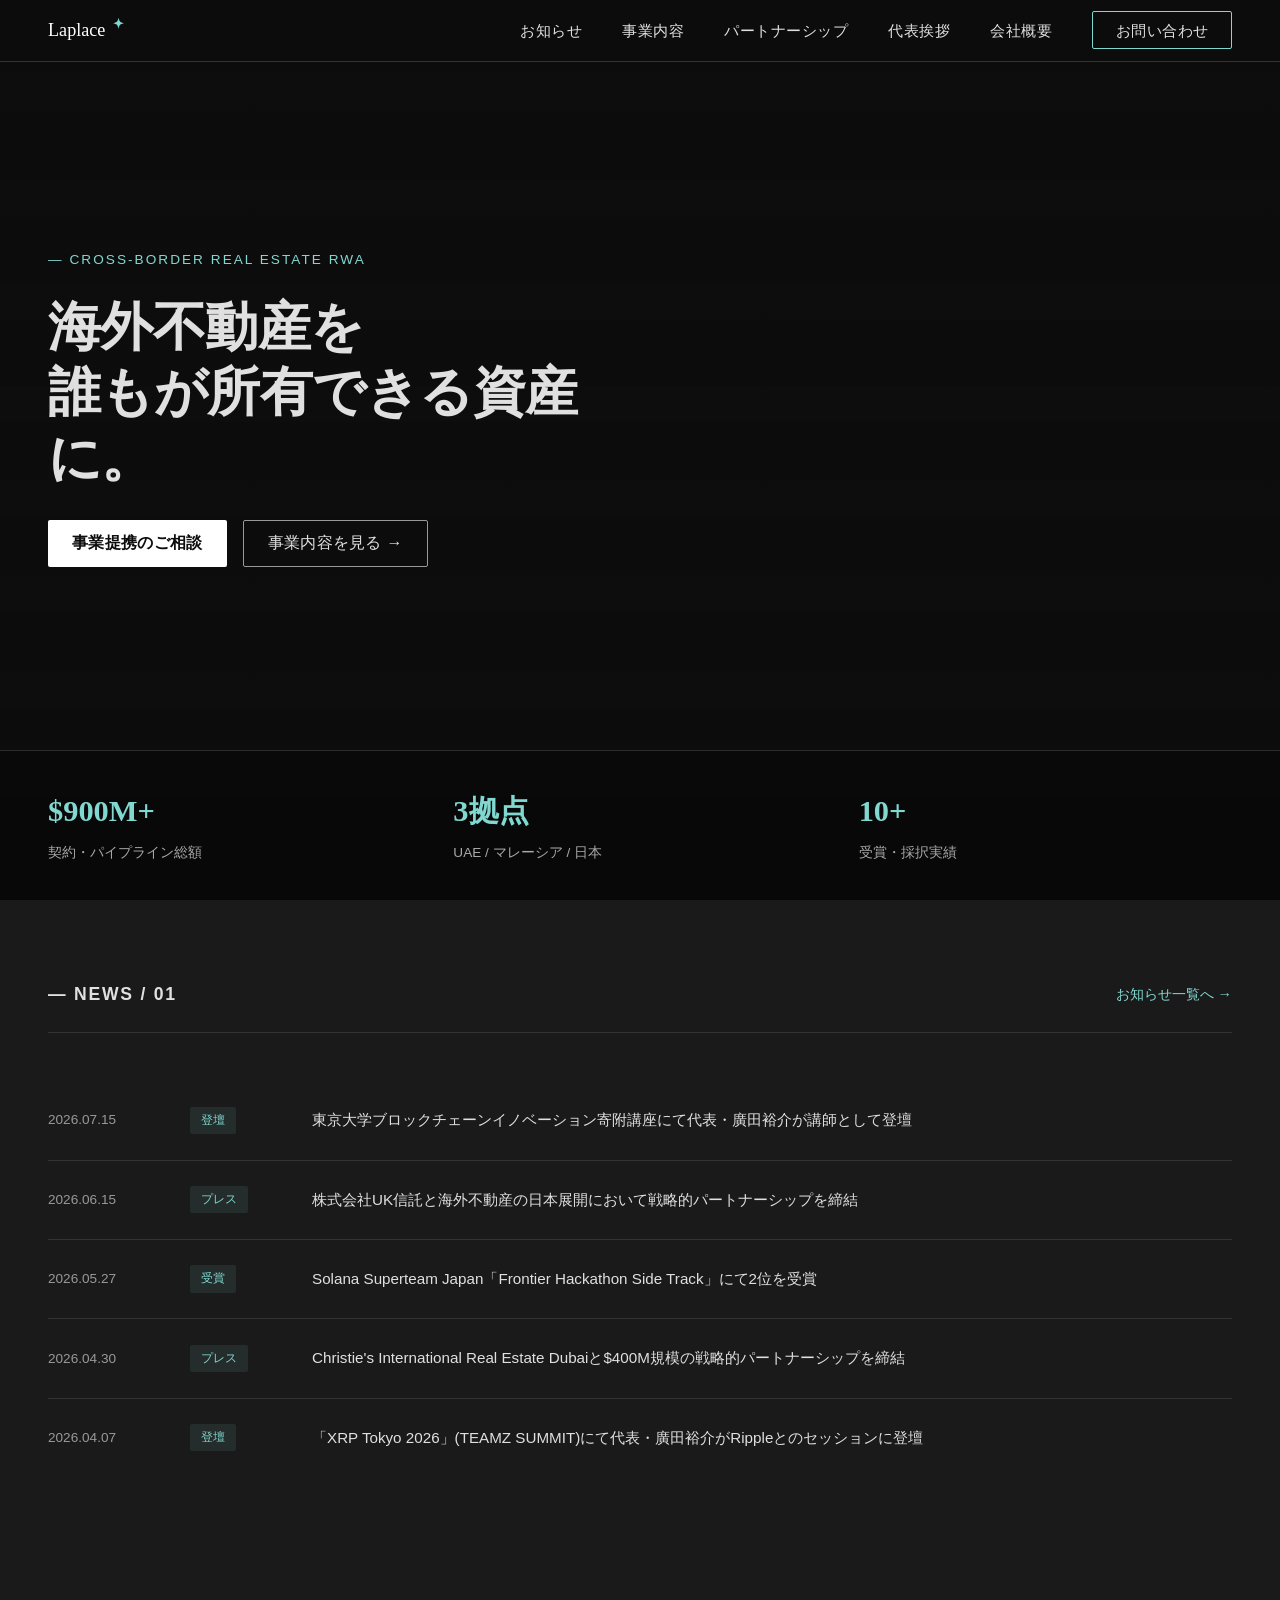
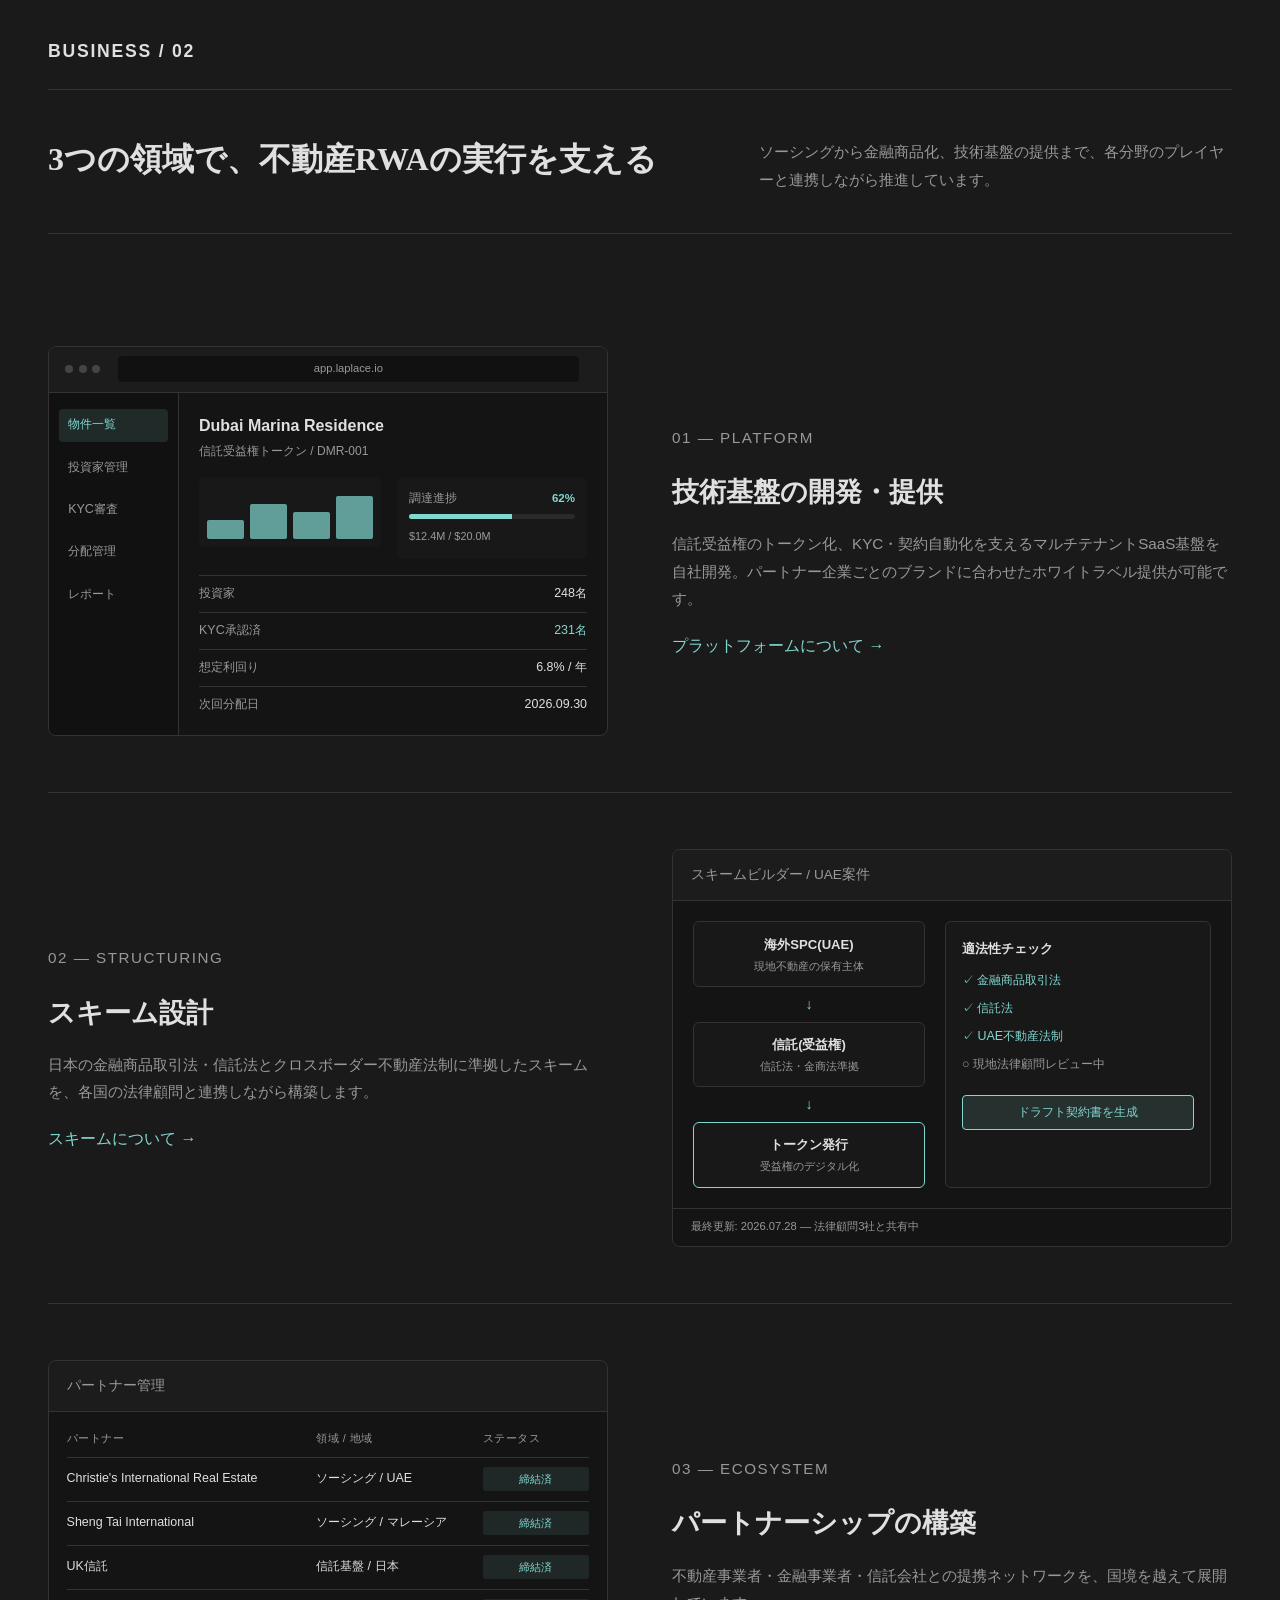
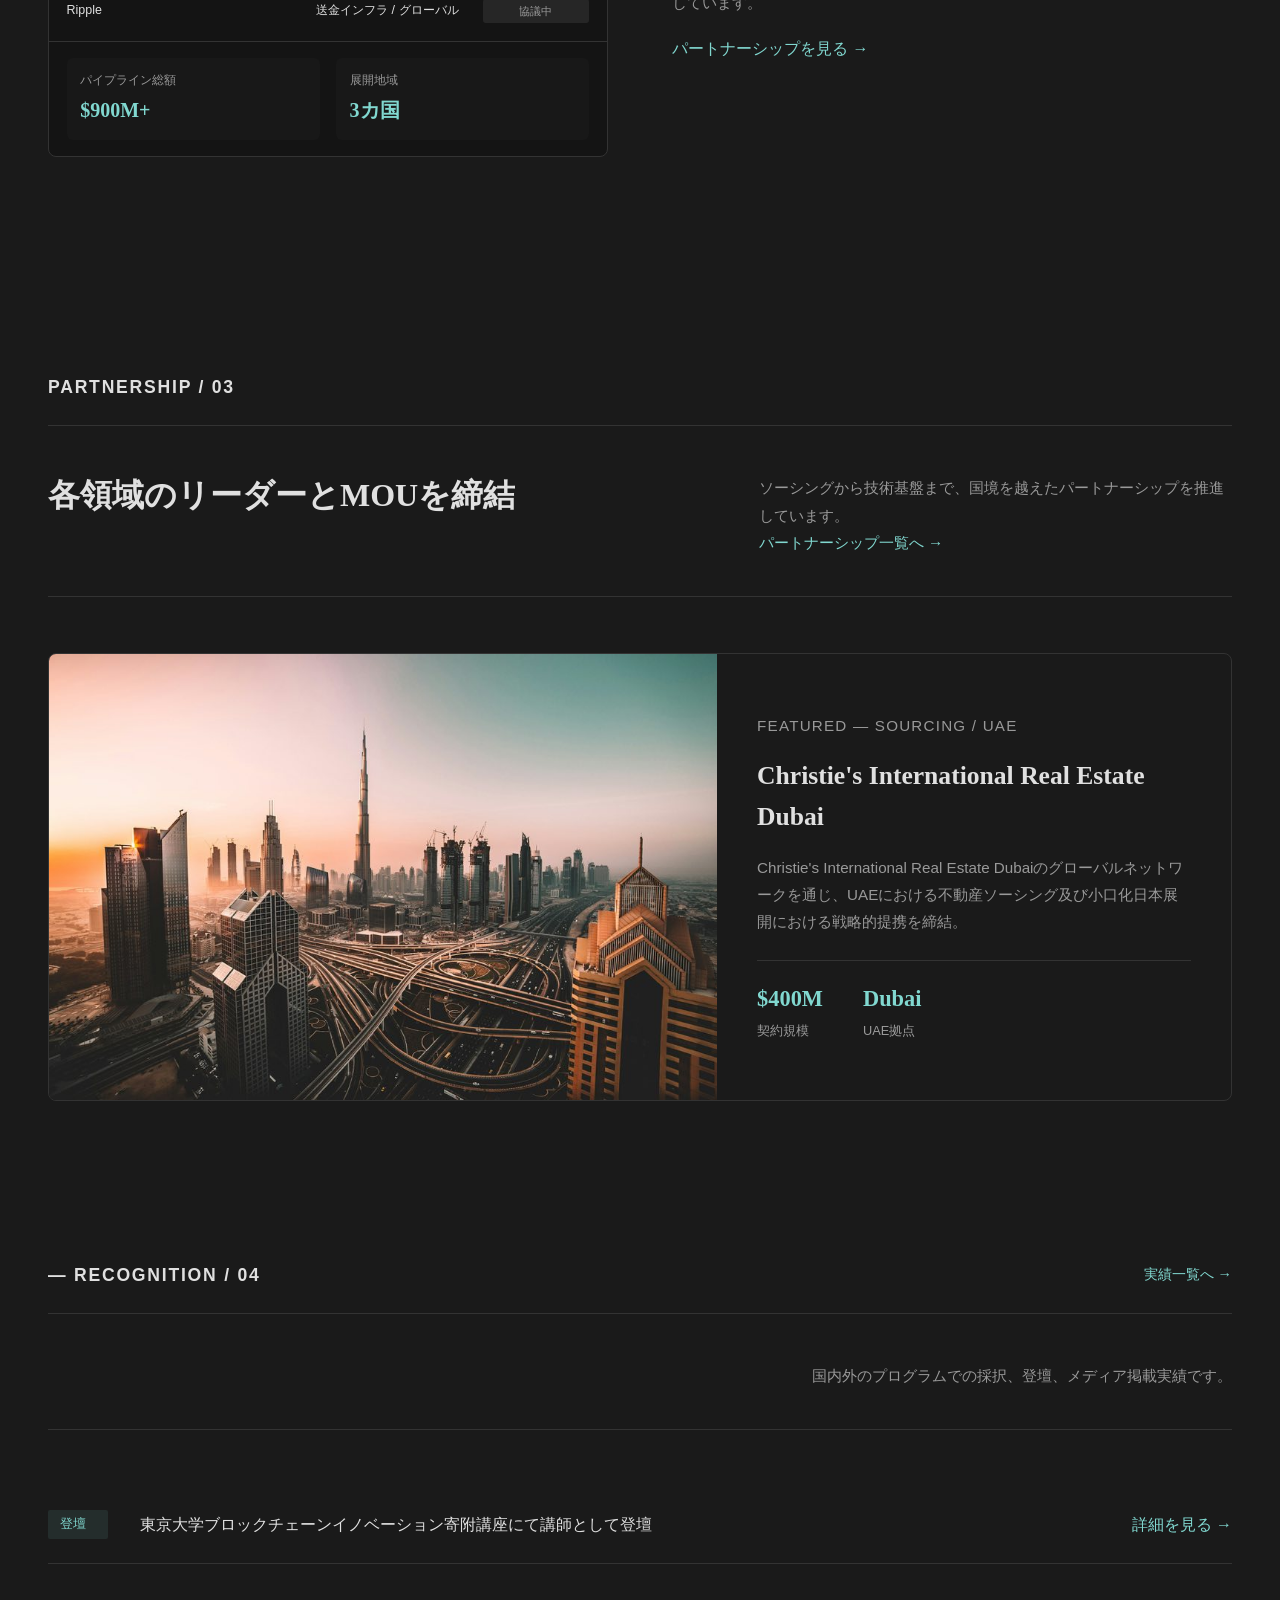
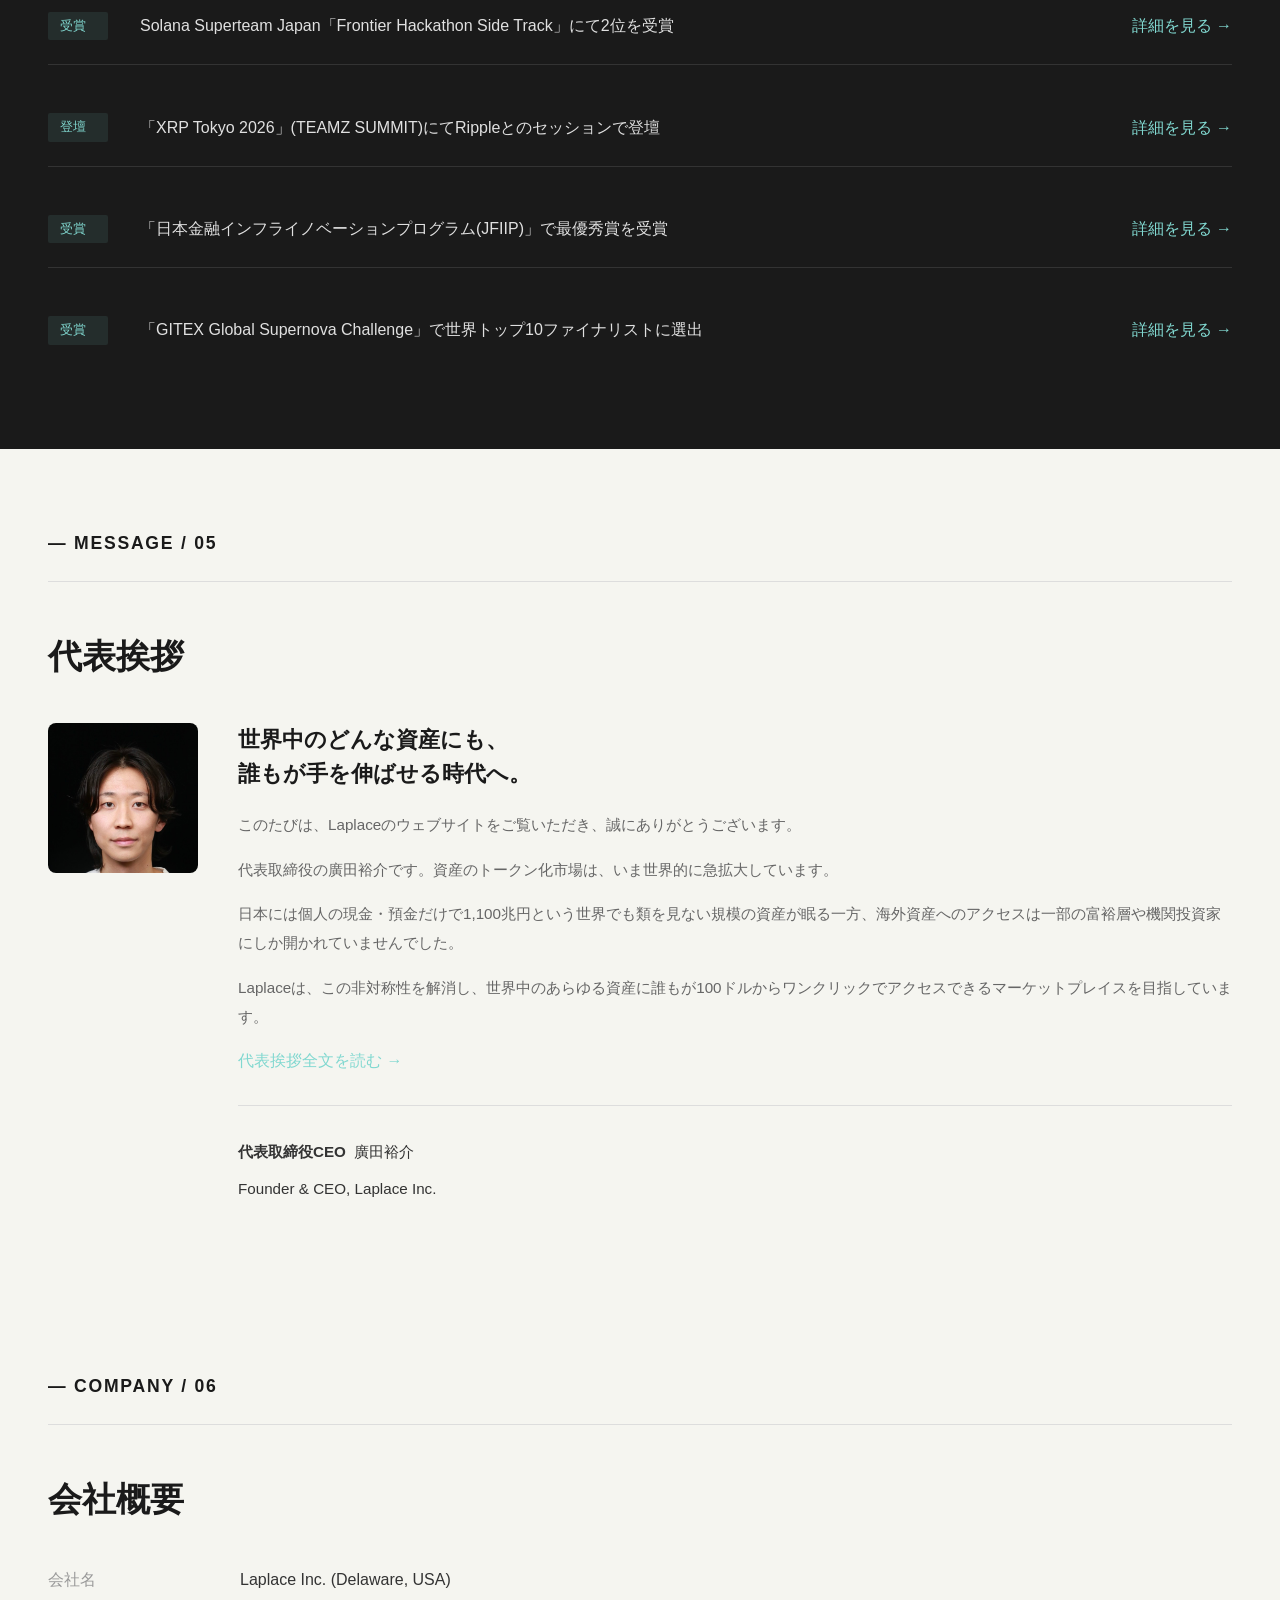
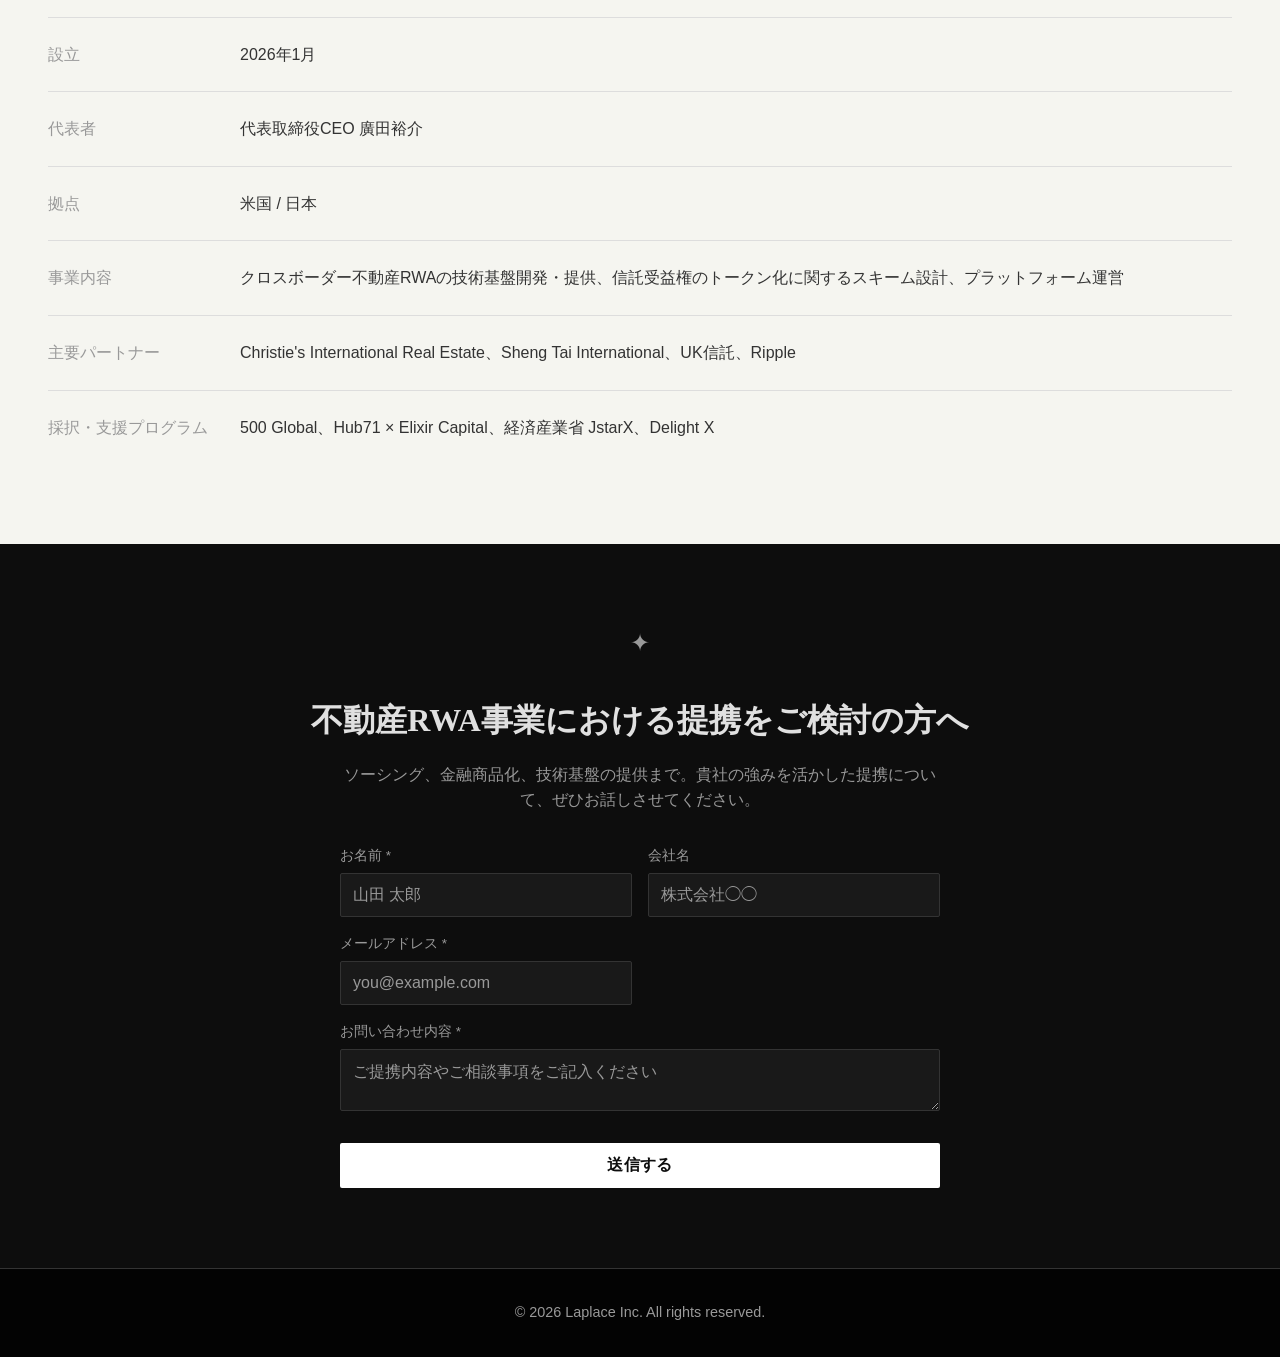
==== index.html @ b2d018ef "Add logo image, article detail pages, and mobile navigation - Replace text logo with SVG wordmark ma" ====
<!DOCTYPE html>
<html lang="ja">
<head>
  <meta charset="UTF-8">
  <meta name="viewport" content="width=device-width, initial-scale=1.0">
  <title>Laplace | クロスボーダー不動産RWAインフラ</title>
  <link rel="stylesheet" href="css/style.css">
</head>
<body>
  <!-- Header -->
  <header class="header">
    <nav class="navbar">
      <a href="index.html" class="logo"><img src="images/logo.svg" alt="Laplace" class="logo-img"></a>
      <button class="nav-toggle" aria-label="メニューを開く" aria-expanded="false">
        <span></span><span></span><span></span>
      </button>
      <ul class="nav-menu">
        <li><a href="index.html#news">お知らせ</a></li>
        <li><a href="index.html#business">事業内容</a></li>
        <li><a href="index.html#partnership">パートナーシップ</a></li>
        <li><a href="index.html#ceo">代表挨拶</a></li>
        <li><a href="index.html#company">会社概要</a></li>
        <li><a href="index.html#contact" class="btn-contact">お問い合わせ</a></li>
      </ul>
    </nav>
  </header>

  <!-- Hero Section -->
  <section class="hero">
    <video autoplay muted loop playsinline class="hero-video">
      <source src="videos/hero.mp4" type="video/mp4">
    </video>
    <div class="hero-overlay"></div>
    <div class="hero-content">
      <p class="hero-subtitle">— CROSS-BORDER REAL ESTATE RWA</p>
      <h1 class="hero-title">海外不動産を<br>誰もが所有できる資産に。</h1>
      <div class="hero-buttons">
        <button class="btn btn-primary">事業提携のご相談</button>
        <button class="btn btn-secondary">事業内容を見る →</button>
      </div>
    </div>
    <div class="hero-stats">
      <div class="stat-item">
        <div class="stat-value">$900M+</div>
        <div class="stat-label">契約・パイプライン総額</div>
      </div>
      <div class="stat-item">
        <div class="stat-value">3拠点</div>
        <div class="stat-label">UAE / マレーシア / 日本</div>
      </div>
      <div class="stat-item">
        <div class="stat-value">10+</div>
        <div class="stat-label">受賞・採択実績</div>
      </div>
    </div>
  </section>

  <!-- News Section -->
  <section id="news" class="section news">
    <div class="section-header">
      <h2>— NEWS / 01</h2>
      <a href="news.html" class="section-link">お知らせ一覧へ →</a>
    </div>
    <div class="news-list">
      <article class="news-item">
        <div class="news-date">2026.07.15</div>
        <div class="news-tag">登壇</div>
        <p><a href="news.html#article-12">東京大学ブロックチェーンイノベーション寄附講座にて代表・廣田裕介が講師として登壇</a></p>
      </article>
      <article class="news-item">
        <div class="news-date">2026.06.15</div>
        <div class="news-tag">プレス</div>
        <p><a href="news.html#article-11">株式会社UK信託と海外不動産の日本展開において戦略的パートナーシップを締結</a></p>
      </article>
      <article class="news-item">
        <div class="news-date">2026.05.27</div>
        <div class="news-tag">受賞</div>
        <p><a href="news.html#article-10">Solana Superteam Japan「Frontier Hackathon Side Track」にて2位を受賞</a></p>
      </article>
      <article class="news-item">
        <div class="news-date">2026.04.30</div>
        <div class="news-tag">プレス</div>
        <p><a href="news.html#article-9">Christie's International Real Estate Dubaiと$400M規模の戦略的パートナーシップを締結</a></p>
      </article>
      <article class="news-item">
        <div class="news-date">2026.04.07</div>
        <div class="news-tag">登壇</div>
        <p><a href="news.html#article-8">「XRP Tokyo 2026」(TEAMZ SUMMIT)にて代表・廣田裕介がRippleとのセッションに登壇</a></p>
      </article>
    </div>
  </section>

  <!-- Business Section -->
  <section id="business" class="section business">
    <div class="section-header">
      <h2>BUSINESS / 02</h2>
    </div>
    <div class="section-intro">
      <h3>3つの領域で、不動産RWAの実行を支える</h3>
      <p>ソーシングから金融商品化、技術基盤の提供まで、各分野のプレイヤーと連携しながら推進しています。</p>
    </div>

    <!-- Platform Sub-section -->
    <div class="subsection platform-block">
      <div class="mockup-card app-mockup">
        <div class="mockup-titlebar">
          <span class="dot"></span><span class="dot"></span><span class="dot"></span>
          <span class="mockup-url">app.laplace.io</span>
        </div>
        <div class="app-body">
          <div class="app-sidebar">
            <div class="sidebar-item active">物件一覧</div>
            <div class="sidebar-item">投資家管理</div>
            <div class="sidebar-item">KYC審査</div>
            <div class="sidebar-item">分配管理</div>
            <div class="sidebar-item">レポート</div>
          </div>
          <div class="app-main">
            <h4>Dubai Marina Residence</h4>
            <p class="app-sub">信託受益権トークン / DMR-001</p>
            <div class="app-chart-row">
              <div class="mini-bars">
                <span style="height:35%"></span><span style="height:65%"></span><span style="height:50%"></span><span style="height:80%"></span>
              </div>
              <div class="progress-box">
                <div class="progress-top">
                  <span class="progress-label">調達進捗</span>
                  <span class="progress-value">62%</span>
                </div>
                <div class="progress-bar"><div class="progress-fill" style="width:62%"></div></div>
                <span class="progress-sub">$12.4M / $20.0M</span>
              </div>
            </div>
            <div class="app-stats-list">
              <div class="app-stat-row"><span>投資家</span><span>248名</span></div>
              <div class="app-stat-row"><span>KYC承認済</span><span class="accent">231名</span></div>
              <div class="app-stat-row"><span>想定利回り</span><span>6.8% / 年</span></div>
              <div class="app-stat-row"><span>次回分配日</span><span>2026.09.30</span></div>
            </div>
          </div>
        </div>
      </div>
      <div class="subsection-text">
        <p class="subsection-label">01 — PLATFORM</p>
        <h3>技術基盤の開発・提供</h3>
        <p>信託受益権のトークン化、KYC・契約自動化を支えるマルチテナントSaaS基盤を自社開発。パートナー企業ごとのブランドに合わせたホワイトラベル提供が可能です。</p>
        <a href="#" class="link">プラットフォームについて →</a>
      </div>
    </div>

    <!-- Structuring Sub-section -->
    <div class="subsection structuring-block">
      <div class="subsection-text">
        <p class="subsection-label">02 — STRUCTURING</p>
        <h3>スキーム設計</h3>
        <p>日本の金融商品取引法・信託法とクロスボーダー不動産法制に準拠したスキームを、各国の法律顧問と連携しながら構築します。</p>
        <a href="#" class="link">スキームについて →</a>
      </div>
      <div class="mockup-card scheme-mockup">
        <div class="mockup-header">スキームビルダー / UAE案件</div>
        <div class="scheme-body">
          <div class="scheme-flow">
            <div class="flow-step">
              <div class="flow-title">海外SPC(UAE)</div>
              <div class="flow-sub">現地不動産の保有主体</div>
            </div>
            <div class="flow-arrow">↓</div>
            <div class="flow-step">
              <div class="flow-title">信託(受益権)</div>
              <div class="flow-sub">信託法・金商法準拠</div>
            </div>
            <div class="flow-arrow">↓</div>
            <div class="flow-step active">
              <div class="flow-title">トークン発行</div>
              <div class="flow-sub">受益権のデジタル化</div>
            </div>
          </div>
          <div class="scheme-checklist">
            <div class="checklist-title">適法性チェック</div>
            <div class="check-item done">✓ 金融商品取引法</div>
            <div class="check-item done">✓ 信託法</div>
            <div class="check-item done">✓ UAE不動産法制</div>
            <div class="check-item pending">○ 現地法律顧問レビュー中</div>
            <button class="scheme-btn">ドラフト契約書を生成</button>
          </div>
        </div>
        <div class="mockup-footer">最終更新: 2026.07.28 — 法律顧問3社と共有中</div>
      </div>
    </div>

    <!-- Ecosystem Sub-section -->
    <div class="subsection ecosystem-block">
      <div class="mockup-card partner-mockup">
        <div class="mockup-header">パートナー管理</div>
        <div class="partner-table">
          <div class="partner-table-row head">
            <span>パートナー</span><span>領域 / 地域</span><span>ステータス</span>
          </div>
          <div class="partner-table-row">
            <span>Christie's International Real Estate</span><span>ソーシング / UAE</span><span class="status done">締結済</span>
          </div>
          <div class="partner-table-row">
            <span>Sheng Tai International</span><span>ソーシング / マレーシア</span><span class="status done">締結済</span>
          </div>
          <div class="partner-table-row">
            <span>UK信託</span><span>信託基盤 / 日本</span><span class="status done">締結済</span>
          </div>
          <div class="partner-table-row">
            <span>Ripple</span><span>送金インフラ / グローバル</span><span class="status pending">協議中</span>
          </div>
        </div>
        <div class="partner-stats">
          <div class="partner-stat"><span class="label">パイプライン総額</span><span class="value">$900M+</span></div>
          <div class="partner-stat"><span class="label">展開地域</span><span class="value">3カ国</span></div>
        </div>
      </div>
      <div class="subsection-text">
        <p class="subsection-label">03 — ECOSYSTEM</p>
        <h3>パートナーシップの構築</h3>
        <p>不動産事業者・金融事業者・信託会社との提携ネットワークを、国境を越えて展開しています。</p>
        <a href="#" class="link">パートナーシップを見る →</a>
      </div>
    </div>
  </section>

  <!-- Partnership Section -->
  <section id="partnership" class="section partnership">
    <div class="section-header">
      <h2>PARTNERSHIP / 03</h2>
    </div>
    <div class="section-intro">
      <h3>各領域のリーダーとMOUを締結</h3>
      <p>ソーシングから技術基盤まで、国境を越えたパートナーシップを推進しています。<br><a href="#" class="link">パートナーシップ一覧へ →</a></p>
    </div>
    <div class="feature-card">
      <div class="feature-image">
        <img src="images/christie-dubai.jpg" alt="Christie's Dubai" loading="lazy">
      </div>
      <div class="feature-info">
        <p class="feature-tag">FEATURED — SOURCING / UAE</p>
        <h4>Christie's International Real Estate Dubai</h4>
        <p>Christie's International Real Estate Dubaiのグローバルネットワークを通じ、UAEにおける不動産ソーシング及び小口化日本展開における戦略的提携を締結。</p>
        <div class="feature-stats">
          <div class="feature-stat"><span class="value">$400M</span><span class="label">契約規模</span></div>
          <div class="feature-stat"><span class="value">Dubai</span><span class="label">UAE拠点</span></div>
        </div>
      </div>
    </div>
  </section>

  <!-- Recognition Section -->
  <section class="section recognition">
    <div class="section-header">
      <h2>— RECOGNITION / 04</h2>
      <a href="news.html" class="section-link">実績一覧へ →</a>
    </div>
    <div class="section-intro">
      <p>国内外のプログラムでの採択、登壇、メディア掲載実績です。</p>
    </div>
    <h3 class="visually-hidden">受賞・登壇実績</h3>
    <div class="recognition-list">
      <article class="recognition-item">
        <span class="label">登壇</span>
        <p><a href="news.html#article-12">東京大学ブロックチェーンイノベーション寄附講座にて講師として登壇</a></p>
        <a href="news.html#article-12" class="link">詳細を見る →</a>
      </article>
      <article class="recognition-item">
        <span class="label">受賞</span>
        <p><a href="news.html#article-10">Solana Superteam Japan「Frontier Hackathon Side Track」にて2位を受賞</a></p>
        <a href="news.html#article-10" class="link">詳細を見る →</a>
      </article>
      <article class="recognition-item">
        <span class="label">登壇</span>
        <p><a href="news.html#article-8">「XRP Tokyo 2026」(TEAMZ SUMMIT)にてRippleとのセッションで登壇</a></p>
        <a href="news.html#article-8" class="link">詳細を見る →</a>
      </article>
      <article class="recognition-item">
        <span class="label">受賞</span>
        <p><a href="news.html#article-7">「日本金融インフライノベーションプログラム(JFIIP)」で最優秀賞を受賞</a></p>
        <a href="news.html#article-7" class="link">詳細を見る →</a>
      </article>
      <article class="recognition-item">
        <span class="label">受賞</span>
        <p><a href="news.html#article-6">「GITEX Global Supernova Challenge」で世界トップ10ファイナリストに選出</a></p>
        <a href="news.html#article-6" class="link">詳細を見る →</a>
      </article>
    </div>
  </section>

  <!-- CEO Message Section -->
  <section id="ceo" class="section message">
    <div class="section-header">
      <h2>— MESSAGE / 05</h2>
    </div>
    <h3 class="message-title">代表挨拶</h3>
    <div class="ceo-profile">
      <img src="images/ceo-profile.jpg" alt="CEO - 廣田裕介" loading="lazy">
      <div class="ceo-info">
        <h4>世界中のどんな資産にも、<br>誰もが手を伸ばせる時代へ。</h4>
        <p>このたびは、Laplaceのウェブサイトをご覧いただき、誠にありがとうございます。</p>
        <p>代表取締役の廣田裕介です。資産のトークン化市場は、いま世界的に急拡大しています。</p>
        <p>日本には個人の現金・預金だけで1,100兆円という世界でも類を見ない規模の資産が眠る一方、海外資産へのアクセスは一部の富裕層や機関投資家にしか開かれていませんでした。</p>
        <p>Laplaceは、この非対称性を解消し、世界中のあらゆる資産に誰もが100ドルからワンクリックでアクセスできるマーケットプレイスを目指しています。</p>
        <a href="message.html" class="link">代表挨拶全文を読む →</a>
        <div class="ceo-signature">
          <p><strong>代表取締役CEO</strong>&nbsp;&nbsp;廣田裕介</p>
          <p>Founder &amp; CEO, Laplace Inc.</p>
        </div>
      </div>
    </div>
  </section>

  <!-- Company Section -->
  <section id="company" class="section company">
    <div class="section-header">
      <h2>— COMPANY / 06</h2>
    </div>
    <h3 class="message-title">会社概要</h3>
    <div class="company-info">
      <div class="info-row">
        <span class="label">会社名</span>
        <span class="value">Laplace Inc. (Delaware, USA)</span>
      </div>
      <div class="info-row">
        <span class="label">設立</span>
        <span class="value">2026年1月</span>
      </div>
      <div class="info-row">
        <span class="label">代表者</span>
        <span class="value">代表取締役CEO 廣田裕介</span>
      </div>
      <div class="info-row">
        <span class="label">拠点</span>
        <span class="value">米国 / 日本</span>
      </div>
      <div class="info-row">
        <span class="label">事業内容</span>
        <span class="value">クロスボーダー不動産RWAの技術基盤開発・提供、信託受益権のトークン化に関するスキーム設計、プラットフォーム運営</span>
      </div>
      <div class="info-row">
        <span class="label">主要パートナー</span>
        <span class="value">Christie's International Real Estate、Sheng Tai International、UK信託、Ripple</span>
      </div>
      <div class="info-row">
        <span class="label">採択・支援プログラム</span>
        <span class="value">500 Global、Hub71 × Elixir Capital、経済産業省 JstarX、Delight X</span>
      </div>
    </div>
  </section>

  <!-- Contact Section -->
  <section id="contact" class="section contact">
    <p class="contact-star">✦</p>
    <h2>不動産RWA事業における提携をご検討の方へ</h2>
    <p>ソーシング、金融商品化、技術基盤の提供まで。貴社の強みを活かした提携について、ぜひお話しさせてください。</p>
    <form class="contact-form">
      <div class="form-group">
        <div class="field">
          <label>お名前 *</label>
          <input type="text" placeholder="山田 太郎" required>
        </div>
        <div class="field">
          <label>会社名</label>
          <input type="text" placeholder="株式会社◯◯">
        </div>
      </div>
      <div class="form-group">
        <div class="field">
          <label>メールアドレス *</label>
          <input type="email" placeholder="you@example.com" required>
        </div>
      </div>
      <div class="form-group">
        <div class="field">
          <label>お問い合わせ内容 *</label>
          <textarea placeholder="ご提携内容やご相談事項をご記入ください" required></textarea>
        </div>
      </div>
      <button type="submit" class="btn btn-primary">送信する</button>
    </form>
  </section>

  <!-- Footer -->
  <footer class="footer">
    <p>&copy; 2026 Laplace Inc. All rights reserved.</p>
  </footer>

  <script src="js/main.js"></script>
</body>
</html>
---- css/style.css ----
* {
  margin: 0;
  padding: 0;
  box-sizing: border-box;
}

:root {
  --primary-dark: #0d0d0d;
  --secondary-dark: #1a1a1a;
  --light-bg: #f5f5f0;
  --accent-color: #81d8d0;
  --accent-dark: #5fc2b8;
  --accent-rgb: 129, 216, 208;
  --text-light: #e0e0e0;
  --text-dark: #999999;
  --border-color: #333333;
  --serif-font: 'Georgia', 'Garamond', serif;
  --sans-font: -apple-system, BlinkMacSystemFont, 'Segoe UI', sans-serif;
}

html {
  scroll-behavior: smooth;
}

body {
  font-family: var(--sans-font);
  background-color: var(--primary-dark);
  color: var(--text-light);
  line-height: 1.6;
  overflow-x: hidden;
}

.visually-hidden {
  position: absolute;
  width: 1px;
  height: 1px;
  overflow: hidden;
  clip: rect(0, 0, 0, 0);
  white-space: nowrap;
}

/* Header & Navigation */
.header {
  position: fixed;
  top: 0;
  width: 100%;
  background: rgba(13, 13, 13, 0.98);
  backdrop-filter: blur(10px);
  z-index: 1000;
  border-bottom: 1px solid var(--border-color);
}

.navbar {
  display: flex;
  justify-content: space-between;
  align-items: center;
  padding: 1.1rem 3rem;
  max-width: 1600px;
  margin: 0 auto;
  width: 100%;
}

.logo {
  display: flex;
  align-items: center;
}

.logo-img {
  height: 26px;
  width: auto;
  display: block;
}

.nav-toggle {
  display: none;
  flex-direction: column;
  justify-content: center;
  gap: 5px;
  width: 32px;
  height: 32px;
  background: none;
  border: none;
  cursor: pointer;
  padding: 0;
}

.nav-toggle span {
  display: block;
  width: 100%;
  height: 2px;
  background: var(--text-light);
  transition: transform 0.25s ease, opacity 0.25s ease;
}

.nav-toggle.open span:nth-child(1) {
  transform: translateY(7px) rotate(45deg);
}

.nav-toggle.open span:nth-child(2) {
  opacity: 0;
}

.nav-toggle.open span:nth-child(3) {
  transform: translateY(-7px) rotate(-45deg);
}

.nav-menu {
  display: flex;
  list-style: none;
  gap: 2.5rem;
  align-items: center;
}

.nav-menu a {
  color: var(--text-light);
  text-decoration: none;
  font-size: 0.95rem;
  transition: color 0.3s ease;
  letter-spacing: 0.5px;
}

.nav-menu a:hover {
  color: var(--accent-color);
}

.btn-contact {
  border: 1px solid var(--accent-color);
  padding: 0.6rem 1.4rem;
  border-radius: 2px;
  color: var(--accent-color);
  text-decoration: none;
  font-size: 0.95rem;
  transition: all 0.3s ease;
}

.btn-contact:hover {
  background: rgba(var(--accent-rgb), 0.1);
}

/* Hero Section */
.hero {
  position: relative;
  overflow: hidden;
  min-height: 100vh;
  padding-top: 130px;
  display: flex;
  flex-direction: column;
}

.hero-video {
  position: absolute;
  inset: 0;
  width: 100%;
  height: 100%;
  object-fit: cover;
  z-index: 0;
}

.hero-overlay {
  position: absolute;
  inset: 0;
  width: 100%;
  height: 100%;
  background: linear-gradient(180deg, rgba(13, 13, 13, 0.75) 0%, rgba(13, 13, 13, 0.45) 45%, rgba(13, 13, 13, 0.85) 100%);
  z-index: 1;
}

.hero-content {
  position: relative;
  z-index: 2;
  max-width: 640px;
  padding: 0 3rem 4rem;
  flex: 1;
  display: flex;
  flex-direction: column;
  justify-content: center;
  animation: fadeInUp 1s ease-out;
}

@keyframes fadeInUp {
  from {
    opacity: 0;
    transform: translateY(30px);
  }
  to {
    opacity: 1;
    transform: translateY(0);
  }
}

.hero-subtitle {
  font-size: 0.85rem;
  letter-spacing: 0.15em;
  color: var(--accent-color);
  margin-bottom: 1.5rem;
  text-transform: uppercase;
  font-family: var(--sans-font);
}

.hero-title {
  font-size: 3.3rem;
  font-weight: 700;
  line-height: 1.25;
  margin-bottom: 1.75rem;
  letter-spacing: -0.01em;
  font-family: var(--serif-font);
}

.hero-text {
  font-size: 1.7rem;
  color: var(--accent-color);
  margin-bottom: 1.25rem;
  font-weight: 300;
  letter-spacing: 0.02em;
  font-family: var(--serif-font);
}

.hero-description {
  font-size: 0.95rem;
  color: var(--text-dark);
  margin-bottom: 2rem;
  line-height: 1.8;
}

.hero-buttons {
  display: flex;
  gap: 1rem;
  flex-wrap: wrap;
}

/* Buttons */
.btn {
  padding: 0.75rem 1.5rem;
  font-size: 1rem;
  border: none;
  border-radius: 2px;
  cursor: pointer;
  transition: all 0.3s ease;
  letter-spacing: 0.02em;
  font-family: var(--sans-font);
}

.btn-primary {
  background-color: #ffffff;
  color: var(--primary-dark);
  font-weight: 600;
}

.btn-primary:hover {
  background-color: #f0f0f0;
  transform: translateY(-2px);
}

.btn-secondary {
  background: transparent;
  color: var(--text-light);
  border: 1px solid var(--text-dark);
}

.btn-secondary:hover {
  border-color: var(--accent-color);
  color: var(--accent-color);
}

/* Hero Stats (overlaid on video) */
.hero-stats {
  position: relative;
  z-index: 2;
  display: grid;
  grid-template-columns: repeat(3, 1fr);
  gap: 2rem;
  padding: 2.25rem 3rem;
  border-top: 1px solid rgba(255, 255, 255, 0.15);
  background: rgba(0, 0, 0, 0.35);
}

.stat-item {
  text-align: left;
}

.stat-value {
  font-size: 1.9rem;
  font-weight: 700;
  color: var(--accent-color);
  margin-bottom: 0.4rem;
  font-family: var(--serif-font);
}

.stat-label {
  font-size: 0.85rem;
  color: rgba(255, 255, 255, 0.65);
}

/* Sections */
.section {
  padding: 5rem 3rem;
  max-width: 1400px;
  margin: 0 auto;
  background-color: var(--secondary-dark);
}

.section#company,
.section.message {
  background-color: var(--light-bg);
  color: #333333;
}

.section#company .section-header h2,
.section.message .section-header h2 {
  color: #1a1a1a;
}

.section-header {
  display: flex;
  justify-content: space-between;
  align-items: center;
  margin-bottom: 3rem;
  border-bottom: 1px solid var(--border-color);
  padding-bottom: 1.5rem;
}

.section#company .section-header,
.section.message .section-header {
  border-color: #ddd;
}

.section-header h2 {
  font-size: 1.1rem;
  letter-spacing: 0.1em;
  color: var(--text-light);
  font-weight: 600;
  text-transform: uppercase;
  font-family: var(--sans-font);
}

.section-link {
  color: var(--accent-color);
  text-decoration: none;
  font-size: 0.9rem;
  transition: all 0.3s ease;
}

.section-link:hover {
  transform: translateX(5px);
}

.link {
  color: var(--accent-color);
  text-decoration: none;
  transition: all 0.3s ease;
  display: inline-block;
}

.link:hover {
  transform: translateX(5px);
}

/* Section Intro (heading left + description right) */
.section-intro {
  display: grid;
  grid-template-columns: 1.4fr 1fr;
  gap: 3rem;
  align-items: start;
  margin-bottom: 3.5rem;
  padding-bottom: 2.5rem;
  border-bottom: 1px solid var(--border-color);
}

.section#company .section-intro,
.section.message .section-intro {
  border-color: #ddd;
}

.section-intro h3 {
  font-size: 2rem;
  font-family: var(--serif-font);
  line-height: 1.35;
  color: var(--text-light);
  font-weight: 600;
}

.section-intro p {
  color: var(--text-dark);
  font-size: 0.95rem;
  line-height: 1.8;
}

.recognition .section-intro {
  grid-template-columns: 1fr;
}

.recognition .section-intro p {
  margin-left: auto;
  max-width: 480px;
}

/* News Section */
.news-list {
  display: flex;
  flex-direction: column;
}

.news-item {
  display: grid;
  grid-template-columns: 110px 90px 1fr;
  align-items: center;
  gap: 2rem;
  padding: 1.6rem 0;
  border-bottom: 1px solid var(--border-color);
}

.news-item:last-child {
  border-bottom: none;
}

.news-date {
  font-size: 0.85rem;
  color: var(--text-dark);
}

.news-tag {
  display: inline-block;
  background: rgba(var(--accent-rgb), 0.1);
  color: var(--accent-color);
  padding: 0.25rem 0.7rem;
  border-radius: 2px;
  font-size: 0.75rem;
  width: fit-content;
  text-align: center;
}

.news-item p {
  color: var(--text-light);
  line-height: 1.6;
  font-size: 0.95rem;
}

.news-item p a,
.recognition-item p a {
  color: inherit;
  text-decoration: none;
  transition: color 0.2s ease;
}

.news-item p a:hover,
.recognition-item p a:hover {
  color: var(--accent-color);
}

/* Subsection (Platform / Structuring / Ecosystem) */
.subsection {
  display: grid;
  grid-template-columns: 1fr 1fr;
  gap: 4rem;
  align-items: center;
  padding: 3.5rem 0;
  border-bottom: 1px solid var(--border-color);
}

.ecosystem-block {
  border-bottom: none;
}

.subsection-label {
  color: var(--accent-color);
  font-size: 0.8rem;
  letter-spacing: 0.1em;
  text-transform: uppercase;
  margin-bottom: 0.75rem;
  font-family: var(--sans-font);
}

.subsection-text h3 {
  font-size: 1.7rem;
  font-family: var(--serif-font);
  margin-bottom: 1rem;
  color: var(--text-light);
}

.subsection-text p {
  color: var(--text-dark);
  line-height: 1.8;
  margin-bottom: 1.25rem;
  font-size: 0.95rem;
}

/* Mockup Cards */
.mockup-card {
  background: #141414;
  border: 1px solid var(--border-color);
  border-radius: 8px;
  overflow: hidden;
  font-size: 0.85rem;
}

.mockup-titlebar {
  display: flex;
  align-items: center;
  gap: 0.35rem;
  padding: 0.6rem 1rem;
  background: #1c1c1c;
  border-bottom: 1px solid var(--border-color);
}

.dot {
  width: 8px;
  height: 8px;
  border-radius: 50%;
  background: #444;
}

.mockup-url {
  flex: 1;
  text-align: center;
  margin: 0 0.75rem;
  background: #111;
  color: var(--text-dark);
  font-size: 0.7rem;
  padding: 0.25rem 0.5rem;
  border-radius: 4px;
}

.mockup-header {
  padding: 0.9rem 1.1rem;
  font-size: 0.85rem;
  color: var(--text-dark);
  border-bottom: 1px solid var(--border-color);
  background: #1c1c1c;
}

.mockup-footer {
  padding: 0.6rem 1.1rem;
  font-size: 0.7rem;
  color: var(--text-dark);
  border-top: 1px solid var(--border-color);
}

/* App Mockup */
.app-body {
  display: flex;
  min-height: 260px;
}

.app-sidebar {
  width: 130px;
  background: #111;
  border-right: 1px solid var(--border-color);
  padding: 1rem 0.6rem;
  display: flex;
  flex-direction: column;
  gap: 0.6rem;
  flex-shrink: 0;
}

.sidebar-item {
  color: var(--text-dark);
  font-size: 0.78rem;
  padding: 0.4rem 0.6rem;
  border-radius: 4px;
}

.sidebar-item.active {
  background: rgba(var(--accent-rgb), 0.12);
  color: var(--accent-color);
}

.app-main {
  flex: 1;
  padding: 1.25rem;
  min-width: 0;
}

.app-main h4 {
  font-size: 1rem;
  color: var(--text-light);
  margin-bottom: 0.2rem;
}

.app-sub {
  color: var(--text-dark);
  font-size: 0.75rem;
  margin-bottom: 1rem;
}

.app-chart-row {
  display: flex;
  gap: 1rem;
  margin-bottom: 1rem;
}

.mini-bars {
  display: flex;
  align-items: flex-end;
  gap: 0.4rem;
  height: 70px;
  background: #181818;
  border-radius: 6px;
  padding: 0.5rem;
  flex: 1;
}

.mini-bars span {
  flex: 1;
  background: var(--accent-color);
  opacity: 0.7;
  border-radius: 2px;
}

.progress-box {
  flex: 1;
  background: #181818;
  border-radius: 6px;
  padding: 0.75rem;
}

.progress-top {
  display: flex;
  justify-content: space-between;
  font-size: 0.72rem;
  color: var(--text-dark);
  margin-bottom: 0.4rem;
}

.progress-value {
  color: var(--accent-color);
  font-weight: 600;
}

.progress-bar {
  height: 5px;
  background: #2a2a2a;
  border-radius: 3px;
  overflow: hidden;
  margin-bottom: 0.4rem;
}

.progress-fill {
  height: 100%;
  background: var(--accent-color);
}

.progress-sub {
  font-size: 0.68rem;
  color: var(--text-dark);
}

.app-stats-list {
  display: flex;
  flex-direction: column;
  gap: 0.5rem;
}

.app-stat-row {
  display: flex;
  justify-content: space-between;
  font-size: 0.78rem;
  color: var(--text-dark);
  border-top: 1px solid var(--border-color);
  padding-top: 0.5rem;
}

.app-stat-row span:last-child {
  color: var(--text-light);
}

.app-stat-row span.accent {
  color: var(--accent-color) !important;
}

/* Scheme Mockup */
.scheme-body {
  display: flex;
  gap: 1.25rem;
  padding: 1.25rem;
}

.scheme-flow {
  flex: 1;
  display: flex;
  flex-direction: column;
  align-items: center;
  gap: 0.35rem;
}

.flow-step {
  width: 100%;
  background: #181818;
  border: 1px solid var(--border-color);
  border-radius: 6px;
  padding: 0.7rem 1rem;
  text-align: center;
}

.flow-step.active {
  border-color: var(--accent-color);
}

.flow-title {
  color: var(--text-light);
  font-size: 0.82rem;
  font-weight: 600;
}

.flow-sub {
  color: var(--text-dark);
  font-size: 0.68rem;
  margin-top: 0.2rem;
}

.flow-arrow {
  color: var(--accent-color);
  font-size: 0.9rem;
}

.scheme-checklist {
  flex: 1;
  background: #181818;
  border: 1px solid var(--border-color);
  border-radius: 6px;
  padding: 1rem;
}

.checklist-title {
  color: var(--text-light);
  font-size: 0.82rem;
  margin-bottom: 0.75rem;
  font-weight: 600;
}

.check-item {
  font-size: 0.78rem;
  color: var(--text-dark);
  margin-bottom: 0.5rem;
}

.check-item.done {
  color: var(--accent-color);
}

.scheme-btn {
  margin-top: 0.75rem;
  width: 100%;
  background: rgba(var(--accent-rgb), 0.12);
  color: var(--accent-color);
  border: 1px solid var(--accent-color);
  padding: 0.5rem;
  border-radius: 4px;
  font-size: 0.78rem;
  cursor: pointer;
}

/* Partner Mockup */
.partner-table {
  padding: 0.5rem 1.1rem;
}

.partner-table-row {
  display: grid;
  grid-template-columns: 2fr 1.3fr 0.9fr;
  gap: 0.75rem;
  padding: 0.6rem 0;
  border-bottom: 1px solid var(--border-color);
  font-size: 0.78rem;
  color: var(--text-light);
  align-items: center;
}

.partner-table-row:last-child {
  border-bottom: none;
}

.partner-table-row.head {
  color: var(--text-dark);
  font-size: 0.68rem;
  text-transform: uppercase;
  letter-spacing: 0.05em;
}

.partner-table-row .status {
  padding: 0.2rem 0.6rem;
  border-radius: 3px;
  font-size: 0.68rem;
  text-align: center;
  background: rgba(var(--accent-rgb), 0.1);
  color: var(--accent-color);
}

.partner-table-row .status.pending {
  background: rgba(255, 255, 255, 0.08);
  color: var(--text-dark);
}

.partner-stats {
  display: flex;
  gap: 1rem;
  padding: 1rem 1.1rem;
  border-top: 1px solid var(--border-color);
}

.partner-stat {
  flex: 1;
  background: #181818;
  border-radius: 6px;
  padding: 0.85rem;
}

.partner-stat .label {
  display: block;
  color: var(--text-dark);
  font-size: 0.72rem;
  margin-bottom: 0.3rem;
}

.partner-stat .value {
  color: var(--accent-color);
  font-size: 1.25rem;
  font-weight: 700;
  font-family: var(--serif-font);
}

/* Partnership Feature Card */
.feature-card {
  display: grid;
  grid-template-columns: 1.3fr 1fr;
  border: 1px solid var(--border-color);
  border-radius: 8px;
  overflow: hidden;
}

.feature-image {
  min-height: 360px;
}

.feature-image img {
  width: 100%;
  height: 100%;
  object-fit: cover;
  display: block;
}

.feature-info {
  padding: 2.5rem;
  display: flex;
  flex-direction: column;
  gap: 1rem;
  justify-content: center;
}

.feature-tag {
  color: var(--accent-color);
  font-size: 0.78rem;
  letter-spacing: 0.08em;
  text-transform: uppercase;
}

.feature-info h4 {
  font-size: 1.6rem;
  color: var(--text-light);
  font-family: var(--serif-font);
}

.feature-info p {
  color: var(--text-dark);
  line-height: 1.8;
  font-size: 0.95rem;
}

.feature-stats {
  display: flex;
  gap: 2.5rem;
  margin-top: 0.5rem;
  border-top: 1px solid var(--border-color);
  padding-top: 1.25rem;
}

.feature-stat {
  display: flex;
  flex-direction: column;
  gap: 0.3rem;
}

.feature-stat .value {
  color: var(--accent-color);
  font-size: 1.4rem;
  font-weight: 700;
  font-family: var(--serif-font);
}

.feature-stat .label {
  color: var(--text-dark);
  font-size: 0.8rem;
}

/* Recognition Section */
.recognition-list {
  display: grid;
  gap: 1.5rem;
}

.recognition-item {
  padding: 1.5rem 0;
  border-bottom: 1px solid var(--border-color);
  display: grid;
  grid-template-columns: 60px 1fr auto;
  gap: 2rem;
  align-items: center;
}

.recognition-item:last-child {
  border-bottom: none;
}

.recognition-item .label {
  background: rgba(var(--accent-rgb), 0.1);
  color: var(--accent-color);
  padding: 0.25rem 0.75rem;
  border-radius: 2px;
  font-size: 0.8rem;
  height: fit-content;
}

.recognition-item p {
  color: var(--text-light);
}

.recognition-item .link {
  white-space: nowrap;
}

/* Message / CEO Section */
.message-title {
  font-family: var(--serif-font);
  font-size: 2.1rem;
  margin-bottom: 2.5rem;
  color: #1a1a1a;
}

.ceo-profile {
  display: grid;
  grid-template-columns: 150px 1fr;
  gap: 2.5rem;
  align-items: flex-start;
}

.ceo-profile img {
  width: 100%;
  aspect-ratio: 1 / 1;
  border-radius: 8px;
  object-fit: cover;
  object-position: top center;
}

.ceo-info h4 {
  font-family: var(--serif-font);
  font-size: 1.4rem;
  line-height: 1.5;
  margin-bottom: 1.25rem;
  color: #1a1a1a;
}

.ceo-info p {
  color: #666666;
  line-height: 1.9;
  margin-bottom: 1rem;
  font-size: 0.95rem;
}

.ceo-signature {
  margin-top: 2rem;
  padding-top: 2rem;
  border-top: 1px solid #ddd;
}

.ceo-signature p {
  color: #333;
  margin-bottom: 0.5rem;
}

/* Company Section */
.company-info {
  display: grid;
  gap: 1.5rem;
}

.info-row {
  display: grid;
  grid-template-columns: 160px 1fr;
  gap: 2rem;
  padding-bottom: 1.5rem;
  border-bottom: 1px solid #ddd;
}

.info-row:last-child {
  border-bottom: none;
}

.info-row .label {
  color: #999;
  font-weight: 500;
}

.info-row .value {
  color: #333;
}

/* Contact Section */
.contact {
  text-align: center;
  background: var(--primary-dark);
  padding: 5rem 3rem;
  max-width: 100%;
}

.contact-star {
  color: var(--accent-color);
  font-size: 1.5rem;
  margin-bottom: 1rem;
}

.contact h2 {
  font-size: 2rem;
  margin-bottom: 1rem;
  font-family: var(--serif-font);
  color: var(--text-light);
}

.contact > p {
  color: var(--text-dark);
  margin-bottom: 2rem;
  max-width: 600px;
  margin-left: auto;
  margin-right: auto;
}

.contact-form {
  max-width: 600px;
  margin: 2rem auto 0;
  text-align: left;
}

.form-group {
  display: grid;
  grid-template-columns: 1fr 1fr;
  gap: 1rem;
  margin-bottom: 1rem;
}

.form-group:last-of-type {
  grid-template-columns: 1fr;
}

.field {
  display: flex;
  flex-direction: column;
  gap: 0.4rem;
}

.field label {
  font-size: 0.85rem;
  color: var(--text-dark);
}

.contact-form input,
.contact-form textarea {
  background: rgba(255, 255, 255, 0.05);
  border: 1px solid var(--border-color);
  color: var(--text-light);
  padding: 0.75rem;
  border-radius: 2px;
  font-family: inherit;
  font-size: 1rem;
}

.contact-form input::placeholder,
.contact-form textarea::placeholder {
  color: var(--text-dark);
}

.contact-form button {
  width: 100%;
  margin-top: 1rem;
}

/* Article / Message detail pages */
.page-header {
  padding: 160px 3rem 3rem;
  max-width: 800px;
  margin: 0 auto;
}

.page-header .back-link {
  color: var(--accent-color);
  text-decoration: none;
  font-size: 0.9rem;
  display: inline-block;
  margin-bottom: 1.5rem;
}

.page-header h1 {
  font-family: var(--serif-font);
  font-size: 2.2rem;
  color: var(--text-light);
}

.article-list {
  max-width: 800px;
  margin: 0 auto;
  padding: 0 3rem 6rem;
}

.article-full {
  padding: 3rem 0;
  border-bottom: 1px solid var(--border-color);
  scroll-margin-top: 100px;
}

.article-full:last-child {
  border-bottom: none;
}

.article-full .news-date {
  margin-bottom: 0.75rem;
}

.article-full .news-tag {
  margin-bottom: 1rem;
}

.article-full h2 {
  font-family: var(--serif-font);
  font-size: 1.5rem;
  line-height: 1.45;
  color: var(--text-light);
  margin: 0.75rem 0 1.25rem;
}

.article-full p {
  color: var(--text-dark);
  line-height: 1.9;
  font-size: 0.95rem;
  margin-bottom: 1rem;
}

.article-full .article-source {
  font-size: 0.8rem;
  color: #666;
  margin-top: 1rem;
}

.message-page {
  max-width: 720px;
  margin: 0 auto;
  padding: 0 3rem 6rem;
}

.message-page .ceo-photo-full {
  width: 160px;
  aspect-ratio: 1 / 1;
  object-fit: cover;
  object-position: top center;
  border-radius: 8px;
  margin-bottom: 2rem;
}

.message-page h2 {
  font-family: var(--serif-font);
  font-size: 1.7rem;
  line-height: 1.5;
  color: var(--text-light);
  margin-bottom: 1.75rem;
}

.message-page p {
  color: var(--text-dark);
  line-height: 1.9;
  font-size: 0.98rem;
  margin-bottom: 1.25rem;
}

.message-page .ceo-signature {
  border-top: 1px solid var(--border-color);
}

.message-page .ceo-signature p {
  color: var(--text-light);
}

/* Footer */
.footer {
  background-color: rgba(0, 0, 0, 0.8);
  text-align: center;
  padding: 2rem;
  border-top: 1px solid var(--border-color);
  color: var(--text-dark);
  font-size: 0.9rem;
}

/* Responsive */
@media (max-width: 900px) {
  .subsection,
  .feature-card,
  .section-intro {
    grid-template-columns: 1fr !important;
  }

  .feature-image {
    min-height: 240px;
  }

  .recognition .section-intro p {
    margin-left: 0;
  }
}

@media (max-width: 768px) {
  .navbar {
    padding: 1rem 1.25rem;
  }

  .nav-toggle {
    display: flex;
  }

  .nav-menu {
    position: fixed;
    top: 61px;
    left: 0;
    right: 0;
    flex-direction: column;
    align-items: stretch;
    gap: 0;
    background: rgba(13, 13, 13, 0.98);
    border-bottom: 1px solid var(--border-color);
    max-height: 0;
    overflow: hidden;
    transition: max-height 0.3s ease;
  }

  .nav-menu.open {
    max-height: 400px;
  }

  .nav-menu li {
    border-top: 1px solid var(--border-color);
  }

  .nav-menu a,
  .nav-menu .btn-contact {
    display: block;
    padding: 1rem 1.5rem;
  }

  .hero-title {
    font-size: 2.1rem;
  }

  .hero-text {
    font-size: 1.1rem;
  }

  .hero-content {
    padding: 0 1.5rem 3rem;
  }

  .page-header,
  .article-list,
  .message-page {
    padding-left: 1.5rem;
    padding-right: 1.5rem;
  }

  .message-page .ceo-photo-full {
    width: 110px;
  }

  .ceo-profile {
    grid-template-columns: 90px 1fr;
    gap: 1.25rem;
  }

  .ceo-info h4 {
    font-size: 1.15rem;
  }

  .hero-stats {
    grid-template-columns: 1fr;
    gap: 1.25rem;
    padding: 1.75rem 1.5rem;
  }

  .section {
    padding: 3rem 1.5rem;
  }

  .info-row {
    grid-template-columns: 1fr;
    gap: 0.5rem;
  }

  .news-item,
  .recognition-item {
    grid-template-columns: 1fr;
    gap: 0.5rem;
    text-align: left;
  }

  .app-body,
  .scheme-body {
    flex-direction: column;
  }

  .app-sidebar {
    width: 100%;
    flex-direction: row;
    overflow-x: auto;
  }

  .partner-table-row {
    grid-template-columns: 1fr;
    gap: 0.3rem;
    text-align: left;
  }

  .partner-stats {
    flex-direction: column;
  }

  .form-group {
    grid-template-columns: 1fr;
  }
}
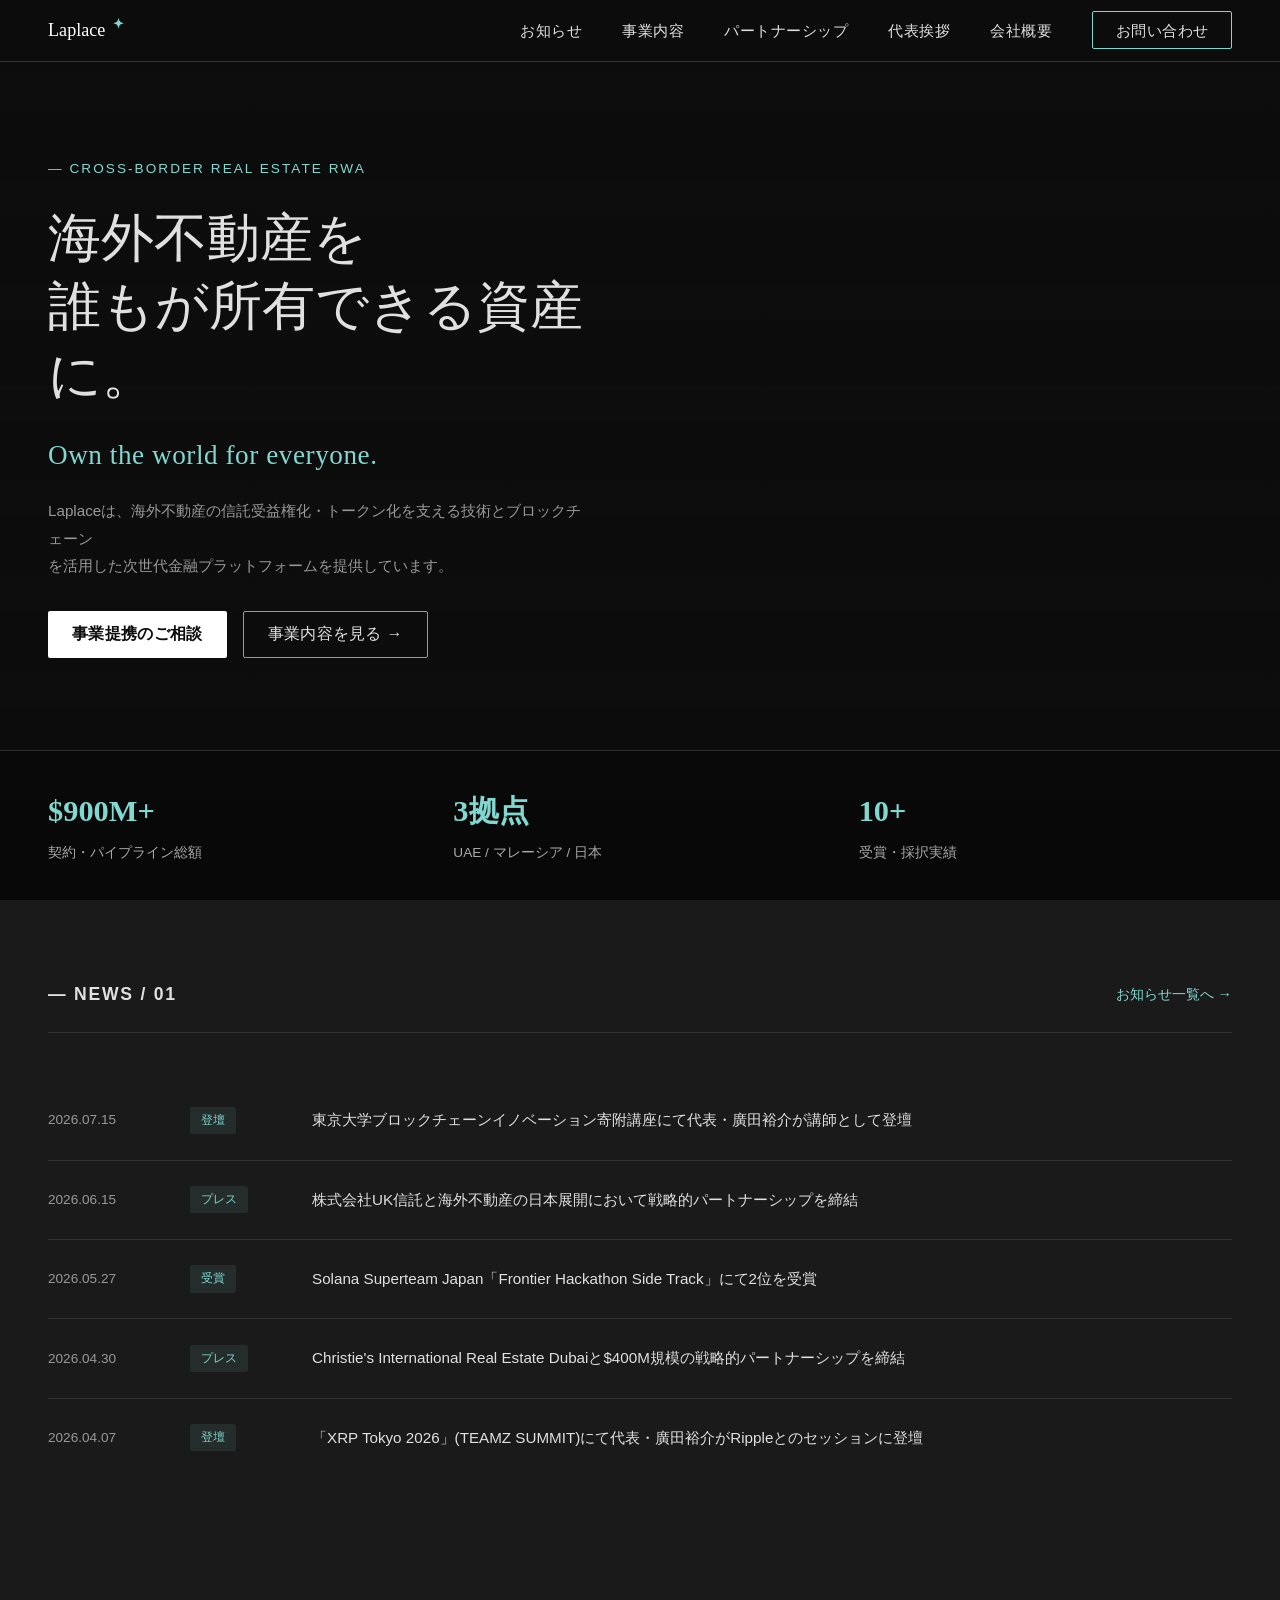
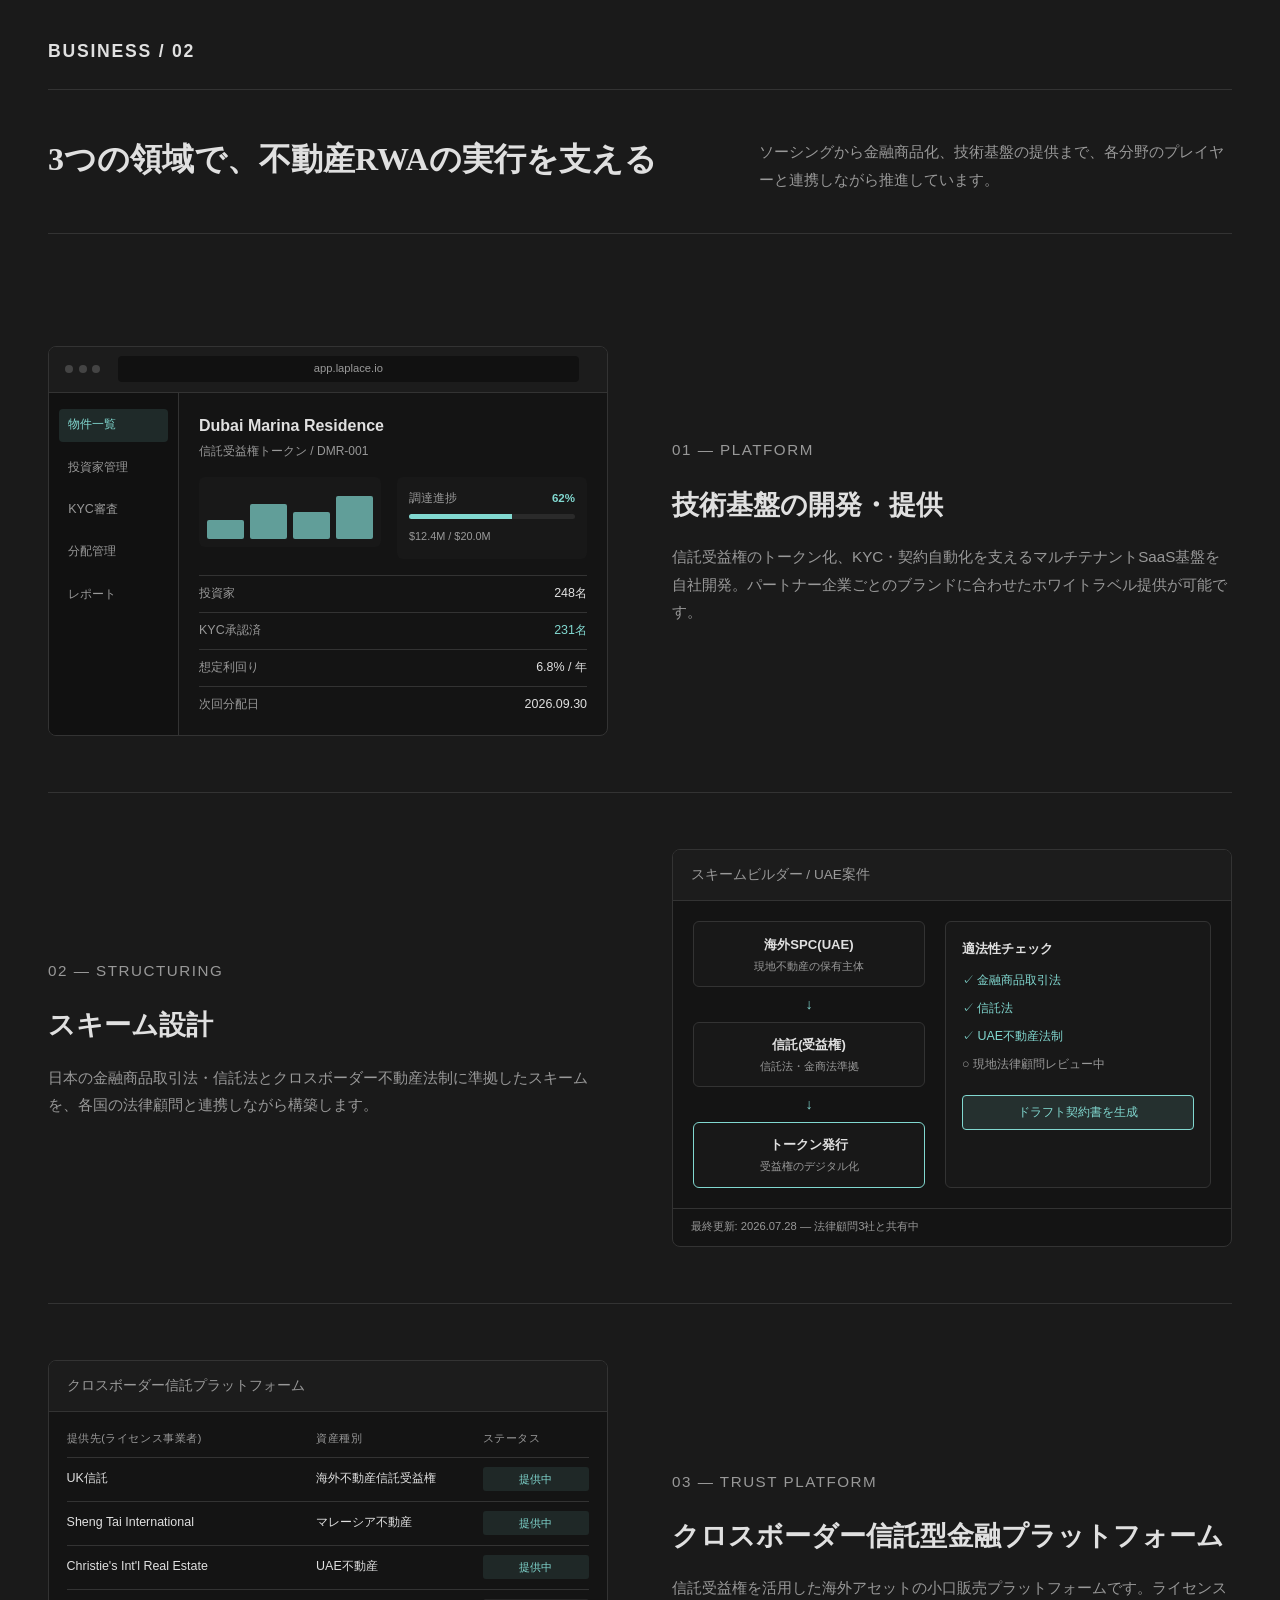
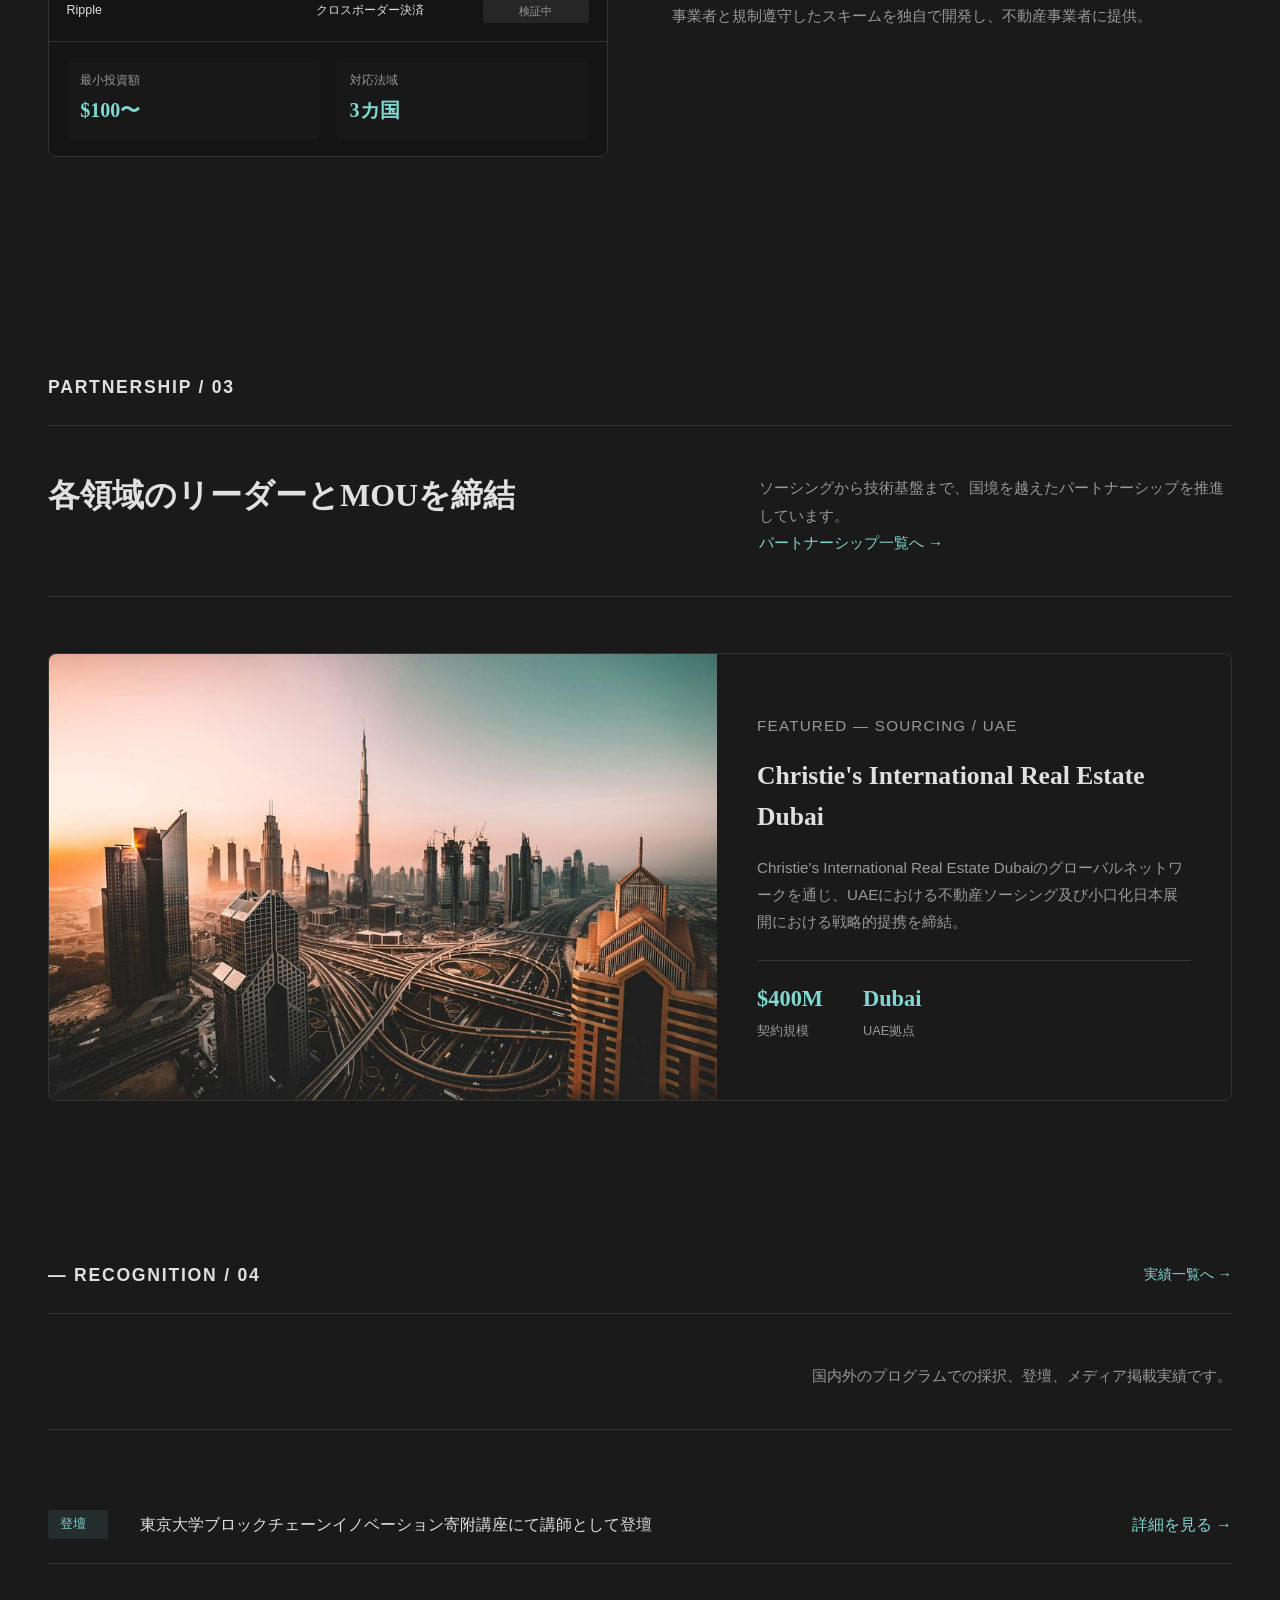
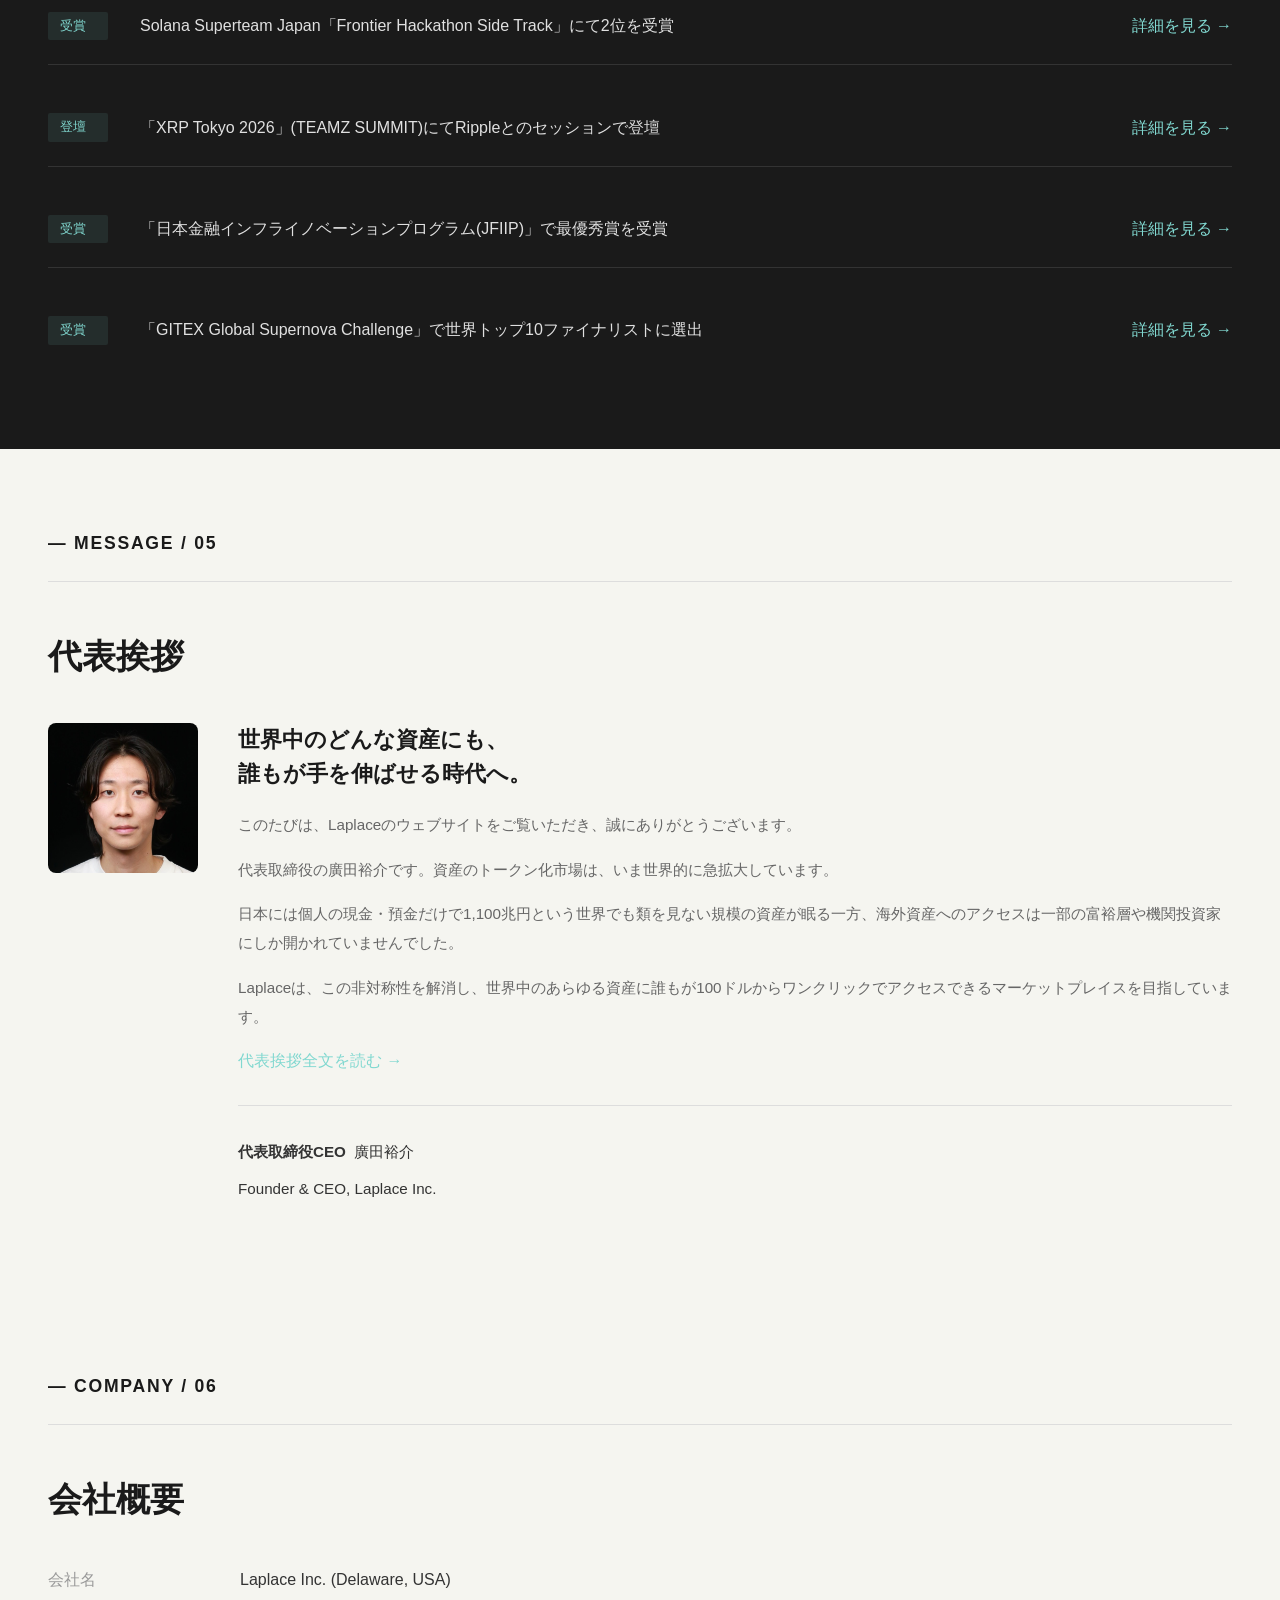
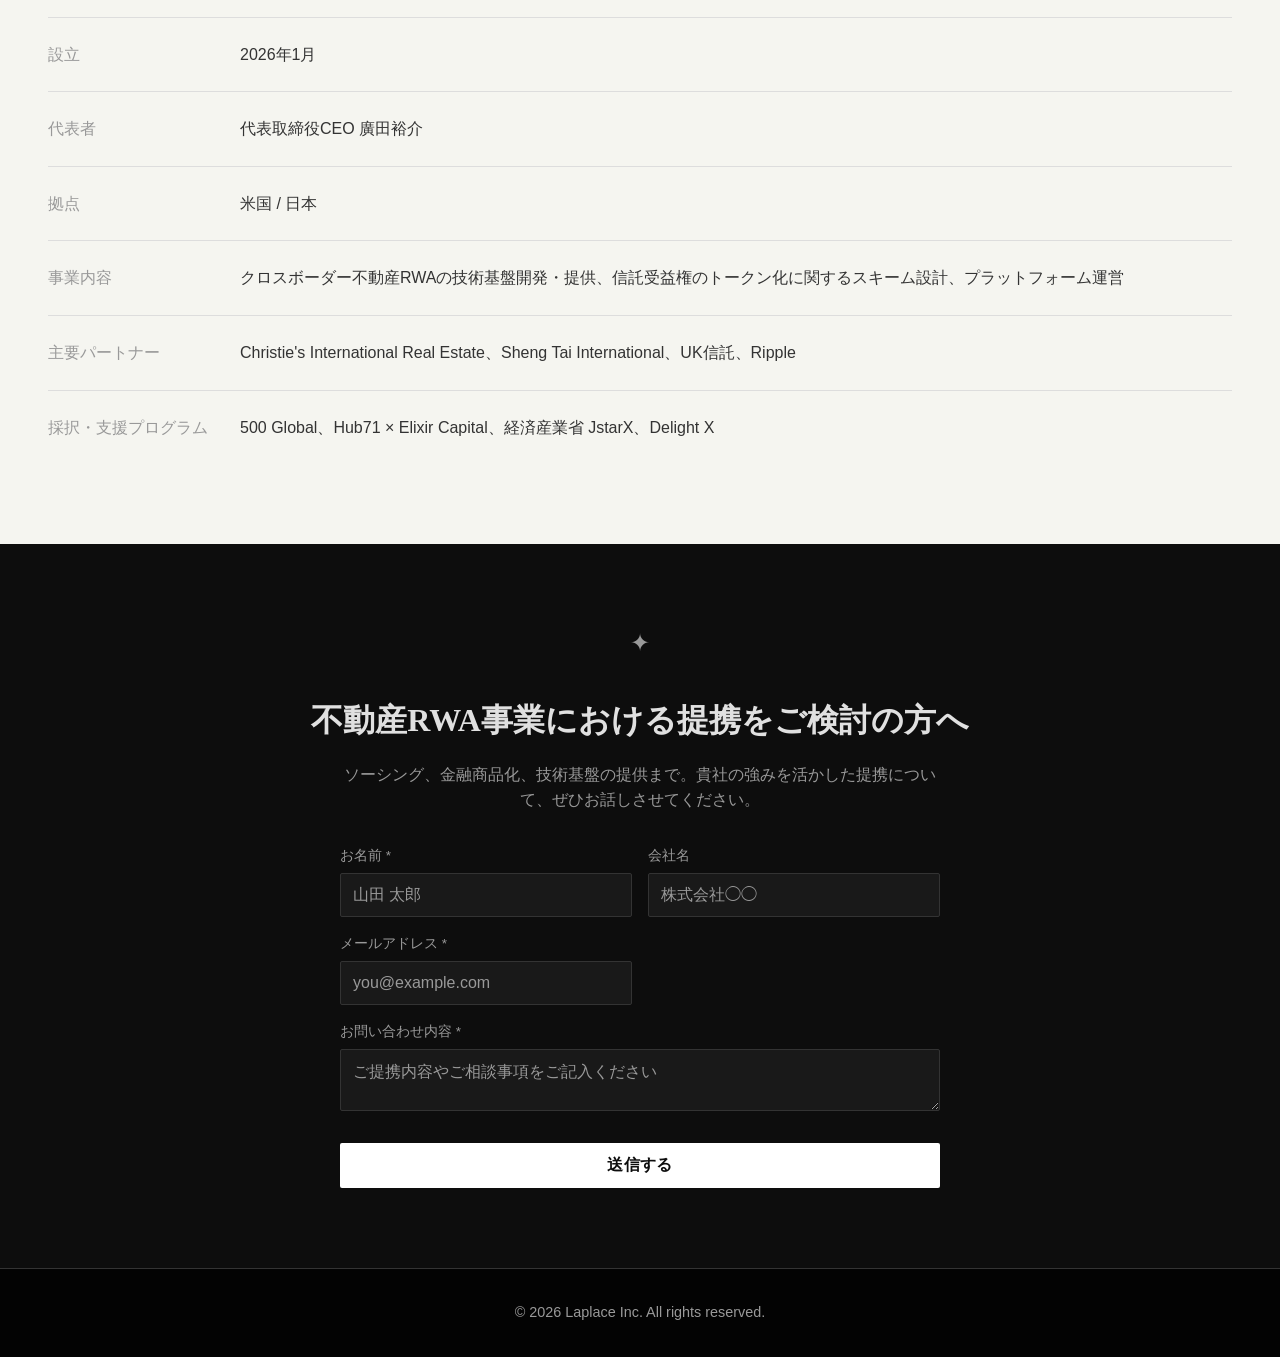
==== commit 06b819e8: "Restore full hero copy, add source links, and revise trust-platform section - Fix CEO photo crop (wa" ====
--- a/index.html
+++ b/index.html
@@ -34,6 +34,11 @@
     <div class="hero-content">
       <p class="hero-subtitle">— CROSS-BORDER REAL ESTATE RWA</p>
       <h1 class="hero-title">海外不動産を<br>誰もが所有できる資産に。</h1>
+      <p class="hero-text">Own the world for everyone.</p>
+      <p class="hero-description">
+        Laplaceは、海外不動産の信託受益権化・トークン化を支える技術とブロックチェーン<br>
+        を活用した次世代金融プラットフォームを提供しています。
+      </p>
       <div class="hero-buttons">
         <button class="btn btn-primary">事業提携のご相談</button>
         <button class="btn btn-secondary">事業内容を見る →</button>
@@ -144,7 +149,6 @@
         <p class="subsection-label">01 — PLATFORM</p>
         <h3>技術基盤の開発・提供</h3>
         <p>信託受益権のトークン化、KYC・契約自動化を支えるマルチテナントSaaS基盤を自社開発。パートナー企業ごとのブランドに合わせたホワイトラベル提供が可能です。</p>
-        <a href="#" class="link">プラットフォームについて →</a>
       </div>
     </div>
 
@@ -154,7 +158,6 @@
         <p class="subsection-label">02 — STRUCTURING</p>
         <h3>スキーム設計</h3>
         <p>日本の金融商品取引法・信託法とクロスボーダー不動産法制に準拠したスキームを、各国の法律顧問と連携しながら構築します。</p>
-        <a href="#" class="link">スキームについて →</a>
       </div>
       <div class="mockup-card scheme-mockup">
         <div class="mockup-header">スキームビルダー / UAE案件</div>
@@ -188,37 +191,36 @@
       </div>
     </div>
 
-    <!-- Ecosystem Sub-section -->
+    <!-- Trust Platform Sub-section -->
     <div class="subsection ecosystem-block">
       <div class="mockup-card partner-mockup">
-        <div class="mockup-header">パートナー管理</div>
+        <div class="mockup-header">クロスボーダー信託プラットフォーム</div>
         <div class="partner-table">
           <div class="partner-table-row head">
-            <span>パートナー</span><span>領域 / 地域</span><span>ステータス</span>
+            <span>提供先(ライセンス事業者)</span><span>資産種別</span><span>ステータス</span>
           </div>
           <div class="partner-table-row">
-            <span>Christie's International Real Estate</span><span>ソーシング / UAE</span><span class="status done">締結済</span>
+            <span>UK信託</span><span>海外不動産信託受益権</span><span class="status done">提供中</span>
           </div>
           <div class="partner-table-row">
-            <span>Sheng Tai International</span><span>ソーシング / マレーシア</span><span class="status done">締結済</span>
+            <span>Sheng Tai International</span><span>マレーシア不動産</span><span class="status done">提供中</span>
           </div>
           <div class="partner-table-row">
-            <span>UK信託</span><span>信託基盤 / 日本</span><span class="status done">締結済</span>
+            <span>Christie's Int'l Real Estate</span><span>UAE不動産</span><span class="status done">提供中</span>
           </div>
           <div class="partner-table-row">
-            <span>Ripple</span><span>送金インフラ / グローバル</span><span class="status pending">協議中</span>
+            <span>Ripple</span><span>クロスボーダー決済</span><span class="status pending">検証中</span>
           </div>
         </div>
         <div class="partner-stats">
-          <div class="partner-stat"><span class="label">パイプライン総額</span><span class="value">$900M+</span></div>
-          <div class="partner-stat"><span class="label">展開地域</span><span class="value">3カ国</span></div>
+          <div class="partner-stat"><span class="label">最小投資額</span><span class="value">$100〜</span></div>
+          <div class="partner-stat"><span class="label">対応法域</span><span class="value">3カ国</span></div>
         </div>
       </div>
       <div class="subsection-text">
-        <p class="subsection-label">03 — ECOSYSTEM</p>
-        <h3>パートナーシップの構築</h3>
-        <p>不動産事業者・金融事業者・信託会社との提携ネットワークを、国境を越えて展開しています。</p>
-        <a href="#" class="link">パートナーシップを見る →</a>
+        <p class="subsection-label">03 — TRUST PLATFORM</p>
+        <h3>クロスボーダー信託型金融プラットフォーム</h3>
+        <p>信託受益権を活用した海外アセットの小口販売プラットフォームです。ライセンス事業者と規制遵守したスキームを独自で開発し、不動産事業者に提供。</p>
       </div>
     </div>
   </section>
@@ -230,7 +232,7 @@
     </div>
     <div class="section-intro">
       <h3>各領域のリーダーとMOUを締結</h3>
-      <p>ソーシングから技術基盤まで、国境を越えたパートナーシップを推進しています。<br><a href="#" class="link">パートナーシップ一覧へ →</a></p>
+      <p>ソーシングから技術基盤まで、国境を越えたパートナーシップを推進しています。<br><a href="partnerships.html" class="link">パートナーシップ一覧へ →</a></p>
     </div>
     <div class="feature-card">
       <div class="feature-image">
--- a/css/style.css
+++ b/css/style.css
@@ -14,7 +14,7 @@
   --text-light: #e0e0e0;
   --text-dark: #999999;
   --border-color: #333333;
-  --serif-font: 'Georgia', 'Garamond', serif;
+  --serif-font: 'Times New Roman', Georgia, 'Hiragino Mincho ProN', '游明朝', 'Yu Mincho', YuMincho, serif;
   --sans-font: -apple-system, BlinkMacSystemFont, 'Segoe UI', sans-serif;
 }
 
@@ -199,10 +199,10 @@
 
 .hero-title {
   font-size: 3.3rem;
-  font-weight: 700;
-  line-height: 1.25;
-  margin-bottom: 1.75rem;
-  letter-spacing: -0.01em;
+  font-weight: 500;
+  line-height: 1.3;
+  margin-bottom: 1.5rem;
+  letter-spacing: 0;
   font-family: var(--serif-font);
 }
 
@@ -947,7 +947,7 @@
   aspect-ratio: 1 / 1;
   border-radius: 8px;
   object-fit: cover;
-  object-position: top center;
+  object-position: center 20%;
 }
 
 .ceo-info h4 {
@@ -1147,6 +1147,15 @@
   margin-top: 1rem;
 }
 
+.article-full .article-source a {
+  color: var(--accent-color);
+  text-decoration: none;
+}
+
+.article-full .article-source a:hover {
+  text-decoration: underline;
+}
+
 .message-page {
   max-width: 720px;
   margin: 0 auto;
@@ -1157,7 +1166,7 @@
   width: 160px;
   aspect-ratio: 1 / 1;
   object-fit: cover;
-  object-position: top center;
+  object-position: center 20%;
   border-radius: 8px;
   margin-bottom: 2rem;
 }
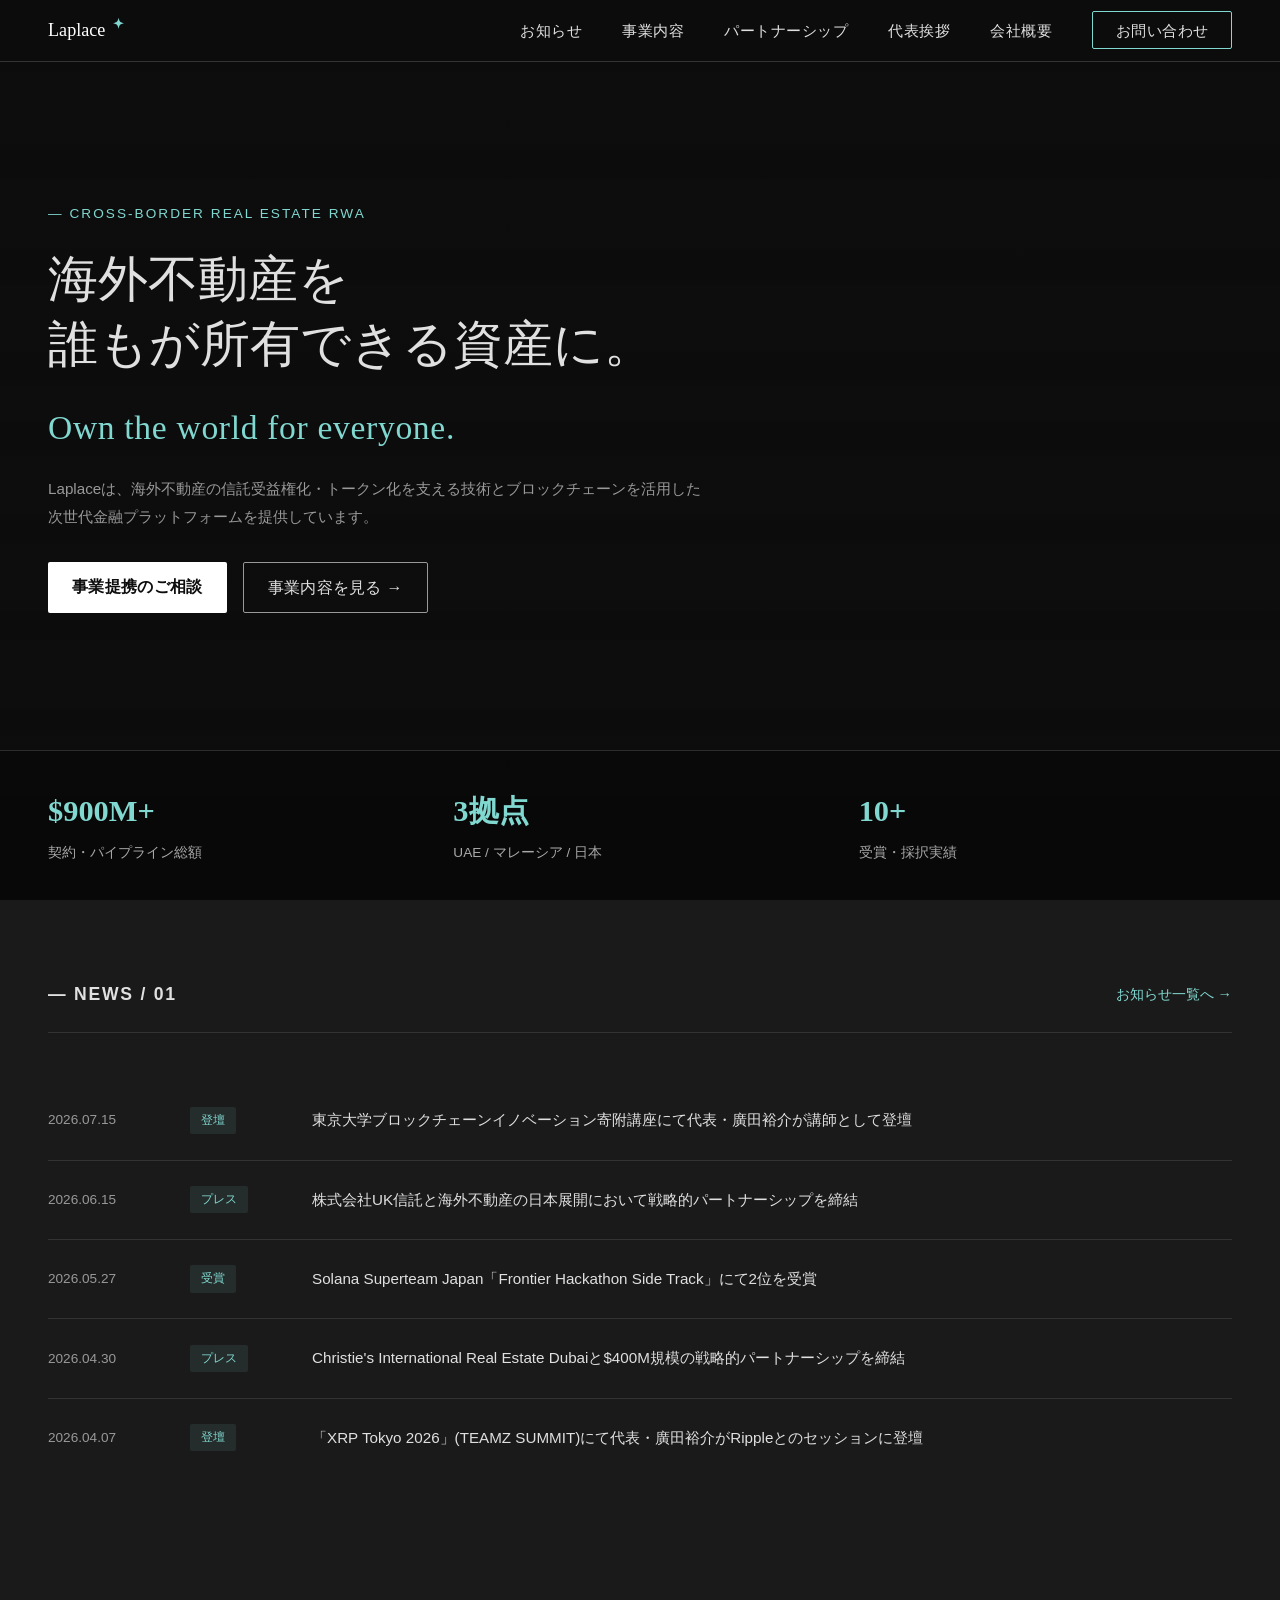
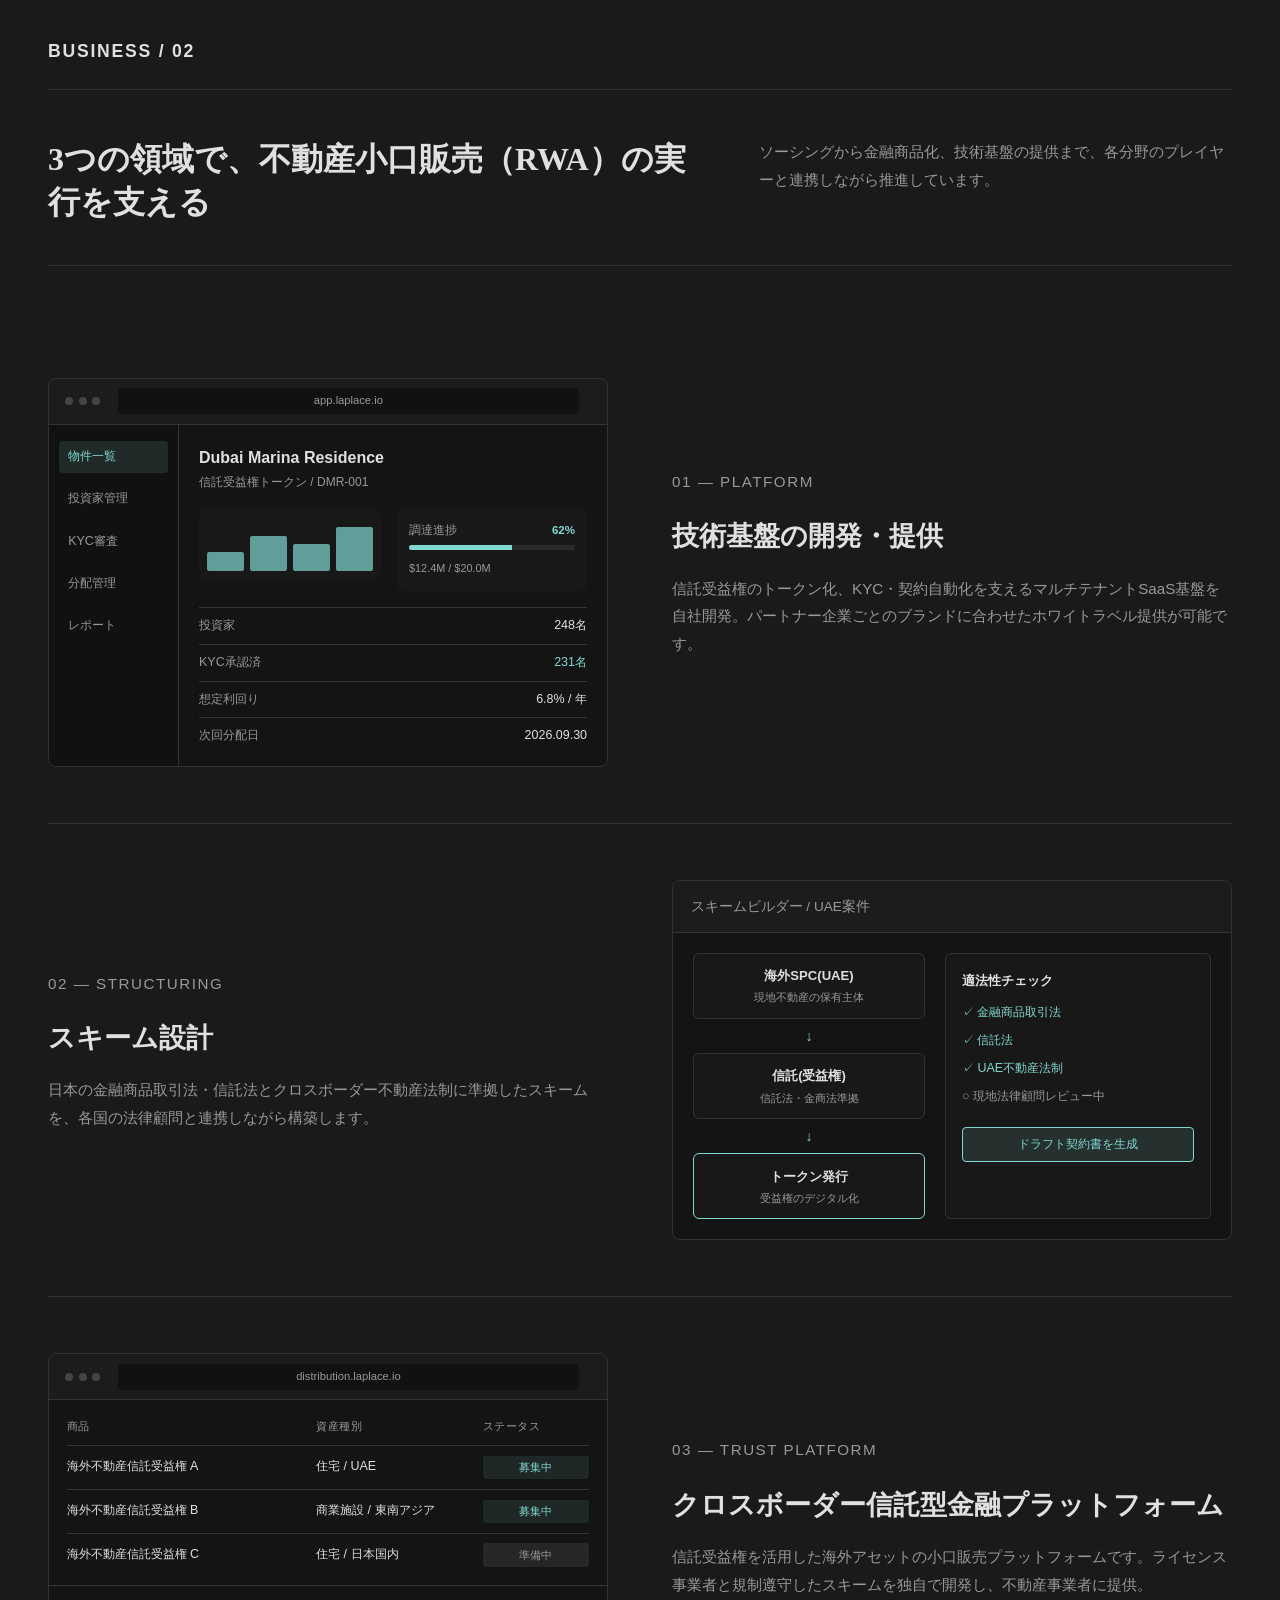
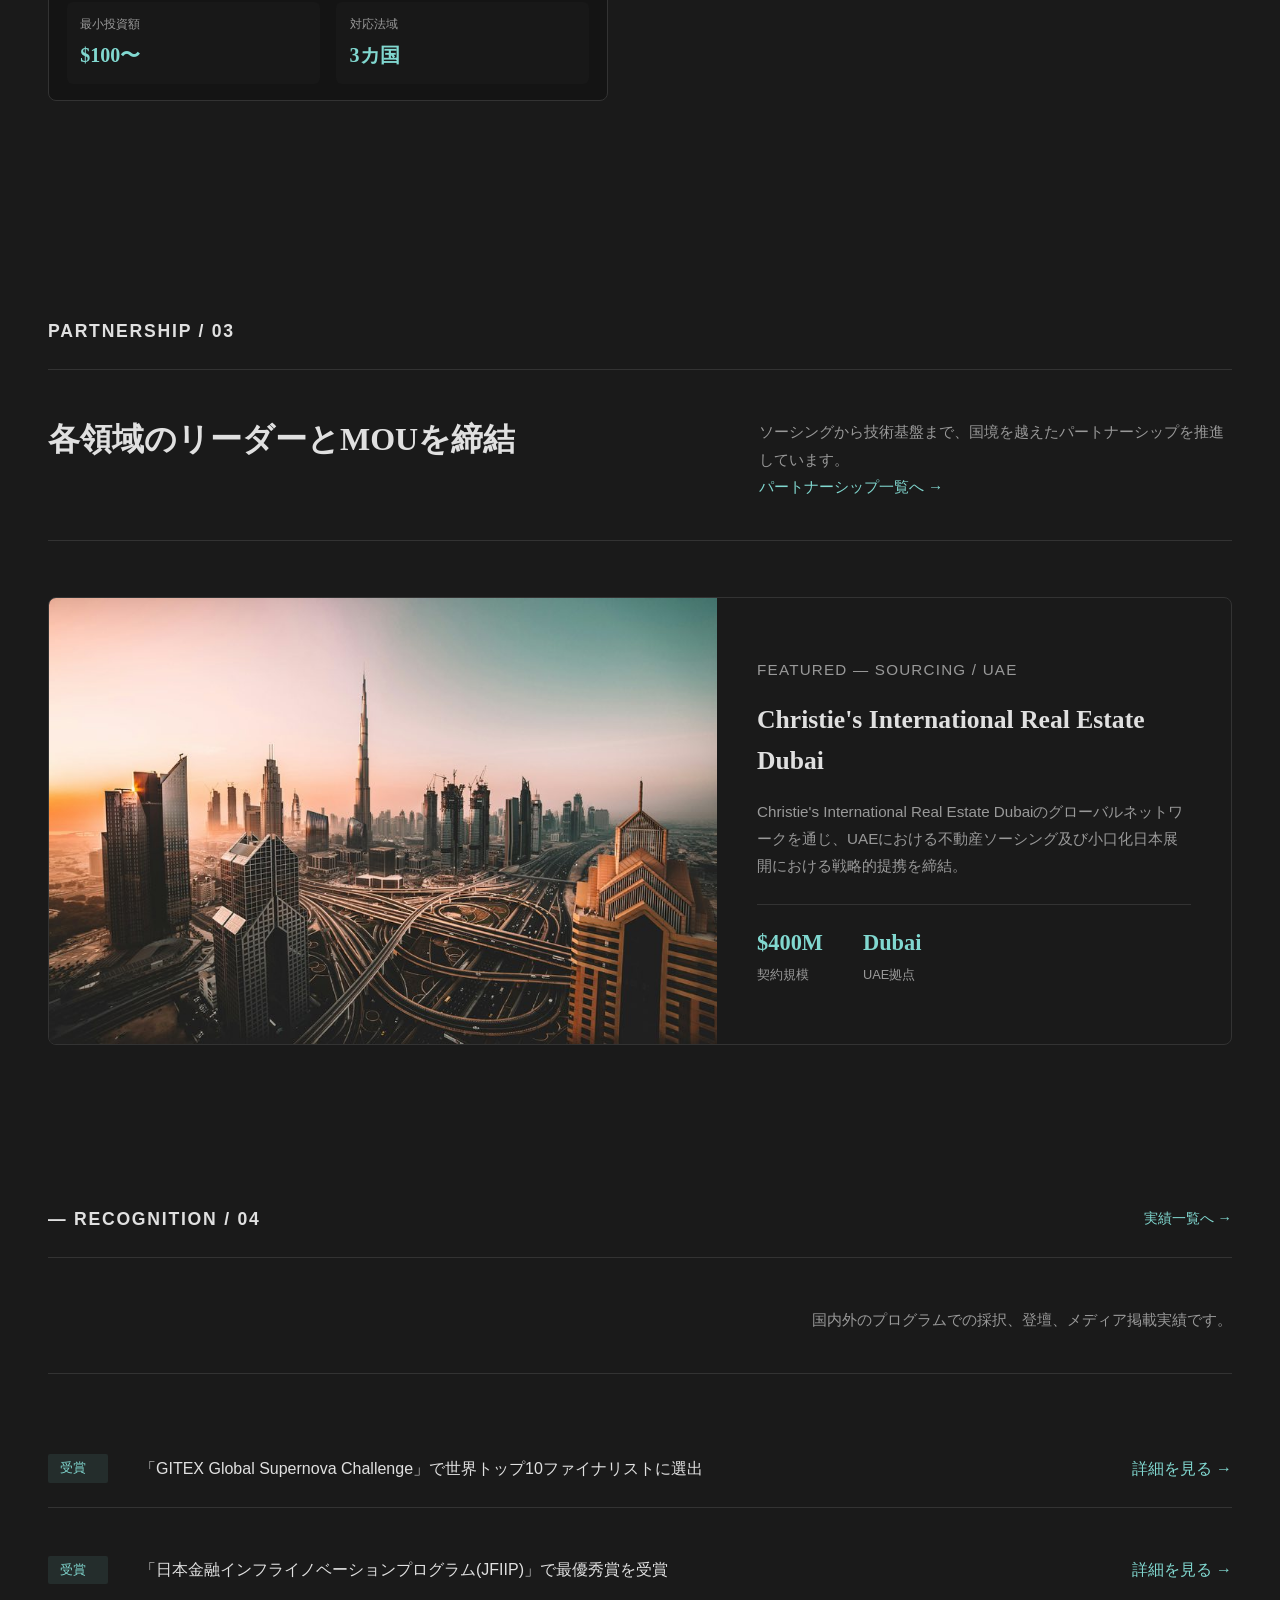
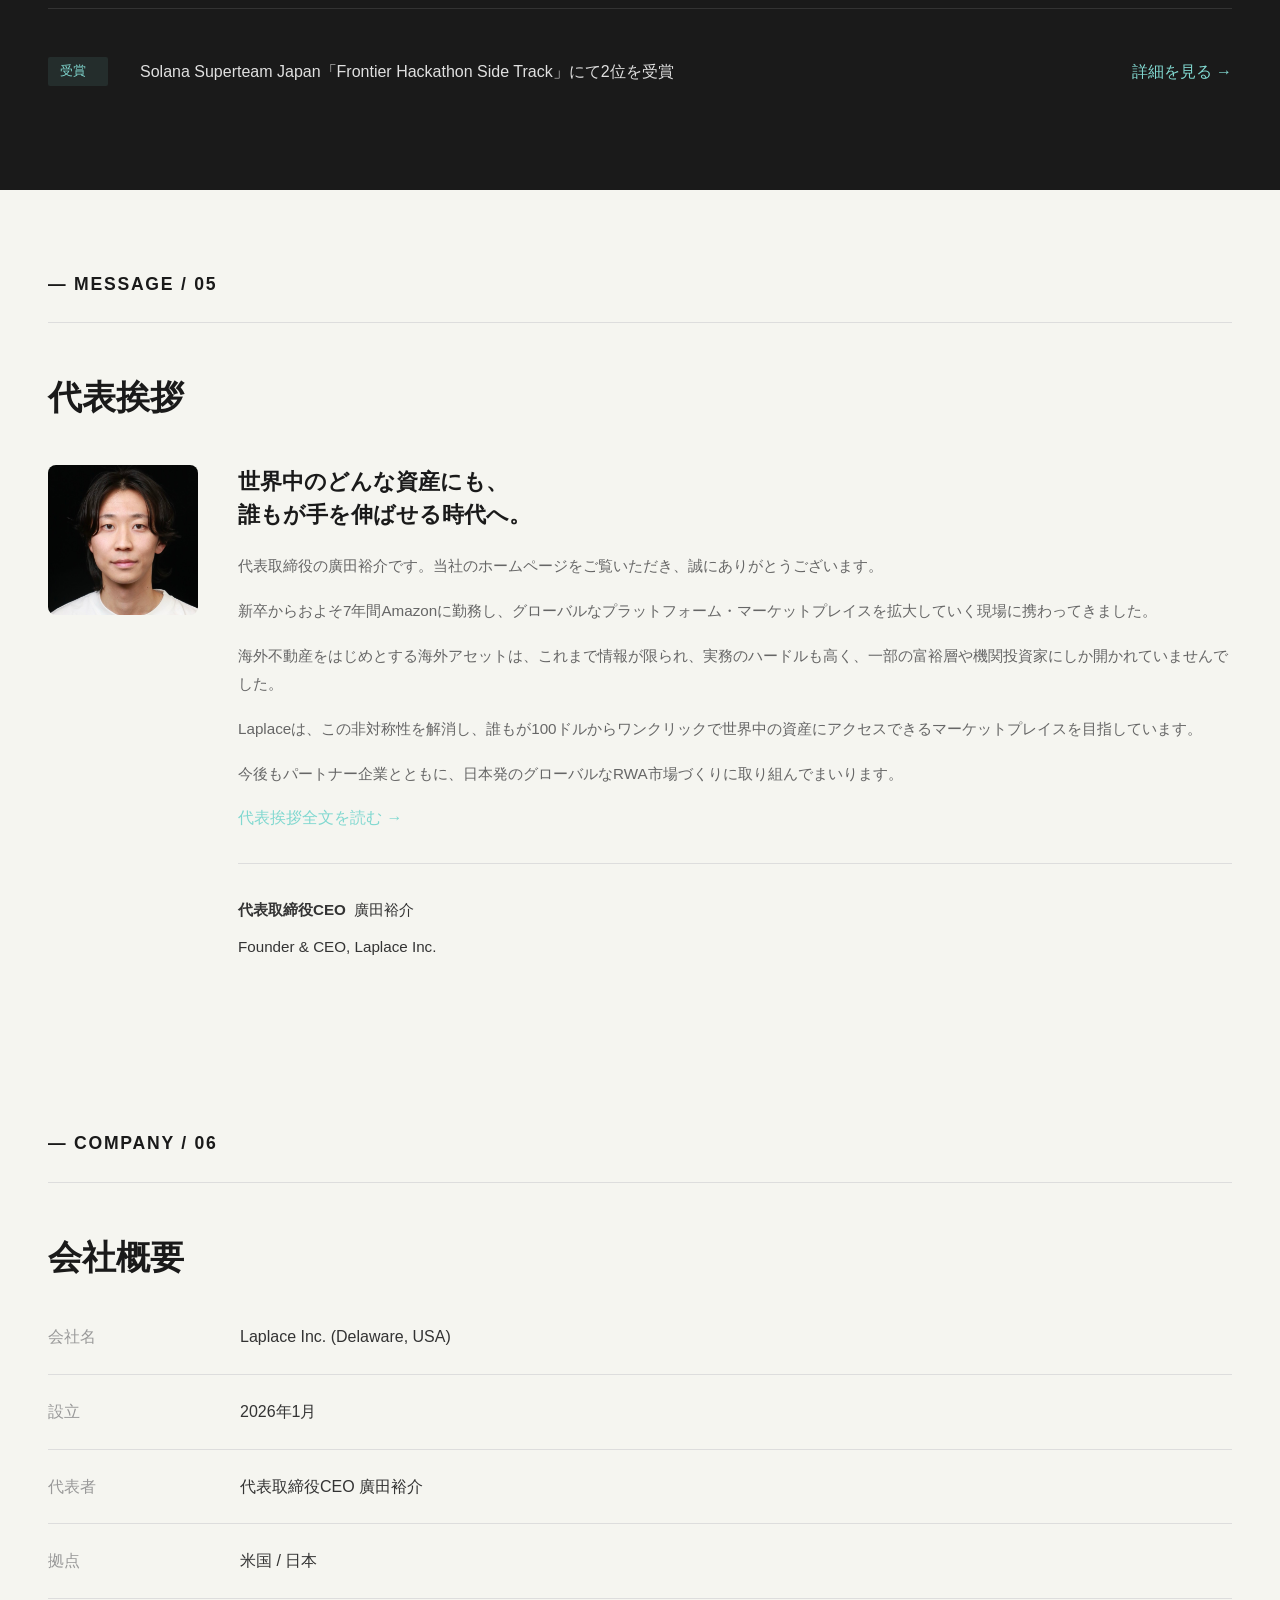
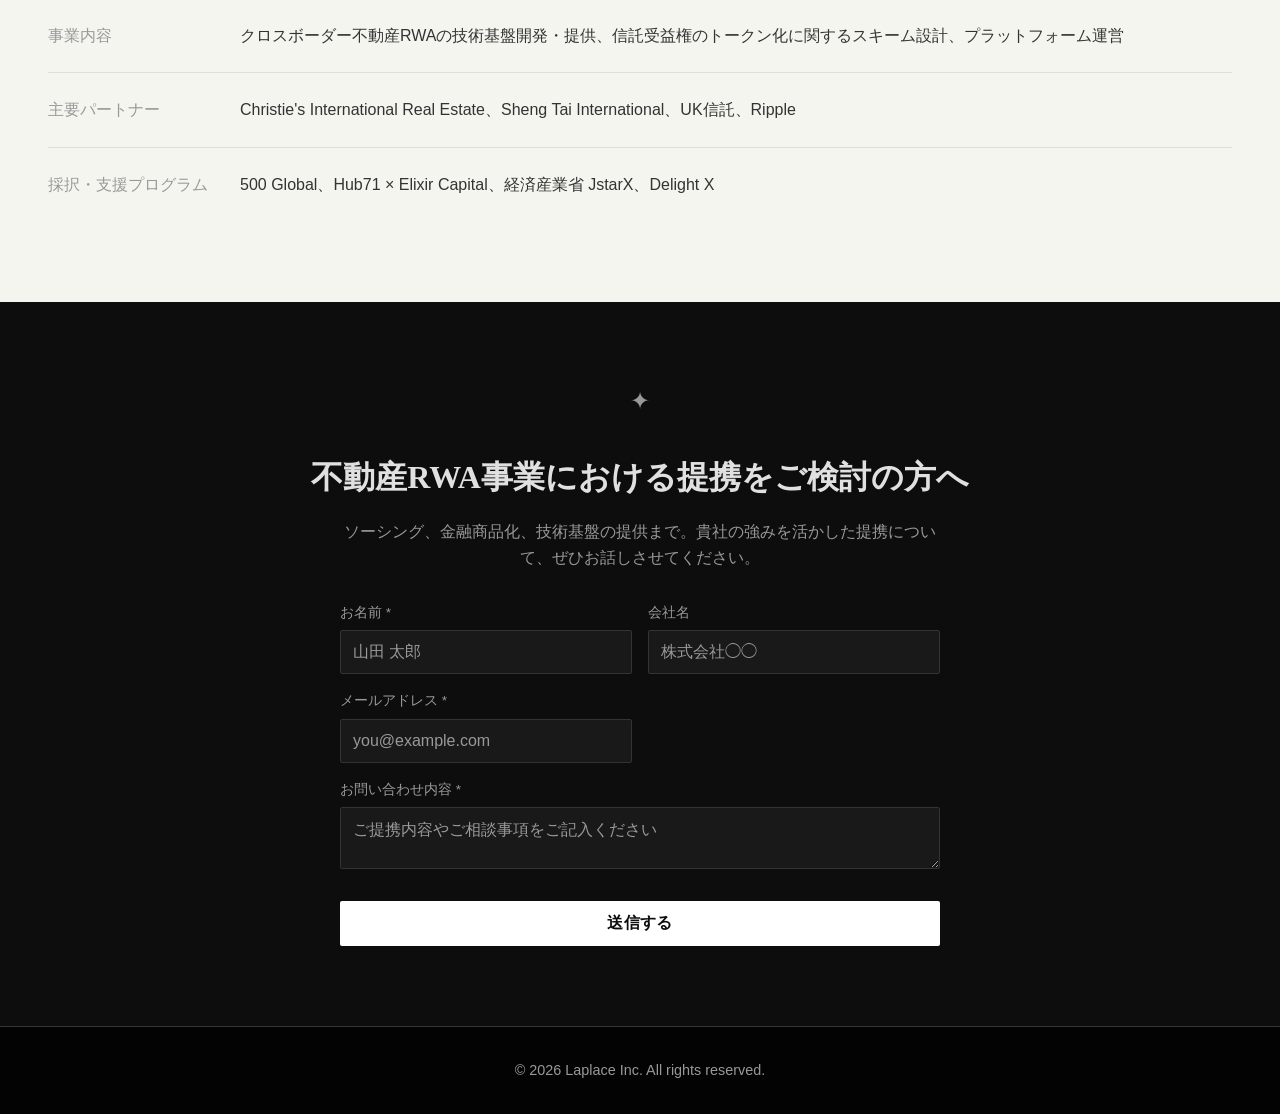
==== commit 9eccbdbc: "Fix mobile UX issues, add news article photos, and refine copy - Fix mobile hero video autoplay, hea" ====
--- a/index.html
+++ b/index.html
@@ -4,7 +4,7 @@
   <meta charset="UTF-8">
   <meta name="viewport" content="width=device-width, initial-scale=1.0">
   <title>Laplace | クロスボーダー不動産RWAインフラ</title>
-  <link rel="stylesheet" href="css/style.css">
+  <link rel="stylesheet" href="css/style.css?v=6">
 </head>
 <body>
   <!-- Header -->
@@ -27,21 +27,20 @@
 
   <!-- Hero Section -->
   <section class="hero">
-    <video autoplay muted loop playsinline class="hero-video">
+    <video autoplay muted loop playsinline webkit-playsinline="true" preload="auto" class="hero-video">
       <source src="videos/hero.mp4" type="video/mp4">
     </video>
     <div class="hero-overlay"></div>
     <div class="hero-content">
       <p class="hero-subtitle">— CROSS-BORDER REAL ESTATE RWA</p>
-      <h1 class="hero-title">海外不動産を<br>誰もが所有できる資産に。</h1>
+      <h1 class="hero-title">海外不動産を<br><span class="hero-title-line2">誰もが所有できる資産に。</span></h1>
       <p class="hero-text">Own the world for everyone.</p>
       <p class="hero-description">
-        Laplaceは、海外不動産の信託受益権化・トークン化を支える技術とブロックチェーン<br>
-        を活用した次世代金融プラットフォームを提供しています。
+        Laplaceは、海外不動産の信託受益権化・トークン化を支える技術とブロックチェーンを活用した次世代金融プラットフォームを提供しています。
       </p>
       <div class="hero-buttons">
-        <button class="btn btn-primary">事業提携のご相談</button>
-        <button class="btn btn-secondary">事業内容を見る →</button>
+        <a href="index.html#contact" class="btn btn-primary">事業提携のご相談</a>
+        <a href="index.html#business" class="btn btn-secondary">事業内容を見る →</a>
       </div>
     </div>
     <div class="hero-stats">
@@ -101,7 +100,7 @@
       <h2>BUSINESS / 02</h2>
     </div>
     <div class="section-intro">
-      <h3>3つの領域で、不動産RWAの実行を支える</h3>
+      <h3>3つの領域で、不動産小口販売（RWA）の実行を支える</h3>
       <p>ソーシングから金融商品化、技術基盤の提供まで、各分野のプレイヤーと連携しながら推進しています。</p>
     </div>
 
@@ -187,29 +186,28 @@
             <button class="scheme-btn">ドラフト契約書を生成</button>
           </div>
         </div>
-        <div class="mockup-footer">最終更新: 2026.07.28 — 法律顧問3社と共有中</div>
       </div>
     </div>
 
     <!-- Trust Platform Sub-section -->
     <div class="subsection ecosystem-block">
       <div class="mockup-card partner-mockup">
-        <div class="mockup-header">クロスボーダー信託プラットフォーム</div>
+        <div class="mockup-titlebar">
+          <span class="dot"></span><span class="dot"></span><span class="dot"></span>
+          <span class="mockup-url">distribution.laplace.io</span>
+        </div>
         <div class="partner-table">
           <div class="partner-table-row head">
-            <span>提供先(ライセンス事業者)</span><span>資産種別</span><span>ステータス</span>
+            <span>商品</span><span>資産種別</span><span>ステータス</span>
           </div>
           <div class="partner-table-row">
-            <span>UK信託</span><span>海外不動産信託受益権</span><span class="status done">提供中</span>
+            <span>海外不動産信託受益権 A</span><span>住宅 / UAE</span><span class="status done">募集中</span>
           </div>
           <div class="partner-table-row">
-            <span>Sheng Tai International</span><span>マレーシア不動産</span><span class="status done">提供中</span>
+            <span>海外不動産信託受益権 B</span><span>商業施設 / 東南アジア</span><span class="status done">募集中</span>
           </div>
           <div class="partner-table-row">
-            <span>Christie's Int'l Real Estate</span><span>UAE不動産</span><span class="status done">提供中</span>
-          </div>
-          <div class="partner-table-row">
-            <span>Ripple</span><span>クロスボーダー決済</span><span class="status pending">検証中</span>
+            <span>海外不動産信託受益権 C</span><span>住宅 / 日本国内</span><span class="status pending">準備中</span>
           </div>
         </div>
         <div class="partner-stats">
@@ -259,32 +257,22 @@
     <div class="section-intro">
       <p>国内外のプログラムでの採択、登壇、メディア掲載実績です。</p>
     </div>
-    <h3 class="visually-hidden">受賞・登壇実績</h3>
+    <h3 class="visually-hidden">受賞実績</h3>
     <div class="recognition-list">
       <article class="recognition-item">
-        <span class="label">登壇</span>
-        <p><a href="news.html#article-12">東京大学ブロックチェーンイノベーション寄附講座にて講師として登壇</a></p>
-        <a href="news.html#article-12" class="link">詳細を見る →</a>
+        <span class="label">受賞</span>
+        <p><a href="news.html#article-6">「GITEX Global Supernova Challenge」で世界トップ10ファイナリストに選出</a></p>
+        <a href="news.html#article-6" class="link">詳細を見る →</a>
+      </article>
+      <article class="recognition-item">
+        <span class="label">受賞</span>
+        <p><a href="news.html#article-7">「日本金融インフライノベーションプログラム(JFIIP)」で最優秀賞を受賞</a></p>
+        <a href="news.html#article-7" class="link">詳細を見る →</a>
       </article>
       <article class="recognition-item">
         <span class="label">受賞</span>
         <p><a href="news.html#article-10">Solana Superteam Japan「Frontier Hackathon Side Track」にて2位を受賞</a></p>
         <a href="news.html#article-10" class="link">詳細を見る →</a>
-      </article>
-      <article class="recognition-item">
-        <span class="label">登壇</span>
-        <p><a href="news.html#article-8">「XRP Tokyo 2026」(TEAMZ SUMMIT)にてRippleとのセッションで登壇</a></p>
-        <a href="news.html#article-8" class="link">詳細を見る →</a>
-      </article>
-      <article class="recognition-item">
-        <span class="label">受賞</span>
-        <p><a href="news.html#article-7">「日本金融インフライノベーションプログラム(JFIIP)」で最優秀賞を受賞</a></p>
-        <a href="news.html#article-7" class="link">詳細を見る →</a>
-      </article>
-      <article class="recognition-item">
-        <span class="label">受賞</span>
-        <p><a href="news.html#article-6">「GITEX Global Supernova Challenge」で世界トップ10ファイナリストに選出</a></p>
-        <a href="news.html#article-6" class="link">詳細を見る →</a>
       </article>
     </div>
   </section>
@@ -299,10 +287,11 @@
       <img src="images/ceo-profile.jpg" alt="CEO - 廣田裕介" loading="lazy">
       <div class="ceo-info">
         <h4>世界中のどんな資産にも、<br>誰もが手を伸ばせる時代へ。</h4>
-        <p>このたびは、Laplaceのウェブサイトをご覧いただき、誠にありがとうございます。</p>
-        <p>代表取締役の廣田裕介です。資産のトークン化市場は、いま世界的に急拡大しています。</p>
-        <p>日本には個人の現金・預金だけで1,100兆円という世界でも類を見ない規模の資産が眠る一方、海外資産へのアクセスは一部の富裕層や機関投資家にしか開かれていませんでした。</p>
-        <p>Laplaceは、この非対称性を解消し、世界中のあらゆる資産に誰もが100ドルからワンクリックでアクセスできるマーケットプレイスを目指しています。</p>
+        <p>代表取締役の廣田裕介です。当社のホームページをご覧いただき、誠にありがとうございます。</p>
+        <p>新卒からおよそ7年間Amazonに勤務し、グローバルなプラットフォーム・マーケットプレイスを拡大していく現場に携わってきました。</p>
+        <p>海外不動産をはじめとする海外アセットは、これまで情報が限られ、実務のハードルも高く、一部の富裕層や機関投資家にしか開かれていませんでした。</p>
+        <p>Laplaceは、この非対称性を解消し、誰もが100ドルからワンクリックで世界中の資産にアクセスできるマーケットプレイスを目指しています。</p>
+        <p>今後もパートナー企業とともに、日本発のグローバルなRWA市場づくりに取り組んでまいります。</p>
         <a href="message.html" class="link">代表挨拶全文を読む →</a>
         <div class="ceo-signature">
           <p><strong>代表取締役CEO</strong>&nbsp;&nbsp;廣田裕介</p>
@@ -387,6 +376,6 @@
     <p>&copy; 2026 Laplace Inc. All rights reserved.</p>
   </footer>
 
-  <script src="js/main.js"></script>
+  <script src="js/main.js?v=6"></script>
 </body>
 </html>
--- a/css/style.css
+++ b/css/style.css
@@ -22,6 +22,15 @@
   scroll-behavior: smooth;
 }
 
+#news,
+#business,
+#partnership,
+#ceo,
+#company,
+#contact {
+  scroll-margin-top: 90px;
+}
+
 body {
   font-family: var(--sans-font);
   background-color: var(--primary-dark);
@@ -168,7 +177,7 @@
 .hero-content {
   position: relative;
   z-index: 2;
-  max-width: 640px;
+  max-width: 760px;
   padding: 0 3rem 4rem;
   flex: 1;
   display: flex;
@@ -198,7 +207,7 @@
 }
 
 .hero-title {
-  font-size: 3.3rem;
+  font-size: 3.1rem;
   font-weight: 500;
   line-height: 1.3;
   margin-bottom: 1.5rem;
@@ -206,8 +215,12 @@
   font-family: var(--serif-font);
 }
 
+.hero-title-line2 {
+  white-space: nowrap;
+}
+
 .hero-text {
-  font-size: 1.7rem;
+  font-size: 2.1rem;
   color: var(--accent-color);
   margin-bottom: 1.25rem;
   font-weight: 300;
@@ -230,6 +243,7 @@
 
 /* Buttons */
 .btn {
+  display: inline-block;
   padding: 0.75rem 1.5rem;
   font-size: 1rem;
   border: none;
@@ -238,6 +252,8 @@
   transition: all 0.3s ease;
   letter-spacing: 0.02em;
   font-family: var(--sans-font);
+  text-decoration: none;
+  text-align: center;
 }
 
 .btn-primary {
@@ -947,7 +963,7 @@
   aspect-ratio: 1 / 1;
   border-radius: 8px;
   object-fit: cover;
-  object-position: center 20%;
+  object-position: center 32%;
 }
 
 .ceo-info h4 {
@@ -1134,6 +1150,20 @@
   margin: 0.75rem 0 1.25rem;
 }
 
+.article-image {
+  display: block;
+  width: 100%;
+  height: 340px;
+  object-fit: cover;
+  border-radius: 8px;
+  margin-bottom: 1.5rem;
+}
+
+.article-image--contain {
+  object-fit: contain;
+  background: #000;
+}
+
 .article-full p {
   color: var(--text-dark);
   line-height: 1.9;
@@ -1166,7 +1196,7 @@
   width: 160px;
   aspect-ratio: 1 / 1;
   object-fit: cover;
-  object-position: center 20%;
+  object-position: center 32%;
   border-radius: 8px;
   margin-bottom: 2rem;
 }
@@ -1212,8 +1242,23 @@
     grid-template-columns: 1fr !important;
   }
 
+  .subsection-text {
+    order: 1;
+  }
+
+  .subsection > .mockup-card {
+    order: 2;
+  }
+
+  .feature-card {
+    display: flex;
+    flex-direction: column;
+  }
+
   .feature-image {
-    min-height: 240px;
+    min-height: 0;
+    height: 220px;
+    width: 100%;
   }
 
   .recognition .section-intro p {
@@ -1260,11 +1305,15 @@
   }
 
   .hero-title {
-    font-size: 2.1rem;
+    font-size: 1.7rem;
   }
 
   .hero-text {
-    font-size: 1.1rem;
+    font-size: 1.35rem;
+  }
+
+  .hero-title-line2 {
+    white-space: normal;
   }
 
   .hero-content {
@@ -1282,6 +1331,10 @@
     width: 110px;
   }
 
+  .article-image {
+    height: 200px;
+  }
+
   .ceo-profile {
     grid-template-columns: 90px 1fr;
     gap: 1.25rem;
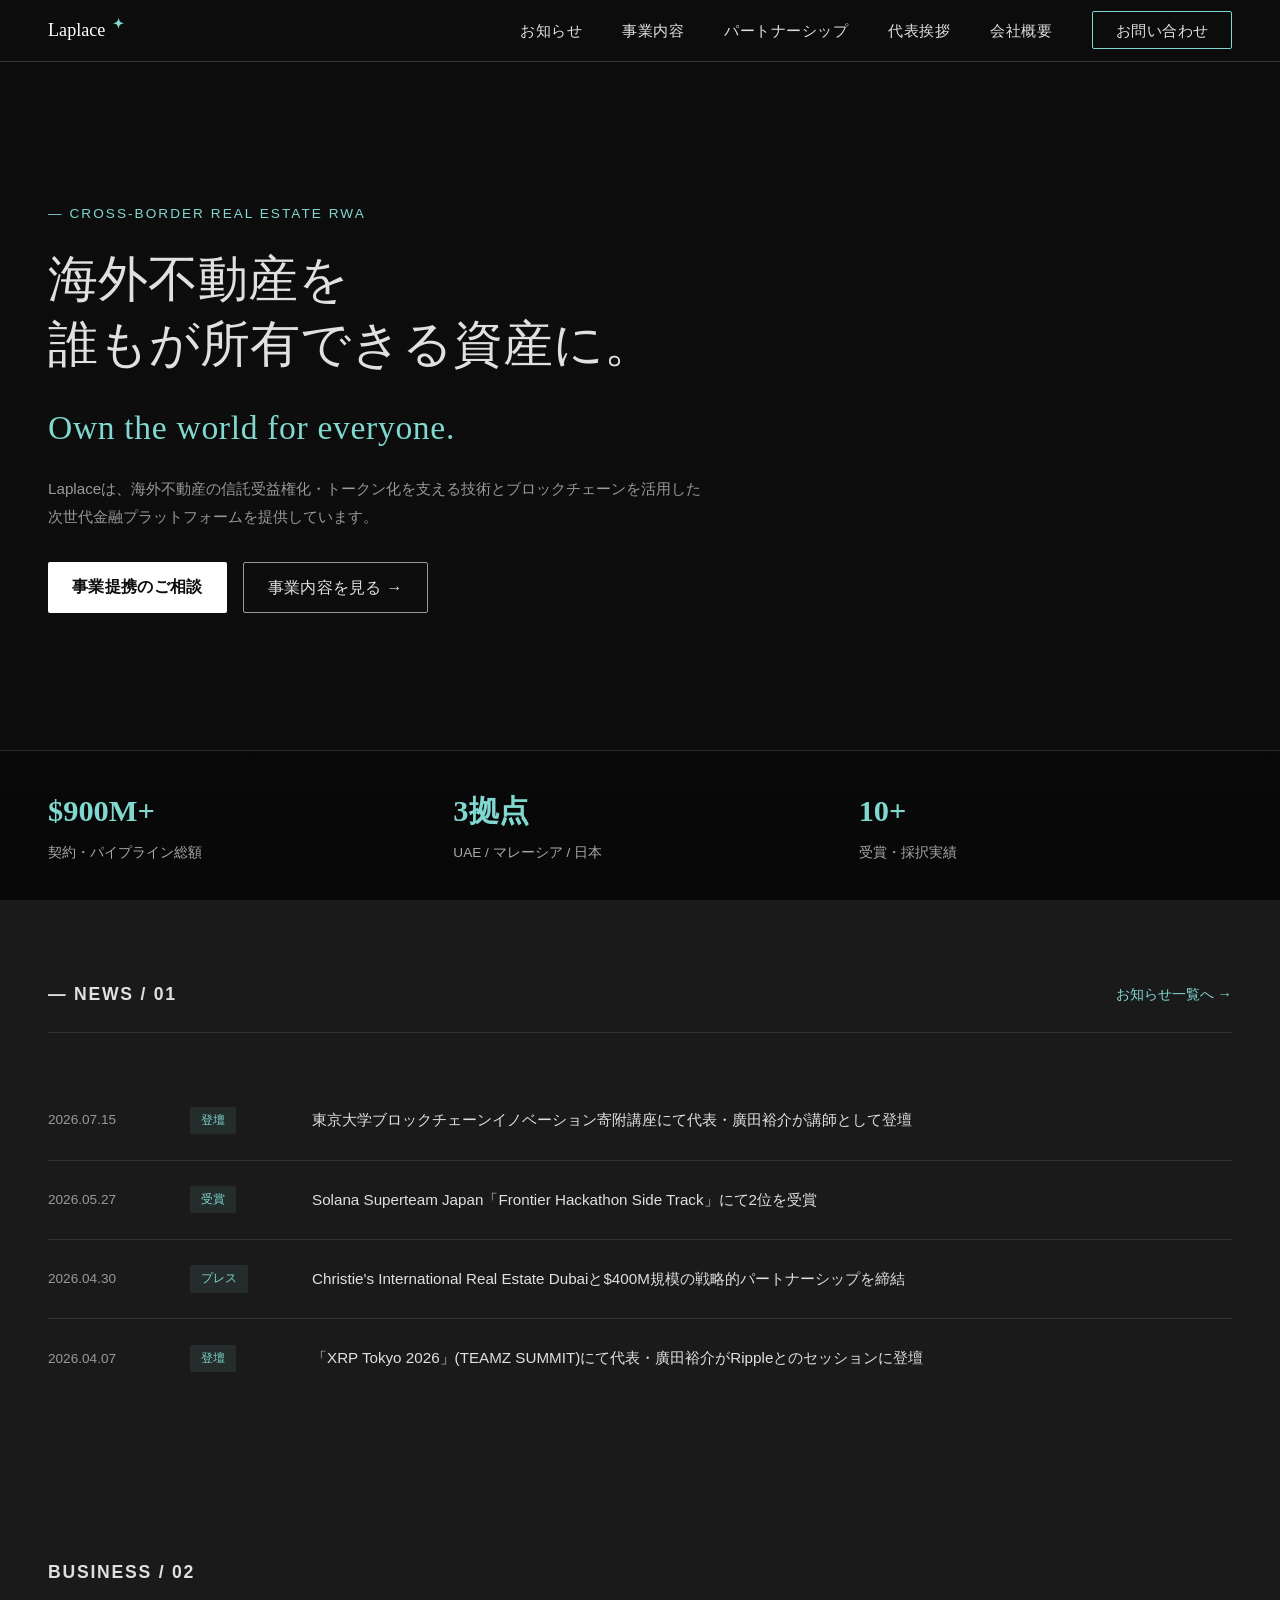
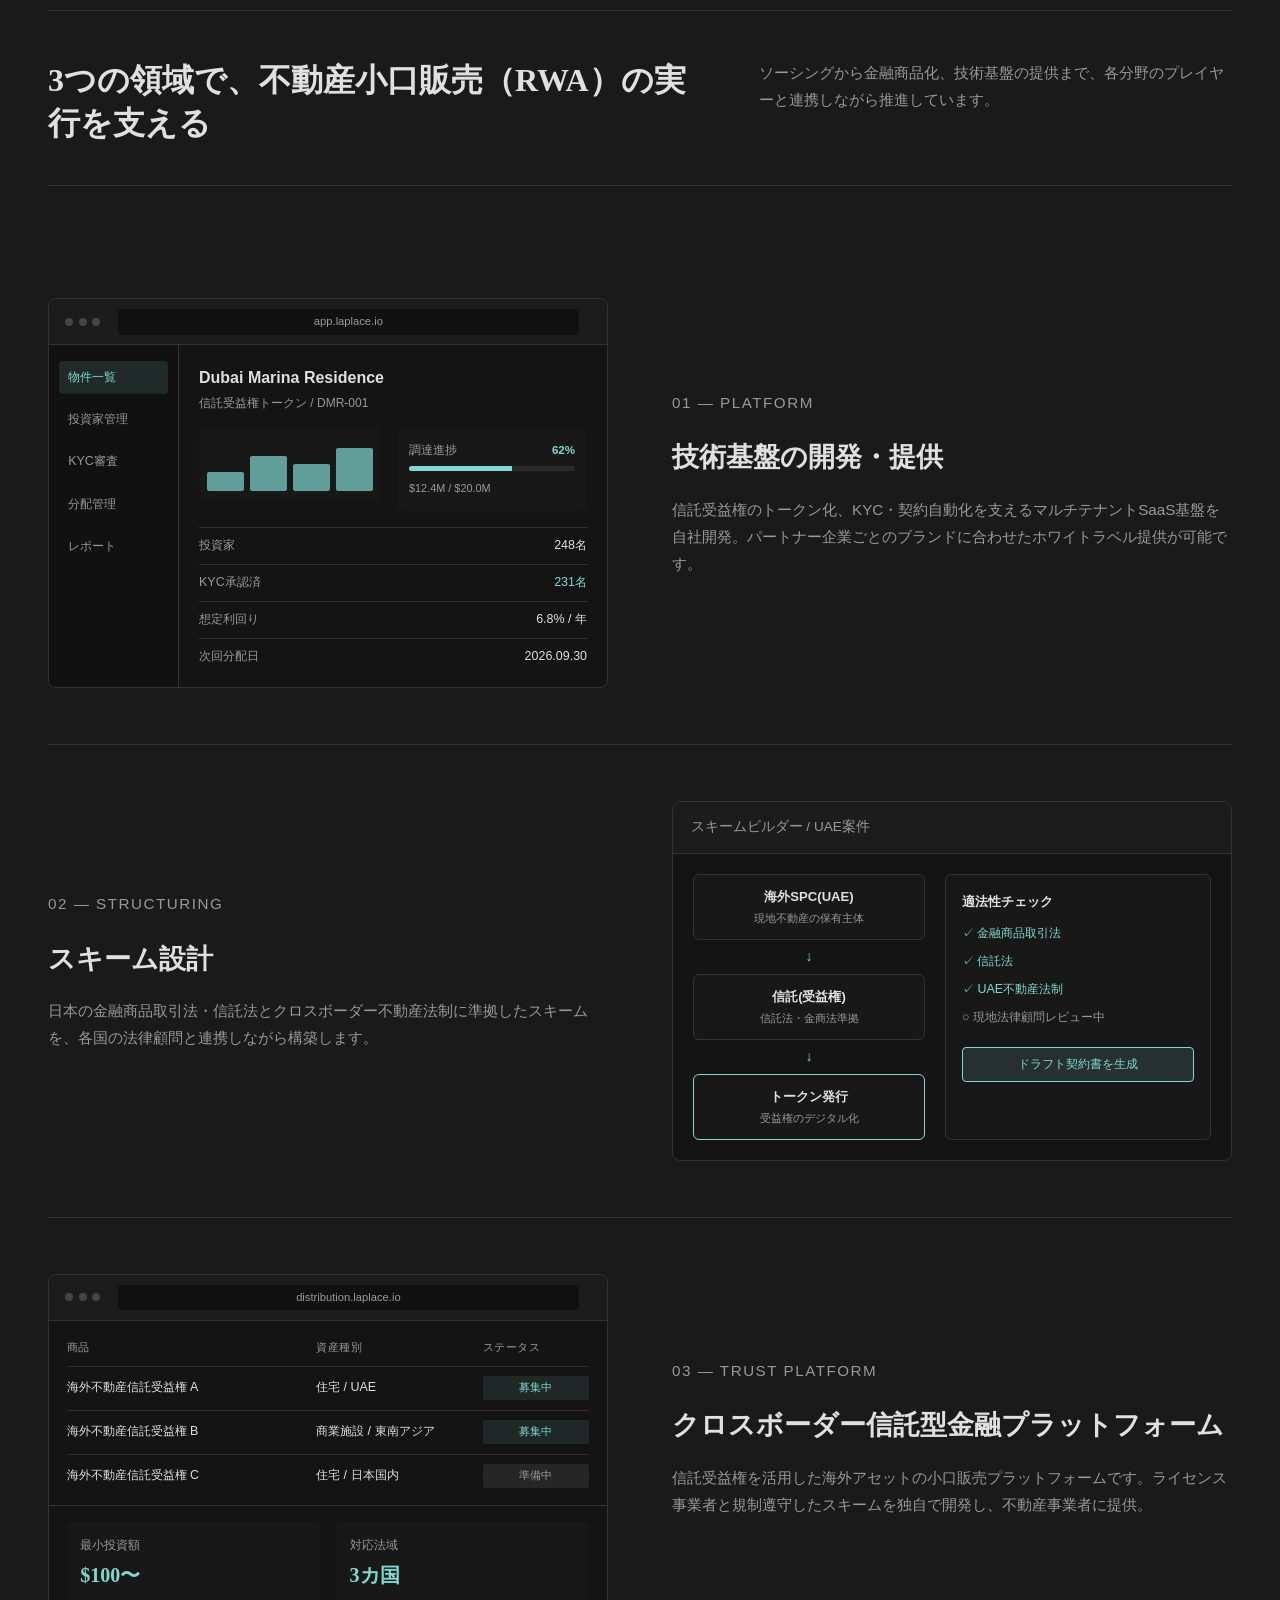
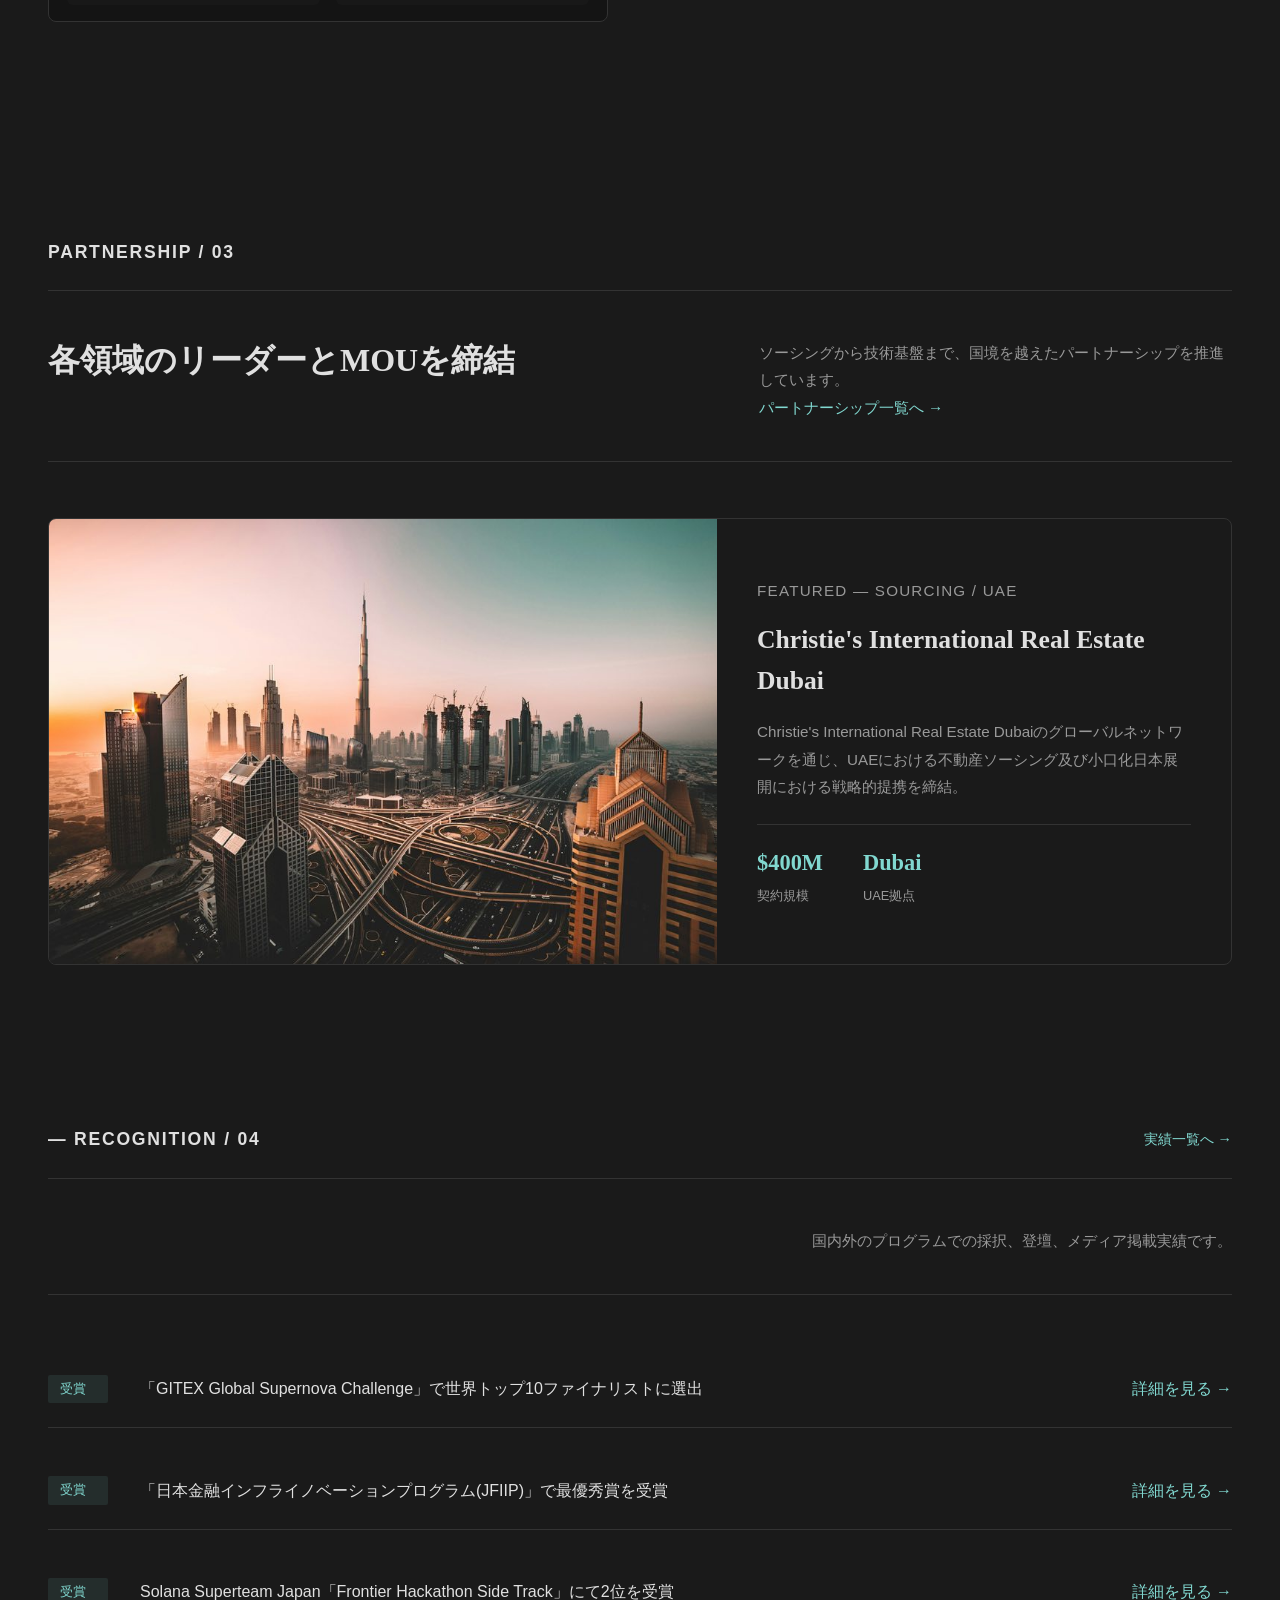
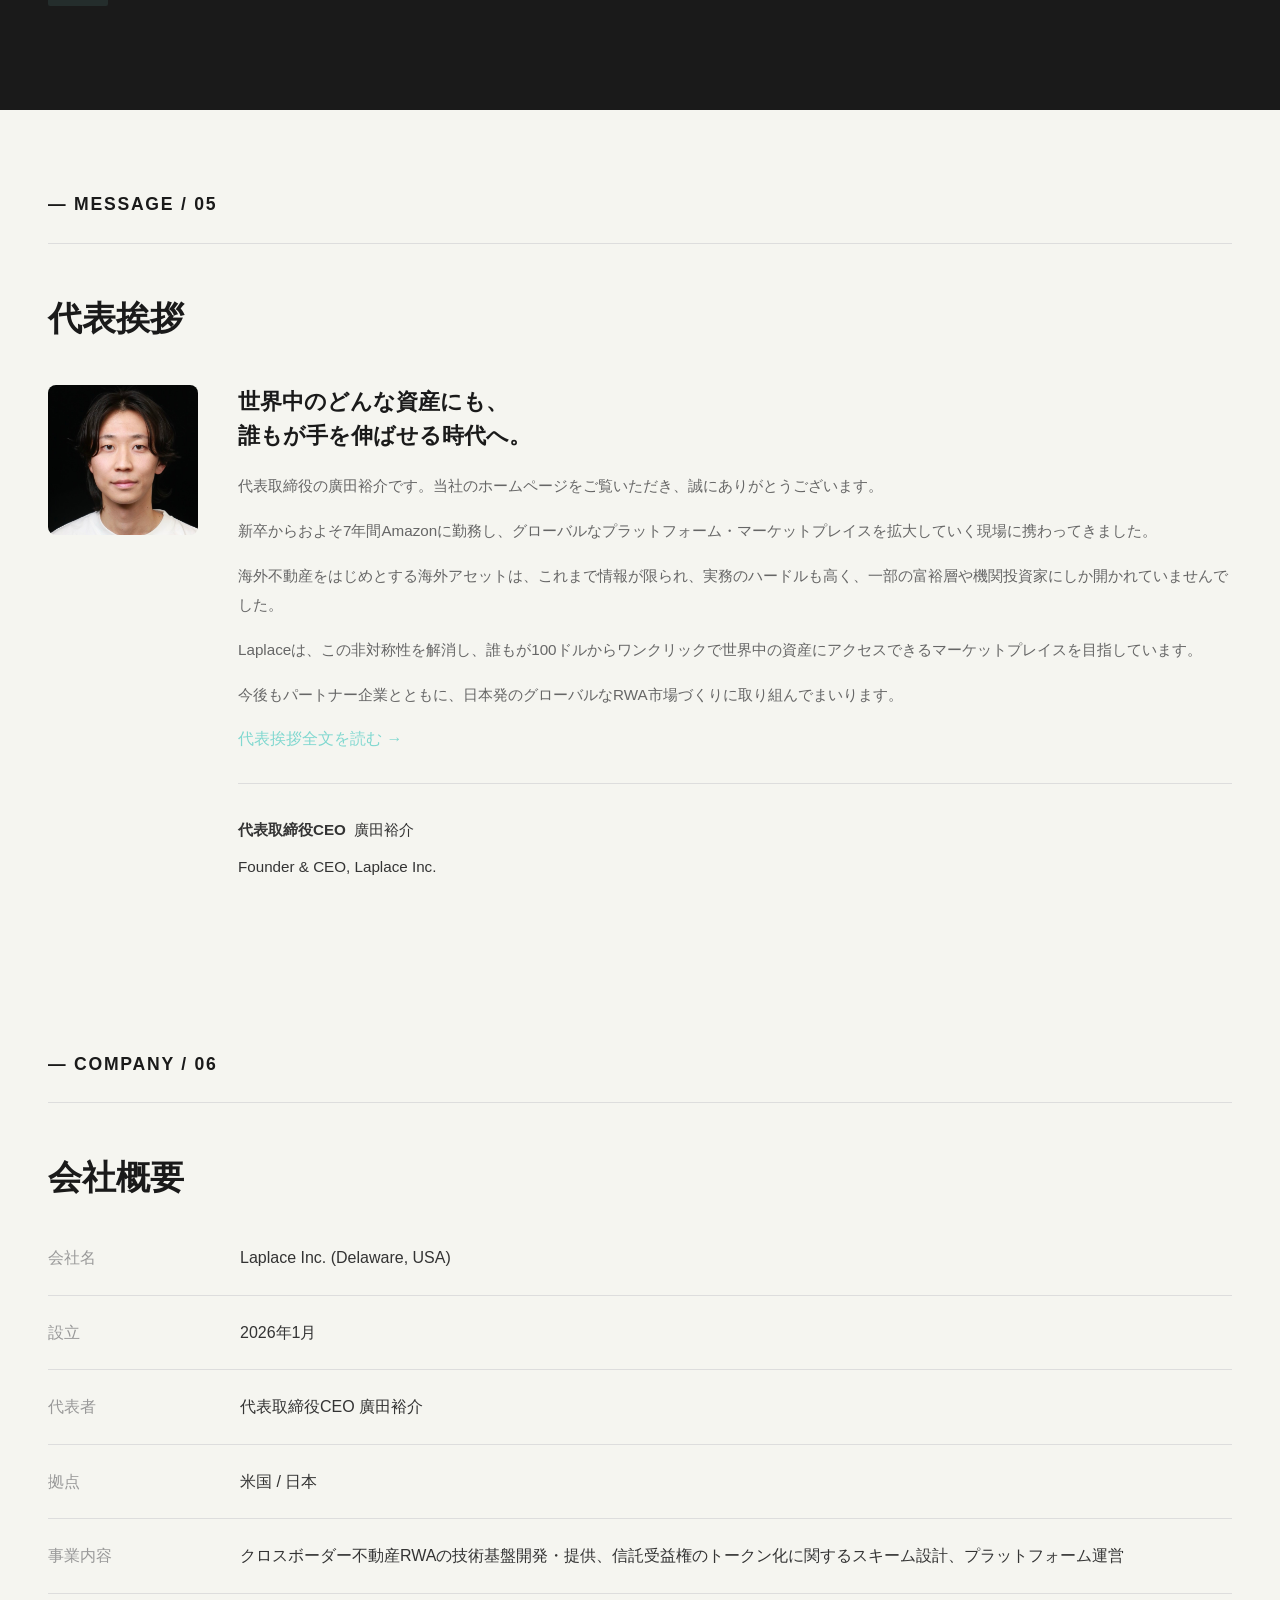
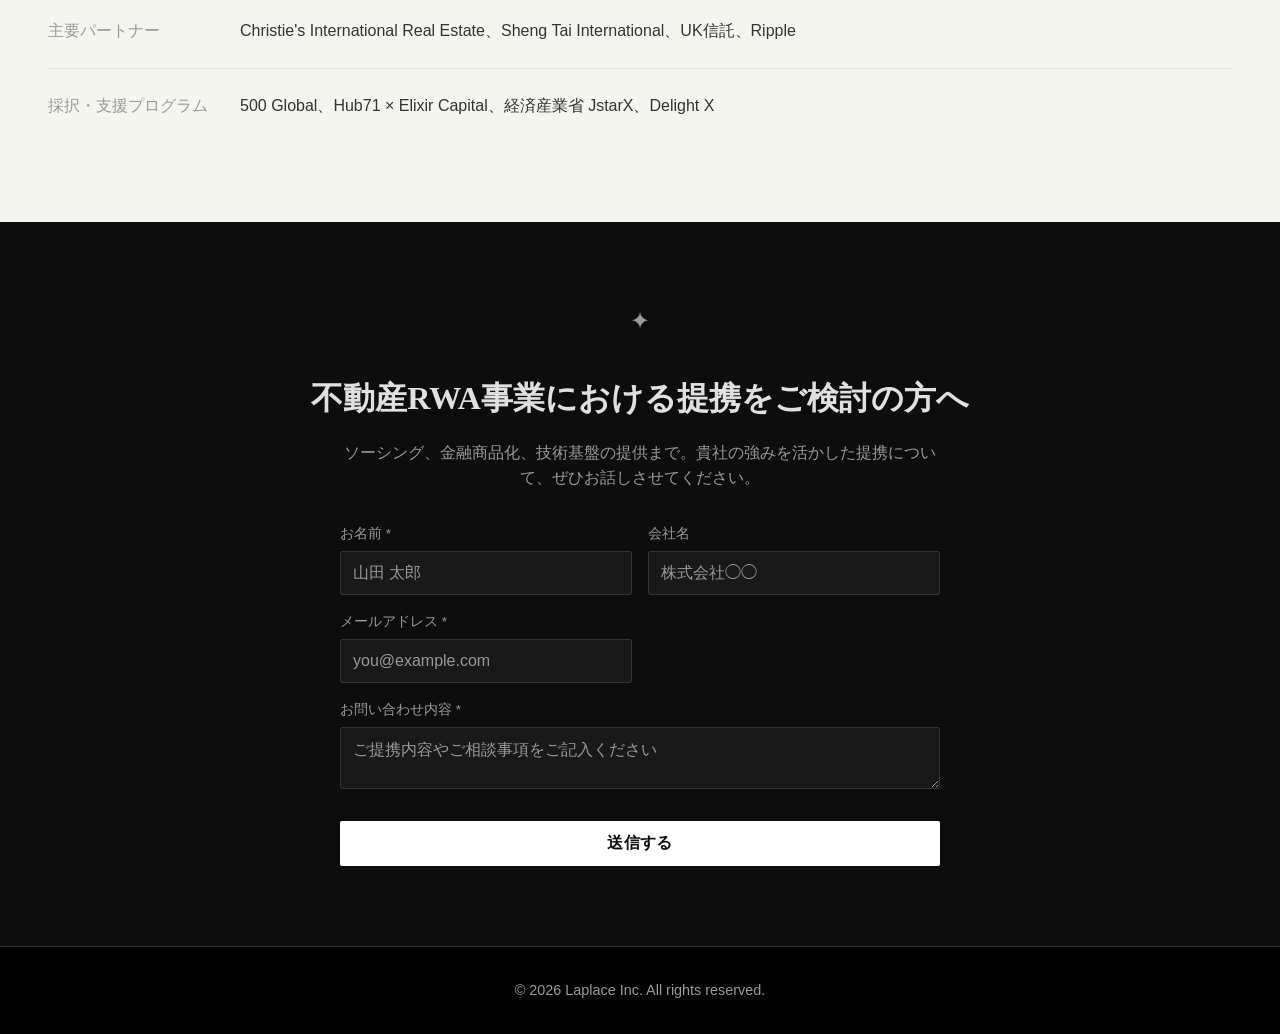
==== commit 33f67804: "Remove UK Trust partnership article from News section Remove the "株式会社UK信託と海外不動産の日本展開において戦略的パートナーシップ" ====
--- a/index.html
+++ b/index.html
@@ -4,6 +4,7 @@
   <meta charset="UTF-8">
   <meta name="viewport" content="width=device-width, initial-scale=1.0">
   <title>Laplace | クロスボーダー不動産RWAインフラ</title>
+  <link rel="icon" type="image/svg+xml" href="favicon.svg">
   <link rel="stylesheet" href="css/style.css?v=6">
 </head>
 <body>
@@ -27,9 +28,36 @@
 
   <!-- Hero Section -->
   <section class="hero">
-    <video autoplay muted loop playsinline webkit-playsinline="true" preload="auto" class="hero-video">
-      <source src="videos/hero.mp4" type="video/mp4">
+    <video autoplay muted loop playsinline webkit-playsinline="true" disablepictureinpicture preload="auto" id="heroVideo" class="hero-video">
+      <source src="videos/hero.mp4?v=2" type="video/mp4">
     </video>
+    <script>
+      (function () {
+        var v = document.getElementById('heroVideo');
+        if (!v) return;
+        v.muted = true;
+        v.controls = false;
+        var tryPlay = function () { v.play().catch(function () {}); };
+        tryPlay();
+        ['loadedmetadata', 'loadeddata', 'canplay', 'canplaythrough'].forEach(function (evt) {
+          v.addEventListener(evt, tryPlay);
+        });
+        var unlock = function () {
+          tryPlay();
+          if (!v.paused) {
+            ['touchstart', 'touchend', 'click', 'scroll'].forEach(function (evt) {
+              document.removeEventListener(evt, unlock);
+            });
+          }
+        };
+        ['touchstart', 'touchend', 'click', 'scroll'].forEach(function (evt) {
+          document.addEventListener(evt, unlock, { passive: true });
+        });
+        document.addEventListener('visibilitychange', function () {
+          if (!document.hidden) tryPlay();
+        });
+      })();
+    </script>
     <div class="hero-overlay"></div>
     <div class="hero-content">
       <p class="hero-subtitle">— CROSS-BORDER REAL ESTATE RWA</p>
@@ -70,11 +98,6 @@
         <div class="news-date">2026.07.15</div>
         <div class="news-tag">登壇</div>
         <p><a href="news.html#article-12">東京大学ブロックチェーンイノベーション寄附講座にて代表・廣田裕介が講師として登壇</a></p>
-      </article>
-      <article class="news-item">
-        <div class="news-date">2026.06.15</div>
-        <div class="news-tag">プレス</div>
-        <p><a href="news.html#article-11">株式会社UK信託と海外不動産の日本展開において戦略的パートナーシップを締結</a></p>
       </article>
       <article class="news-item">
         <div class="news-date">2026.05.27</div>
@@ -376,6 +399,6 @@
     <p>&copy; 2026 Laplace Inc. All rights reserved.</p>
   </footer>
 
-  <script src="js/main.js?v=6"></script>
+  <script src="js/main.js?v=7"></script>
 </body>
 </html>
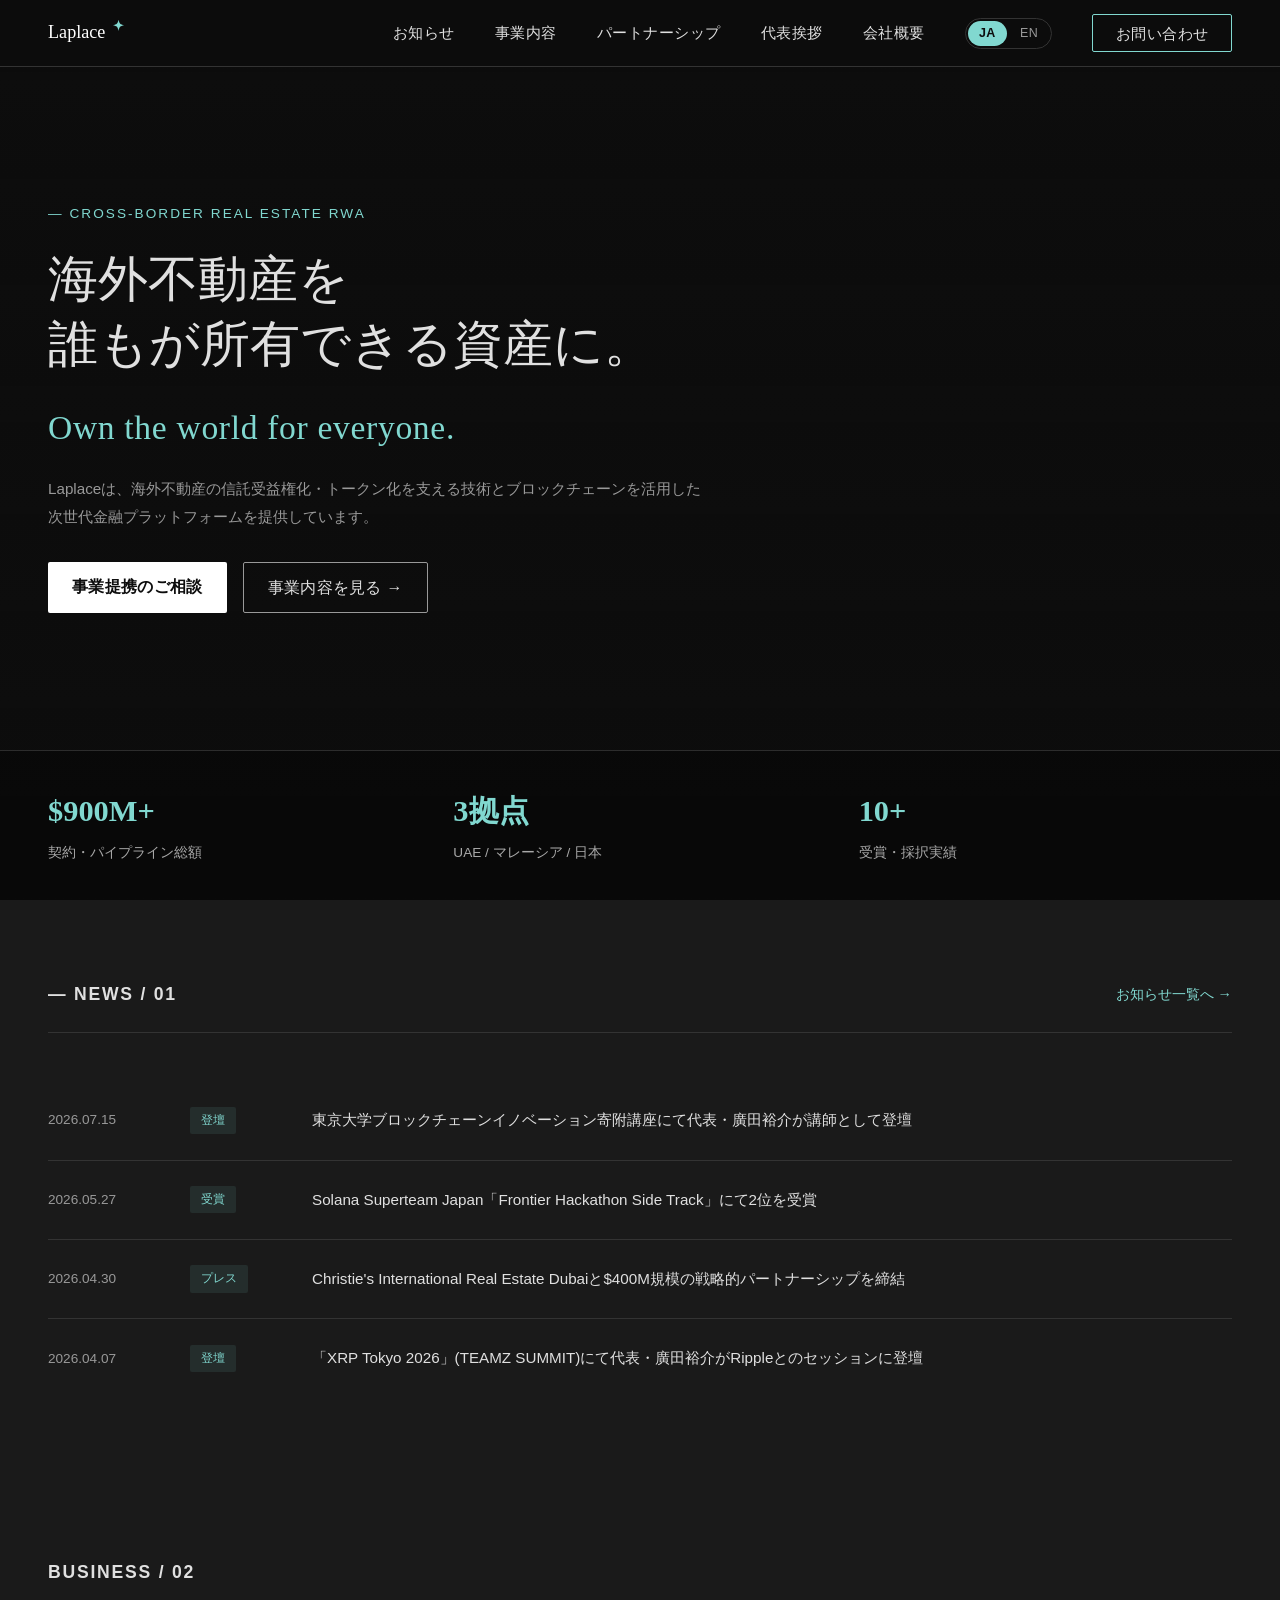
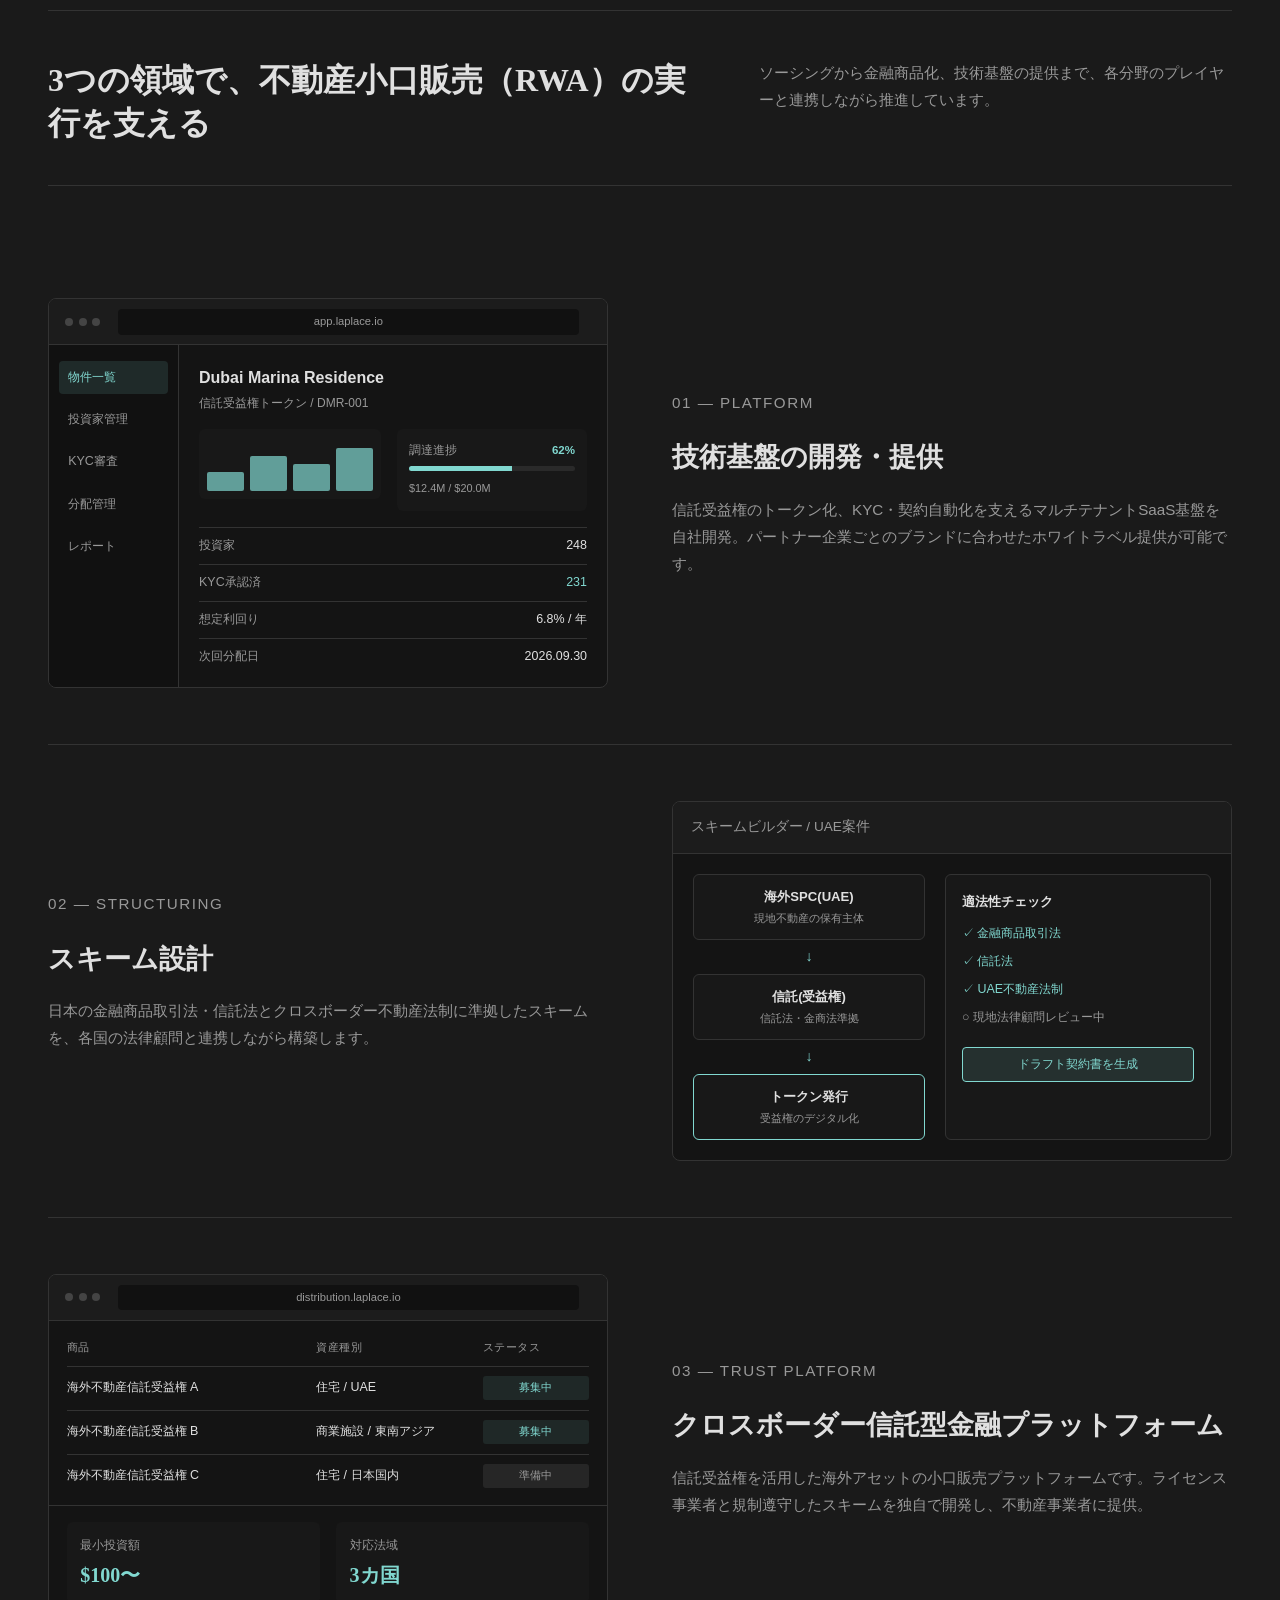
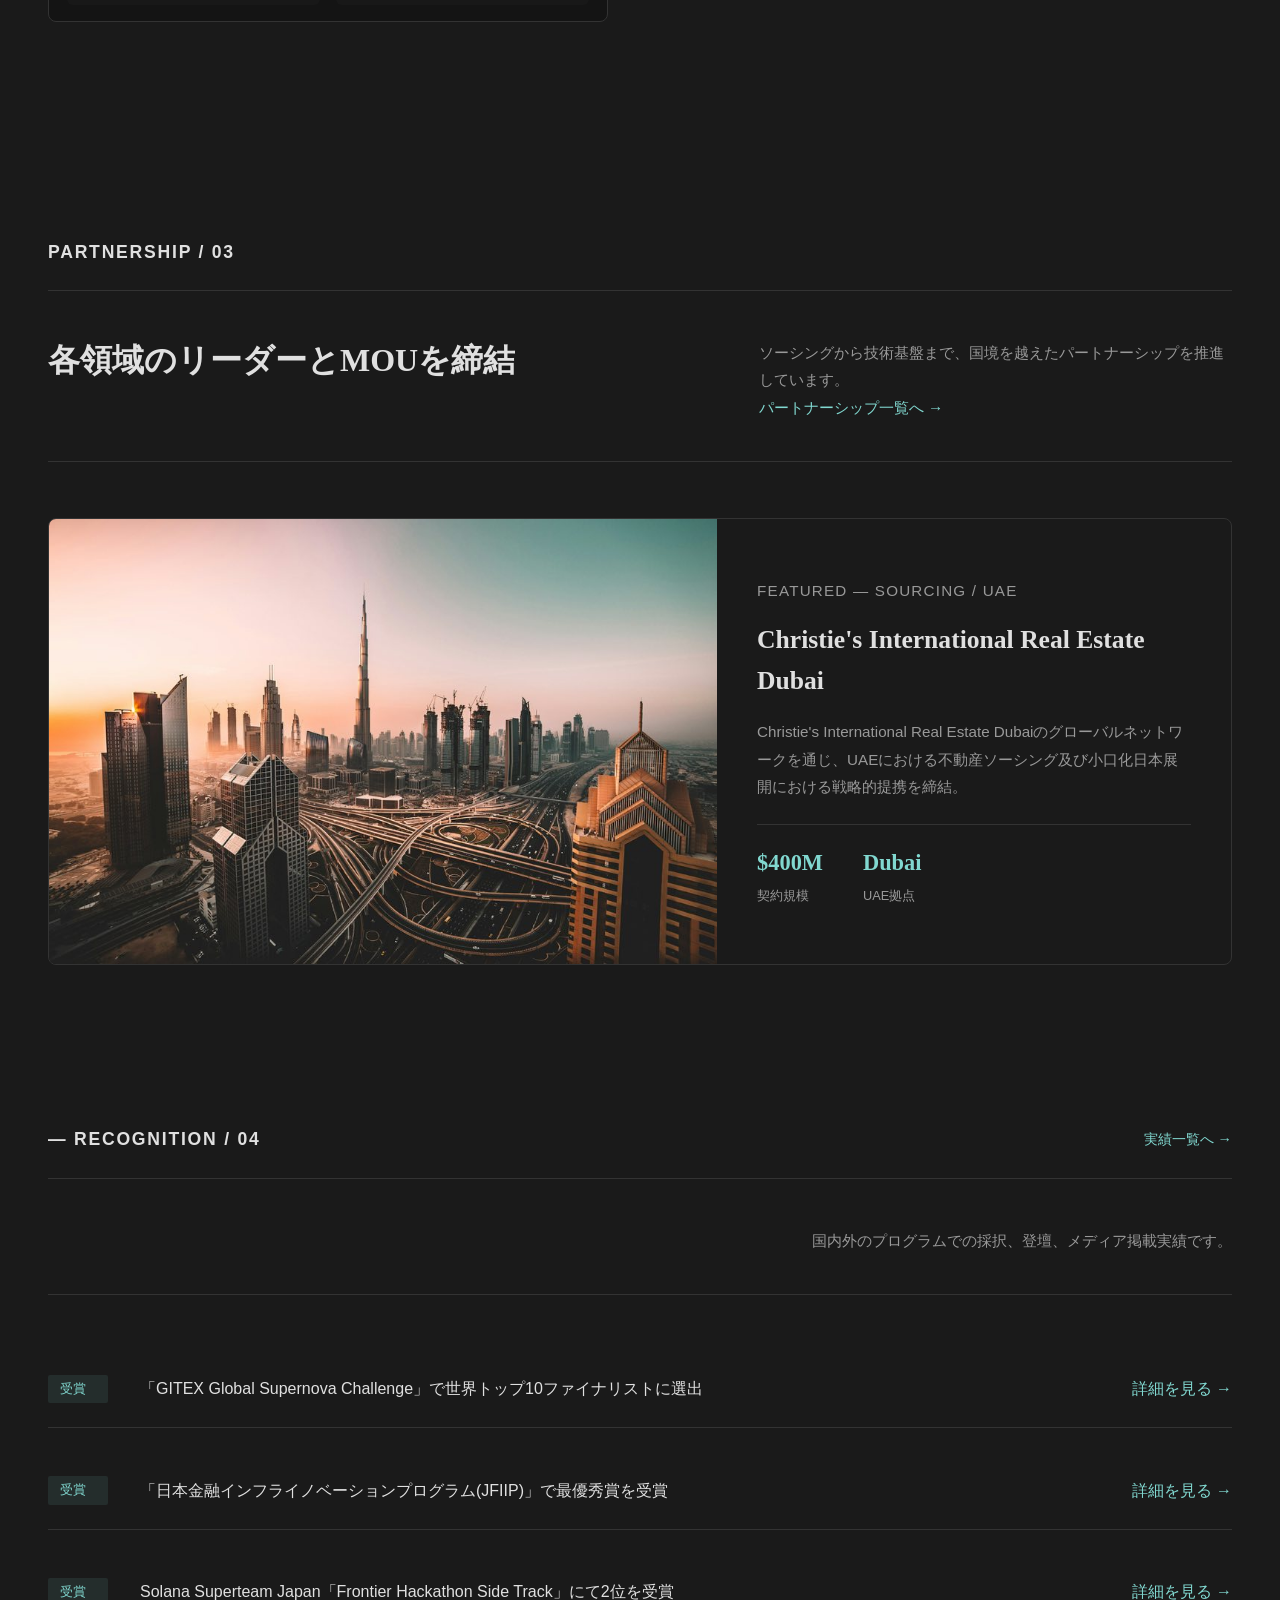
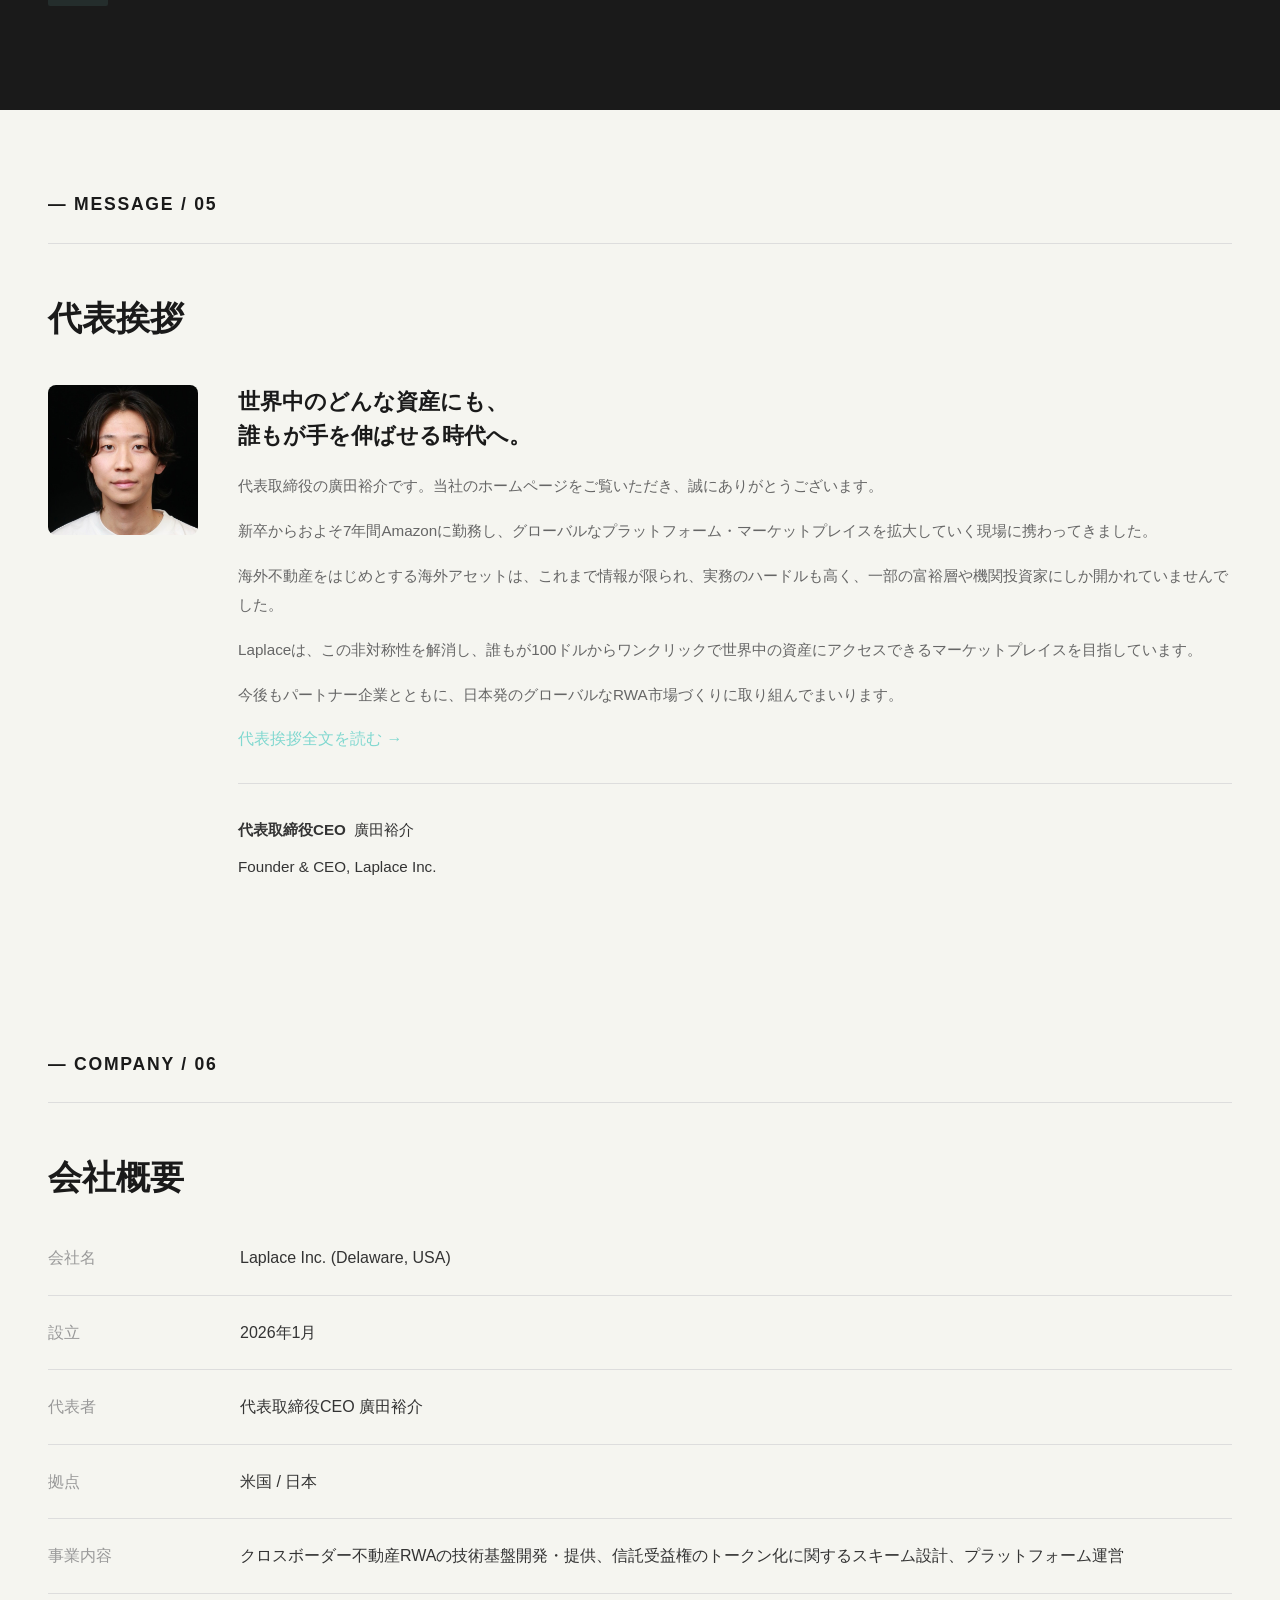
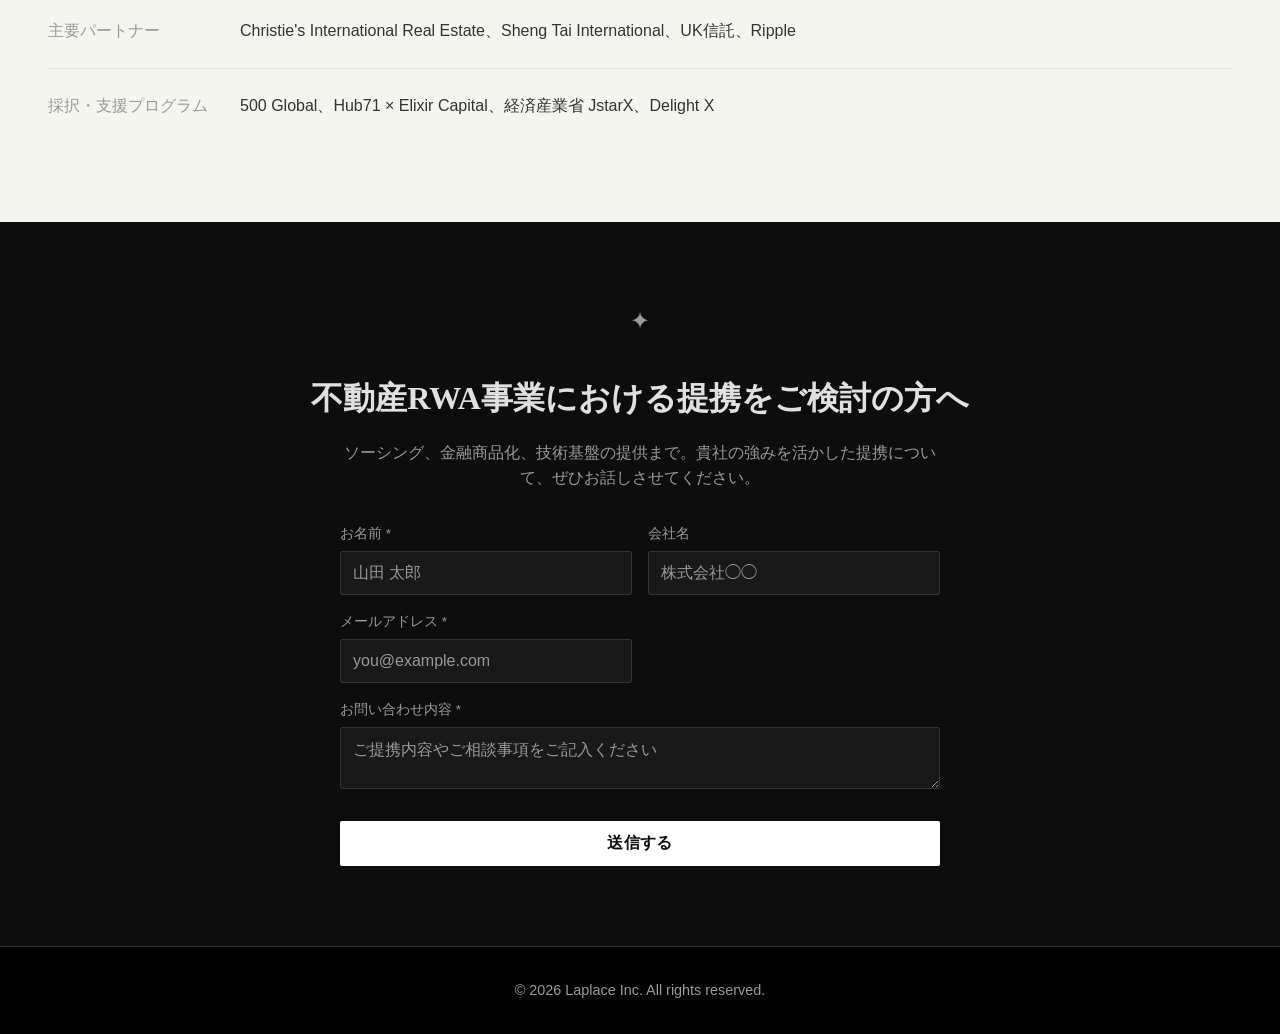
==== commit 61b865eb: "Add Japanese/English language toggle across the whole site Add a JA/EN switcher in the nav (desktop " ====
--- a/index.html
+++ b/index.html
@@ -1,11 +1,21 @@
 <!DOCTYPE html>
-<html lang="ja">
+<html lang="ja" data-lang="ja">
 <head>
   <meta charset="UTF-8">
   <meta name="viewport" content="width=device-width, initial-scale=1.0">
   <title>Laplace | クロスボーダー不動産RWAインフラ</title>
   <link rel="icon" type="image/svg+xml" href="favicon.svg">
-  <link rel="stylesheet" href="css/style.css?v=6">
+  <link rel="stylesheet" href="css/style.css?v=7">
+  <script>
+    (function () {
+      try {
+        if (localStorage.getItem('lang') === 'en') {
+          document.documentElement.setAttribute('data-lang', 'en');
+          document.documentElement.lang = 'en';
+        }
+      } catch (e) {}
+    })();
+  </script>
 </head>
 <body>
   <!-- Header -->
@@ -16,12 +26,18 @@
         <span></span><span></span><span></span>
       </button>
       <ul class="nav-menu">
-        <li><a href="index.html#news">お知らせ</a></li>
-        <li><a href="index.html#business">事業内容</a></li>
-        <li><a href="index.html#partnership">パートナーシップ</a></li>
-        <li><a href="index.html#ceo">代表挨拶</a></li>
-        <li><a href="index.html#company">会社概要</a></li>
-        <li><a href="index.html#contact" class="btn-contact">お問い合わせ</a></li>
+        <li><a href="index.html#news"><span data-lang-ja>お知らせ</span><span data-lang-en>News</span></a></li>
+        <li><a href="index.html#business"><span data-lang-ja>事業内容</span><span data-lang-en>Business</span></a></li>
+        <li><a href="index.html#partnership"><span data-lang-ja>パートナーシップ</span><span data-lang-en>Partnerships</span></a></li>
+        <li><a href="index.html#ceo"><span data-lang-ja>代表挨拶</span><span data-lang-en>Message</span></a></li>
+        <li><a href="index.html#company"><span data-lang-ja>会社概要</span><span data-lang-en>Company</span></a></li>
+        <li>
+          <div class="lang-switch" role="group" aria-label="Language">
+            <button type="button" class="lang-option" data-set-lang="ja">JA</button>
+            <button type="button" class="lang-option" data-set-lang="en">EN</button>
+          </div>
+        </li>
+        <li><a href="index.html#contact" class="btn-contact"><span data-lang-ja>お問い合わせ</span><span data-lang-en>Contact</span></a></li>
       </ul>
     </nav>
   </header>
@@ -61,28 +77,32 @@
     <div class="hero-overlay"></div>
     <div class="hero-content">
       <p class="hero-subtitle">— CROSS-BORDER REAL ESTATE RWA</p>
-      <h1 class="hero-title">海外不動産を<br><span class="hero-title-line2">誰もが所有できる資産に。</span></h1>
+      <h1 class="hero-title">
+        <span data-lang-ja>海外不動産を<br><span class="hero-title-line2">誰もが所有できる資産に。</span></span>
+        <span data-lang-en>Overseas real estate,<br><span class="hero-title-line2">an asset everyone can own.</span></span>
+      </h1>
       <p class="hero-text">Own the world for everyone.</p>
       <p class="hero-description">
-        Laplaceは、海外不動産の信託受益権化・トークン化を支える技術とブロックチェーンを活用した次世代金融プラットフォームを提供しています。
+        <span data-lang-ja>Laplaceは、海外不動産の信託受益権化・トークン化を支える技術とブロックチェーンを活用した次世代金融プラットフォームを提供しています。</span>
+        <span data-lang-en>Laplace provides a next-generation financial platform, powered by trust-beneficiary tokenization technology and blockchain, that makes overseas real estate investable for everyone.</span>
       </p>
       <div class="hero-buttons">
-        <a href="index.html#contact" class="btn btn-primary">事業提携のご相談</a>
-        <a href="index.html#business" class="btn btn-secondary">事業内容を見る →</a>
+        <a href="index.html#contact" class="btn btn-primary"><span data-lang-ja>事業提携のご相談</span><span data-lang-en>Partner With Us</span></a>
+        <a href="index.html#business" class="btn btn-secondary"><span data-lang-ja>事業内容を見る →</span><span data-lang-en>View Our Business →</span></a>
       </div>
     </div>
     <div class="hero-stats">
       <div class="stat-item">
         <div class="stat-value">$900M+</div>
-        <div class="stat-label">契約・パイプライン総額</div>
+        <div class="stat-label"><span data-lang-ja>契約・パイプライン総額</span><span data-lang-en>Contract &amp; Pipeline Value</span></div>
       </div>
       <div class="stat-item">
-        <div class="stat-value">3拠点</div>
-        <div class="stat-label">UAE / マレーシア / 日本</div>
+        <div class="stat-value"><span data-lang-ja>3拠点</span><span data-lang-en>3 Locations</span></div>
+        <div class="stat-label"><span data-lang-ja>UAE / マレーシア / 日本</span><span data-lang-en>UAE / Malaysia / Japan</span></div>
       </div>
       <div class="stat-item">
         <div class="stat-value">10+</div>
-        <div class="stat-label">受賞・採択実績</div>
+        <div class="stat-label"><span data-lang-ja>受賞・採択実績</span><span data-lang-en>Awards &amp; Selections</span></div>
       </div>
     </div>
   </section>
@@ -91,28 +111,40 @@
   <section id="news" class="section news">
     <div class="section-header">
       <h2>— NEWS / 01</h2>
-      <a href="news.html" class="section-link">お知らせ一覧へ →</a>
+      <a href="news.html" class="section-link"><span data-lang-ja>お知らせ一覧へ →</span><span data-lang-en>View All News →</span></a>
     </div>
     <div class="news-list">
       <article class="news-item">
         <div class="news-date">2026.07.15</div>
-        <div class="news-tag">登壇</div>
-        <p><a href="news.html#article-12">東京大学ブロックチェーンイノベーション寄附講座にて代表・廣田裕介が講師として登壇</a></p>
+        <div class="news-tag"><span data-lang-ja>登壇</span><span data-lang-en>Speaking</span></div>
+        <p><a href="news.html#article-12">
+          <span data-lang-ja>東京大学ブロックチェーンイノベーション寄附講座にて代表・廣田裕介が講師として登壇</span>
+          <span data-lang-en>Founder Yusuke Hirota lectures at the University of Tokyo's Blockchain Innovation Endowed Course</span>
+        </a></p>
       </article>
       <article class="news-item">
         <div class="news-date">2026.05.27</div>
-        <div class="news-tag">受賞</div>
-        <p><a href="news.html#article-10">Solana Superteam Japan「Frontier Hackathon Side Track」にて2位を受賞</a></p>
+        <div class="news-tag"><span data-lang-ja>受賞</span><span data-lang-en>Award</span></div>
+        <p><a href="news.html#article-10">
+          <span data-lang-ja>Solana Superteam Japan「Frontier Hackathon Side Track」にて2位を受賞</span>
+          <span data-lang-en>Laplace wins 2nd place at Solana Superteam Japan's "Frontier Hackathon Side Track"</span>
+        </a></p>
       </article>
       <article class="news-item">
         <div class="news-date">2026.04.30</div>
-        <div class="news-tag">プレス</div>
-        <p><a href="news.html#article-9">Christie's International Real Estate Dubaiと$400M規模の戦略的パートナーシップを締結</a></p>
+        <div class="news-tag"><span data-lang-ja>プレス</span><span data-lang-en>Press</span></div>
+        <p><a href="news.html#article-9">
+          <span data-lang-ja>Christie's International Real Estate Dubaiと$400M規模の戦略的パートナーシップを締結</span>
+          <span data-lang-en>Laplace signs $400M strategic partnership with Christie's International Real Estate Dubai</span>
+        </a></p>
       </article>
       <article class="news-item">
         <div class="news-date">2026.04.07</div>
-        <div class="news-tag">登壇</div>
-        <p><a href="news.html#article-8">「XRP Tokyo 2026」(TEAMZ SUMMIT)にて代表・廣田裕介がRippleとのセッションに登壇</a></p>
+        <div class="news-tag"><span data-lang-ja>登壇</span><span data-lang-en>Speaking</span></div>
+        <p><a href="news.html#article-8">
+          <span data-lang-ja>「XRP Tokyo 2026」(TEAMZ SUMMIT)にて代表・廣田裕介がRippleとのセッションに登壇</span>
+          <span data-lang-en>Founder Yusuke Hirota speaks alongside Ripple at "XRP Tokyo 2026" (TEAMZ SUMMIT)</span>
+        </a></p>
       </article>
     </div>
   </section>
@@ -123,8 +155,14 @@
       <h2>BUSINESS / 02</h2>
     </div>
     <div class="section-intro">
-      <h3>3つの領域で、不動産小口販売（RWA）の実行を支える</h3>
-      <p>ソーシングから金融商品化、技術基盤の提供まで、各分野のプレイヤーと連携しながら推進しています。</p>
+      <h3>
+        <span data-lang-ja>3つの領域で、不動産小口販売（RWA）の実行を支える</span>
+        <span data-lang-en>Enabling Fractional Real Estate Sales (RWA) Across Three Domains</span>
+      </h3>
+      <p>
+        <span data-lang-ja>ソーシングから金融商品化、技術基盤の提供まで、各分野のプレイヤーと連携しながら推進しています。</span>
+        <span data-lang-en>From sourcing to financial structuring to platform infrastructure, we work alongside partners at every stage.</span>
+      </p>
     </div>
 
     <!-- Platform Sub-section -->
@@ -136,22 +174,22 @@
         </div>
         <div class="app-body">
           <div class="app-sidebar">
-            <div class="sidebar-item active">物件一覧</div>
-            <div class="sidebar-item">投資家管理</div>
-            <div class="sidebar-item">KYC審査</div>
-            <div class="sidebar-item">分配管理</div>
-            <div class="sidebar-item">レポート</div>
+            <div class="sidebar-item active"><span data-lang-ja>物件一覧</span><span data-lang-en>Properties</span></div>
+            <div class="sidebar-item"><span data-lang-ja>投資家管理</span><span data-lang-en>Investors</span></div>
+            <div class="sidebar-item"><span data-lang-ja>KYC審査</span><span data-lang-en>KYC Review</span></div>
+            <div class="sidebar-item"><span data-lang-ja>分配管理</span><span data-lang-en>Distributions</span></div>
+            <div class="sidebar-item"><span data-lang-ja>レポート</span><span data-lang-en>Reports</span></div>
           </div>
           <div class="app-main">
             <h4>Dubai Marina Residence</h4>
-            <p class="app-sub">信託受益権トークン / DMR-001</p>
+            <p class="app-sub"><span data-lang-ja>信託受益権トークン / DMR-001</span><span data-lang-en>Trust Beneficiary Token / DMR-001</span></p>
             <div class="app-chart-row">
               <div class="mini-bars">
                 <span style="height:35%"></span><span style="height:65%"></span><span style="height:50%"></span><span style="height:80%"></span>
               </div>
               <div class="progress-box">
                 <div class="progress-top">
-                  <span class="progress-label">調達進捗</span>
+                  <span class="progress-label"><span data-lang-ja>調達進捗</span><span data-lang-en>Funding Progress</span></span>
                   <span class="progress-value">62%</span>
                 </div>
                 <div class="progress-bar"><div class="progress-fill" style="width:62%"></div></div>
@@ -159,18 +197,21 @@
               </div>
             </div>
             <div class="app-stats-list">
-              <div class="app-stat-row"><span>投資家</span><span>248名</span></div>
-              <div class="app-stat-row"><span>KYC承認済</span><span class="accent">231名</span></div>
-              <div class="app-stat-row"><span>想定利回り</span><span>6.8% / 年</span></div>
-              <div class="app-stat-row"><span>次回分配日</span><span>2026.09.30</span></div>
+              <div class="app-stat-row"><span><span data-lang-ja>投資家</span><span data-lang-en>Investors</span></span><span>248</span></div>
+              <div class="app-stat-row"><span><span data-lang-ja>KYC承認済</span><span data-lang-en>KYC Approved</span></span><span class="accent">231</span></div>
+              <div class="app-stat-row"><span><span data-lang-ja>想定利回り</span><span data-lang-en>Est. Yield</span></span><span><span data-lang-ja>6.8% / 年</span><span data-lang-en>6.8% / yr</span></span></div>
+              <div class="app-stat-row"><span><span data-lang-ja>次回分配日</span><span data-lang-en>Next Distribution</span></span><span>2026.09.30</span></div>
             </div>
           </div>
         </div>
       </div>
       <div class="subsection-text">
         <p class="subsection-label">01 — PLATFORM</p>
-        <h3>技術基盤の開発・提供</h3>
-        <p>信託受益権のトークン化、KYC・契約自動化を支えるマルチテナントSaaS基盤を自社開発。パートナー企業ごとのブランドに合わせたホワイトラベル提供が可能です。</p>
+        <h3><span data-lang-ja>技術基盤の開発・提供</span><span data-lang-en>Platform Development &amp; Operations</span></h3>
+        <p>
+          <span data-lang-ja>信託受益権のトークン化、KYC・契約自動化を支えるマルチテナントSaaS基盤を自社開発。パートナー企業ごとのブランドに合わせたホワイトラベル提供が可能です。</span>
+          <span data-lang-en>We build a proprietary multi-tenant SaaS platform that powers trust-beneficiary tokenization and automates KYC and contracting, available white-labeled to match each partner's brand.</span>
+        </p>
       </div>
     </div>
 
@@ -178,35 +219,38 @@
     <div class="subsection structuring-block">
       <div class="subsection-text">
         <p class="subsection-label">02 — STRUCTURING</p>
-        <h3>スキーム設計</h3>
-        <p>日本の金融商品取引法・信託法とクロスボーダー不動産法制に準拠したスキームを、各国の法律顧問と連携しながら構築します。</p>
+        <h3><span data-lang-ja>スキーム設計</span><span data-lang-en>Scheme Design</span></h3>
+        <p>
+          <span data-lang-ja>日本の金融商品取引法・信託法とクロスボーダー不動産法制に準拠したスキームを、各国の法律顧問と連携しながら構築します。</span>
+          <span data-lang-en>We design schemes that comply with Japan's Financial Instruments and Exchange Act, Trust Act, and cross-border real estate regulations, working closely with legal counsel in each jurisdiction.</span>
+        </p>
       </div>
       <div class="mockup-card scheme-mockup">
-        <div class="mockup-header">スキームビルダー / UAE案件</div>
+        <div class="mockup-header"><span data-lang-ja>スキームビルダー / UAE案件</span><span data-lang-en>Scheme Builder / UAE Deal</span></div>
         <div class="scheme-body">
           <div class="scheme-flow">
             <div class="flow-step">
-              <div class="flow-title">海外SPC(UAE)</div>
-              <div class="flow-sub">現地不動産の保有主体</div>
+              <div class="flow-title"><span data-lang-ja>海外SPC(UAE)</span><span data-lang-en>Offshore SPC (UAE)</span></div>
+              <div class="flow-sub"><span data-lang-ja>現地不動産の保有主体</span><span data-lang-en>Local real estate holding entity</span></div>
             </div>
             <div class="flow-arrow">↓</div>
             <div class="flow-step">
-              <div class="flow-title">信託(受益権)</div>
-              <div class="flow-sub">信託法・金商法準拠</div>
+              <div class="flow-title"><span data-lang-ja>信託(受益権)</span><span data-lang-en>Trust (Beneficiary Rights)</span></div>
+              <div class="flow-sub"><span data-lang-ja>信託法・金商法準拠</span><span data-lang-en>Trust Act / FIEA compliant</span></div>
             </div>
             <div class="flow-arrow">↓</div>
             <div class="flow-step active">
-              <div class="flow-title">トークン発行</div>
-              <div class="flow-sub">受益権のデジタル化</div>
+              <div class="flow-title"><span data-lang-ja>トークン発行</span><span data-lang-en>Token Issuance</span></div>
+              <div class="flow-sub"><span data-lang-ja>受益権のデジタル化</span><span data-lang-en>Digitizing beneficiary rights</span></div>
             </div>
           </div>
           <div class="scheme-checklist">
-            <div class="checklist-title">適法性チェック</div>
-            <div class="check-item done">✓ 金融商品取引法</div>
-            <div class="check-item done">✓ 信託法</div>
-            <div class="check-item done">✓ UAE不動産法制</div>
-            <div class="check-item pending">○ 現地法律顧問レビュー中</div>
-            <button class="scheme-btn">ドラフト契約書を生成</button>
+            <div class="checklist-title"><span data-lang-ja>適法性チェック</span><span data-lang-en>Compliance Checklist</span></div>
+            <div class="check-item done">✓ <span data-lang-ja>金融商品取引法</span><span data-lang-en>Financial Instruments and Exchange Act</span></div>
+            <div class="check-item done">✓ <span data-lang-ja>信託法</span><span data-lang-en>Trust Act</span></div>
+            <div class="check-item done">✓ <span data-lang-ja>UAE不動産法制</span><span data-lang-en>UAE Real Estate Law</span></div>
+            <div class="check-item pending">○ <span data-lang-ja>現地法律顧問レビュー中</span><span data-lang-en>Local counsel review in progress</span></div>
+            <button class="scheme-btn"><span data-lang-ja>ドラフト契約書を生成</span><span data-lang-en>Generate Draft Contract</span></button>
           </div>
         </div>
       </div>
@@ -221,27 +265,30 @@
         </div>
         <div class="partner-table">
           <div class="partner-table-row head">
-            <span>商品</span><span>資産種別</span><span>ステータス</span>
+            <span><span data-lang-ja>商品</span><span data-lang-en>Product</span></span><span><span data-lang-ja>資産種別</span><span data-lang-en>Asset Type</span></span><span><span data-lang-ja>ステータス</span><span data-lang-en>Status</span></span>
           </div>
           <div class="partner-table-row">
-            <span>海外不動産信託受益権 A</span><span>住宅 / UAE</span><span class="status done">募集中</span>
+            <span><span data-lang-ja>海外不動産信託受益権 A</span><span data-lang-en>Overseas Real Estate Trust Right A</span></span><span><span data-lang-ja>住宅 / UAE</span><span data-lang-en>Residential / UAE</span></span><span class="status done"><span data-lang-ja>募集中</span><span data-lang-en>Open</span></span>
           </div>
           <div class="partner-table-row">
-            <span>海外不動産信託受益権 B</span><span>商業施設 / 東南アジア</span><span class="status done">募集中</span>
+            <span><span data-lang-ja>海外不動産信託受益権 B</span><span data-lang-en>Overseas Real Estate Trust Right B</span></span><span><span data-lang-ja>商業施設 / 東南アジア</span><span data-lang-en>Commercial / Southeast Asia</span></span><span class="status done"><span data-lang-ja>募集中</span><span data-lang-en>Open</span></span>
           </div>
           <div class="partner-table-row">
-            <span>海外不動産信託受益権 C</span><span>住宅 / 日本国内</span><span class="status pending">準備中</span>
+            <span><span data-lang-ja>海外不動産信託受益権 C</span><span data-lang-en>Overseas Real Estate Trust Right C</span></span><span><span data-lang-ja>住宅 / 日本国内</span><span data-lang-en>Residential / Japan</span></span><span class="status pending"><span data-lang-ja>準備中</span><span data-lang-en>Coming Soon</span></span>
           </div>
         </div>
         <div class="partner-stats">
-          <div class="partner-stat"><span class="label">最小投資額</span><span class="value">$100〜</span></div>
-          <div class="partner-stat"><span class="label">対応法域</span><span class="value">3カ国</span></div>
+          <div class="partner-stat"><span class="label"><span data-lang-ja>最小投資額</span><span data-lang-en>Min. Investment</span></span><span class="value"><span data-lang-ja>$100〜</span><span data-lang-en>From $100</span></span></div>
+          <div class="partner-stat"><span class="label"><span data-lang-ja>対応法域</span><span data-lang-en>Jurisdictions</span></span><span class="value"><span data-lang-ja>3カ国</span><span data-lang-en>3 Countries</span></span></div>
         </div>
       </div>
       <div class="subsection-text">
         <p class="subsection-label">03 — TRUST PLATFORM</p>
-        <h3>クロスボーダー信託型金融プラットフォーム</h3>
-        <p>信託受益権を活用した海外アセットの小口販売プラットフォームです。ライセンス事業者と規制遵守したスキームを独自で開発し、不動産事業者に提供。</p>
+        <h3><span data-lang-ja>クロスボーダー信託型金融プラットフォーム</span><span data-lang-en>Cross-Border Trust Financial Platform</span></h3>
+        <p>
+          <span data-lang-ja>信託受益権を活用した海外アセットの小口販売プラットフォームです。ライセンス事業者と規制遵守したスキームを独自で開発し、不動産事業者に提供。</span>
+          <span data-lang-en>A platform for the fractional sale of overseas assets using trust beneficiary rights. We develop compliant schemes in-house with licensed partners and provide them to real estate operators.</span>
+        </p>
       </div>
     </div>
   </section>
@@ -252,8 +299,12 @@
       <h2>PARTNERSHIP / 03</h2>
     </div>
     <div class="section-intro">
-      <h3>各領域のリーダーとMOUを締結</h3>
-      <p>ソーシングから技術基盤まで、国境を越えたパートナーシップを推進しています。<br><a href="partnerships.html" class="link">パートナーシップ一覧へ →</a></p>
+      <h3><span data-lang-ja>各領域のリーダーとMOUを締結</span><span data-lang-en>Signing MOUs With Leaders in Each Domain</span></h3>
+      <p>
+        <span data-lang-ja>ソーシングから技術基盤まで、国境を越えたパートナーシップを推進しています。</span>
+        <span data-lang-en>We're building cross-border partnerships spanning sourcing to technology infrastructure.</span>
+        <br><a href="partnerships.html" class="link"><span data-lang-ja>パートナーシップ一覧へ →</span><span data-lang-en>View All Partnerships →</span></a>
+      </p>
     </div>
     <div class="feature-card">
       <div class="feature-image">
@@ -262,10 +313,13 @@
       <div class="feature-info">
         <p class="feature-tag">FEATURED — SOURCING / UAE</p>
         <h4>Christie's International Real Estate Dubai</h4>
-        <p>Christie's International Real Estate Dubaiのグローバルネットワークを通じ、UAEにおける不動産ソーシング及び小口化日本展開における戦略的提携を締結。</p>
+        <p>
+          <span data-lang-ja>Christie's International Real Estate Dubaiのグローバルネットワークを通じ、UAEにおける不動産ソーシング及び小口化日本展開における戦略的提携を締結。</span>
+          <span data-lang-en>Through Christie's International Real Estate Dubai's global network, we've signed a strategic partnership for real estate sourcing in the UAE and its fractionalized rollout in Japan.</span>
+        </p>
         <div class="feature-stats">
-          <div class="feature-stat"><span class="value">$400M</span><span class="label">契約規模</span></div>
-          <div class="feature-stat"><span class="value">Dubai</span><span class="label">UAE拠点</span></div>
+          <div class="feature-stat"><span class="value">$400M</span><span class="label"><span data-lang-ja>契約規模</span><span data-lang-en>Deal Size</span></span></div>
+          <div class="feature-stat"><span class="value">Dubai</span><span class="label"><span data-lang-ja>UAE拠点</span><span data-lang-en>UAE Base</span></span></div>
         </div>
       </div>
     </div>
@@ -275,27 +329,39 @@
   <section class="section recognition">
     <div class="section-header">
       <h2>— RECOGNITION / 04</h2>
-      <a href="news.html" class="section-link">実績一覧へ →</a>
+      <a href="news.html" class="section-link"><span data-lang-ja>実績一覧へ →</span><span data-lang-en>View All Achievements →</span></a>
     </div>
     <div class="section-intro">
-      <p>国内外のプログラムでの採択、登壇、メディア掲載実績です。</p>
+      <p>
+        <span data-lang-ja>国内外のプログラムでの採択、登壇、メディア掲載実績です。</span>
+        <span data-lang-en>Selections, speaking engagements, and media coverage from programs in Japan and abroad.</span>
+      </p>
     </div>
     <h3 class="visually-hidden">受賞実績</h3>
     <div class="recognition-list">
       <article class="recognition-item">
-        <span class="label">受賞</span>
-        <p><a href="news.html#article-6">「GITEX Global Supernova Challenge」で世界トップ10ファイナリストに選出</a></p>
-        <a href="news.html#article-6" class="link">詳細を見る →</a>
+        <span class="label"><span data-lang-ja>受賞</span><span data-lang-en>Award</span></span>
+        <p><a href="news.html#article-6">
+          <span data-lang-ja>「GITEX Global Supernova Challenge」で世界トップ10ファイナリストに選出</span>
+          <span data-lang-en>Selected as a Top 10 global finalist at the "GITEX Global Supernova Challenge"</span>
+        </a></p>
+        <a href="news.html#article-6" class="link"><span data-lang-ja>詳細を見る →</span><span data-lang-en>Read More →</span></a>
       </article>
       <article class="recognition-item">
-        <span class="label">受賞</span>
-        <p><a href="news.html#article-7">「日本金融インフライノベーションプログラム(JFIIP)」で最優秀賞を受賞</a></p>
-        <a href="news.html#article-7" class="link">詳細を見る →</a>
+        <span class="label"><span data-lang-ja>受賞</span><span data-lang-en>Award</span></span>
+        <p><a href="news.html#article-7">
+          <span data-lang-ja>「日本金融インフライノベーションプログラム(JFIIP)」で最優秀賞を受賞</span>
+          <span data-lang-en>Wins Grand Prize at the "Japan Financial Infrastructure Innovation Program (JFIIP)"</span>
+        </a></p>
+        <a href="news.html#article-7" class="link"><span data-lang-ja>詳細を見る →</span><span data-lang-en>Read More →</span></a>
       </article>
       <article class="recognition-item">
-        <span class="label">受賞</span>
-        <p><a href="news.html#article-10">Solana Superteam Japan「Frontier Hackathon Side Track」にて2位を受賞</a></p>
-        <a href="news.html#article-10" class="link">詳細を見る →</a>
+        <span class="label"><span data-lang-ja>受賞</span><span data-lang-en>Award</span></span>
+        <p><a href="news.html#article-10">
+          <span data-lang-ja>Solana Superteam Japan「Frontier Hackathon Side Track」にて2位を受賞</span>
+          <span data-lang-en>Wins 2nd place at Solana Superteam Japan's "Frontier Hackathon Side Track"</span>
+        </a></p>
+        <a href="news.html#article-10" class="link"><span data-lang-ja>詳細を見る →</span><span data-lang-en>Read More →</span></a>
       </article>
     </div>
   </section>
@@ -305,19 +371,37 @@
     <div class="section-header">
       <h2>— MESSAGE / 05</h2>
     </div>
-    <h3 class="message-title">代表挨拶</h3>
+    <h3 class="message-title"><span data-lang-ja>代表挨拶</span><span data-lang-en>Message from the Founder</span></h3>
     <div class="ceo-profile">
       <img src="images/ceo-profile.jpg" alt="CEO - 廣田裕介" loading="lazy">
       <div class="ceo-info">
-        <h4>世界中のどんな資産にも、<br>誰もが手を伸ばせる時代へ。</h4>
-        <p>代表取締役の廣田裕介です。当社のホームページをご覧いただき、誠にありがとうございます。</p>
-        <p>新卒からおよそ7年間Amazonに勤務し、グローバルなプラットフォーム・マーケットプレイスを拡大していく現場に携わってきました。</p>
-        <p>海外不動産をはじめとする海外アセットは、これまで情報が限られ、実務のハードルも高く、一部の富裕層や機関投資家にしか開かれていませんでした。</p>
-        <p>Laplaceは、この非対称性を解消し、誰もが100ドルからワンクリックで世界中の資産にアクセスできるマーケットプレイスを目指しています。</p>
-        <p>今後もパートナー企業とともに、日本発のグローバルなRWA市場づくりに取り組んでまいります。</p>
-        <a href="message.html" class="link">代表挨拶全文を読む →</a>
+        <h4>
+          <span data-lang-ja>世界中のどんな資産にも、<br>誰もが手を伸ばせる時代へ。</span>
+          <span data-lang-en>Toward an era where anyone<br>can reach any asset, anywhere.</span>
+        </h4>
+        <p>
+          <span data-lang-ja>代表取締役の廣田裕介です。当社のホームページをご覧いただき、誠にありがとうございます。</span>
+          <span data-lang-en>I'm Yusuke Hirota, CEO of Laplace. Thank you for visiting our website.</span>
+        </p>
+        <p>
+          <span data-lang-ja>新卒からおよそ7年間Amazonに勤務し、グローバルなプラットフォーム・マーケットプレイスを拡大していく現場に携わってきました。</span>
+          <span data-lang-en>I spent roughly seven years at Amazon after graduating, working on the front lines of scaling a global platform marketplace.</span>
+        </p>
+        <p>
+          <span data-lang-ja>海外不動産をはじめとする海外アセットは、これまで情報が限られ、実務のハードルも高く、一部の富裕層や機関投資家にしか開かれていませんでした。</span>
+          <span data-lang-en>Overseas assets, real estate chief among them, have long been accessible only to a small circle of wealthy individuals and institutional investors, held back by limited information and high practical barriers.</span>
+        </p>
+        <p>
+          <span data-lang-ja>Laplaceは、この非対称性を解消し、誰もが100ドルからワンクリックで世界中の資産にアクセスできるマーケットプレイスを目指しています。</span>
+          <span data-lang-en>Laplace aims to close this gap, building a marketplace where anyone can access assets around the world with one click, starting from $100.</span>
+        </p>
+        <p>
+          <span data-lang-ja>今後もパートナー企業とともに、日本発のグローバルなRWA市場づくりに取り組んでまいります。</span>
+          <span data-lang-en>Together with our partners, we will keep building a global RWA market that starts here in Japan.</span>
+        </p>
+        <a href="message.html" class="link"><span data-lang-ja>代表挨拶全文を読む →</span><span data-lang-en>Read the Full Message →</span></a>
         <div class="ceo-signature">
-          <p><strong>代表取締役CEO</strong>&nbsp;&nbsp;廣田裕介</p>
+          <p><strong><span data-lang-ja>代表取締役CEO</span><span data-lang-en>CEO</span></strong>&nbsp;&nbsp;廣田裕介</p>
           <p>Founder &amp; CEO, Laplace Inc.</p>
         </div>
       </div>
@@ -329,35 +413,44 @@
     <div class="section-header">
       <h2>— COMPANY / 06</h2>
     </div>
-    <h3 class="message-title">会社概要</h3>
+    <h3 class="message-title"><span data-lang-ja>会社概要</span><span data-lang-en>Company</span></h3>
     <div class="company-info">
       <div class="info-row">
-        <span class="label">会社名</span>
+        <span class="label"><span data-lang-ja>会社名</span><span data-lang-en>Company Name</span></span>
         <span class="value">Laplace Inc. (Delaware, USA)</span>
       </div>
       <div class="info-row">
-        <span class="label">設立</span>
-        <span class="value">2026年1月</span>
-      </div>
-      <div class="info-row">
-        <span class="label">代表者</span>
-        <span class="value">代表取締役CEO 廣田裕介</span>
-      </div>
-      <div class="info-row">
-        <span class="label">拠点</span>
-        <span class="value">米国 / 日本</span>
-      </div>
-      <div class="info-row">
-        <span class="label">事業内容</span>
-        <span class="value">クロスボーダー不動産RWAの技術基盤開発・提供、信託受益権のトークン化に関するスキーム設計、プラットフォーム運営</span>
-      </div>
-      <div class="info-row">
-        <span class="label">主要パートナー</span>
-        <span class="value">Christie's International Real Estate、Sheng Tai International、UK信託、Ripple</span>
-      </div>
-      <div class="info-row">
-        <span class="label">採択・支援プログラム</span>
-        <span class="value">500 Global、Hub71 × Elixir Capital、経済産業省 JstarX、Delight X</span>
+        <span class="label"><span data-lang-ja>設立</span><span data-lang-en>Founded</span></span>
+        <span class="value"><span data-lang-ja>2026年1月</span><span data-lang-en>January 2026</span></span>
+      </div>
+      <div class="info-row">
+        <span class="label"><span data-lang-ja>代表者</span><span data-lang-en>Representative</span></span>
+        <span class="value"><span data-lang-ja>代表取締役CEO 廣田裕介</span><span data-lang-en>Yusuke Hirota, CEO</span></span>
+      </div>
+      <div class="info-row">
+        <span class="label"><span data-lang-ja>拠点</span><span data-lang-en>Locations</span></span>
+        <span class="value"><span data-lang-ja>米国 / 日本</span><span data-lang-en>USA / Japan</span></span>
+      </div>
+      <div class="info-row">
+        <span class="label"><span data-lang-ja>事業内容</span><span data-lang-en>Business</span></span>
+        <span class="value">
+          <span data-lang-ja>クロスボーダー不動産RWAの技術基盤開発・提供、信託受益権のトークン化に関するスキーム設計、プラットフォーム運営</span>
+          <span data-lang-en>Developing and operating technology infrastructure for cross-border real estate RWA, designing schemes for trust beneficiary right tokenization, and running the platform</span>
+        </span>
+      </div>
+      <div class="info-row">
+        <span class="label"><span data-lang-ja>主要パートナー</span><span data-lang-en>Key Partners</span></span>
+        <span class="value">
+          <span data-lang-ja>Christie's International Real Estate、Sheng Tai International、UK信託、Ripple</span>
+          <span data-lang-en>Christie's International Real Estate, Sheng Tai International, UK Trust, Ripple</span>
+        </span>
+      </div>
+      <div class="info-row">
+        <span class="label"><span data-lang-ja>採択・支援プログラム</span><span data-lang-en>Programs &amp; Accelerators</span></span>
+        <span class="value">
+          <span data-lang-ja>500 Global、Hub71 × Elixir Capital、経済産業省 JstarX、Delight X</span>
+          <span data-lang-en>500 Global, Hub71 × Elixir Capital, METI J-StarX, DelightX</span>
+        </span>
       </div>
     </div>
   </section>
@@ -365,32 +458,38 @@
   <!-- Contact Section -->
   <section id="contact" class="section contact">
     <p class="contact-star">✦</p>
-    <h2>不動産RWA事業における提携をご検討の方へ</h2>
-    <p>ソーシング、金融商品化、技術基盤の提供まで。貴社の強みを活かした提携について、ぜひお話しさせてください。</p>
+    <h2>
+      <span data-lang-ja>不動産RWA事業における提携をご検討の方へ</span>
+      <span data-lang-en>For Those Considering a Real Estate RWA Partnership</span>
+    </h2>
+    <p>
+      <span data-lang-ja>ソーシング、金融商品化、技術基盤の提供まで。貴社の強みを活かした提携について、ぜひお話しさせてください。</span>
+      <span data-lang-en>From sourcing to financial structuring to technology infrastructure — let's talk about a partnership that puts your strengths to work.</span>
+    </p>
     <form class="contact-form">
       <div class="form-group">
         <div class="field">
-          <label>お名前 *</label>
-          <input type="text" placeholder="山田 太郎" required>
+          <label><span data-lang-ja>お名前 *</span><span data-lang-en>Name *</span></label>
+          <input type="text" data-ph-ja="山田 太郎" data-ph-en="John Smith" placeholder="山田 太郎" required>
         </div>
         <div class="field">
-          <label>会社名</label>
-          <input type="text" placeholder="株式会社◯◯">
+          <label><span data-lang-ja>会社名</span><span data-lang-en>Company</span></label>
+          <input type="text" data-ph-ja="株式会社◯◯" data-ph-en="Company Inc." placeholder="株式会社◯◯">
         </div>
       </div>
       <div class="form-group">
         <div class="field">
-          <label>メールアドレス *</label>
+          <label><span data-lang-ja>メールアドレス *</span><span data-lang-en>Email *</span></label>
           <input type="email" placeholder="you@example.com" required>
         </div>
       </div>
       <div class="form-group">
         <div class="field">
-          <label>お問い合わせ内容 *</label>
-          <textarea placeholder="ご提携内容やご相談事項をご記入ください" required></textarea>
-        </div>
-      </div>
-      <button type="submit" class="btn btn-primary">送信する</button>
+          <label><span data-lang-ja>お問い合わせ内容 *</span><span data-lang-en>Message *</span></label>
+          <textarea data-ph-ja="ご提携内容やご相談事項をご記入ください" data-ph-en="Tell us about the partnership or inquiry you have in mind" placeholder="ご提携内容やご相談事項をご記入ください" required></textarea>
+        </div>
+      </div>
+      <button type="submit" class="btn btn-primary"><span data-lang-ja>送信する</span><span data-lang-en>Send</span></button>
     </form>
   </section>
 
@@ -399,6 +498,6 @@
     <p>&copy; 2026 Laplace Inc. All rights reserved.</p>
   </footer>
 
-  <script src="js/main.js?v=7"></script>
+  <script src="js/main.js?v=8"></script>
 </body>
 </html>
--- a/css/style.css
+++ b/css/style.css
@@ -2,6 +2,48 @@
   margin: 0;
   padding: 0;
   box-sizing: border-box;
+}
+
+/* Language toggle: hide whichever language doesn't match <html data-lang> */
+html[data-lang="ja"] [data-lang-en] { display: none !important; }
+html[data-lang="en"] [data-lang-ja] { display: none !important; }
+
+.lang-switch {
+  display: flex;
+  align-items: center;
+  border: 1px solid var(--border-color);
+  border-radius: 999px;
+  padding: 2px;
+  gap: 2px;
+  flex-shrink: 0;
+}
+
+.lang-option {
+  background: none;
+  border: none;
+  color: var(--text-dark);
+  font-size: 0.78rem;
+  font-family: var(--sans-font);
+  letter-spacing: 0.03em;
+  padding: 0.35rem 0.7rem;
+  border-radius: 999px;
+  cursor: pointer;
+  transition: all 0.2s ease;
+}
+
+.lang-option.active {
+  background: var(--accent-color);
+  color: var(--primary-dark);
+  font-weight: 600;
+}
+
+.lang-option:not(.active):hover {
+  color: var(--text-light);
+}
+
+.section#company .lang-switch,
+.section.message .lang-switch {
+  border-color: #ddd;
 }
 
 :root {
@@ -1298,6 +1340,11 @@
     border-top: 1px solid var(--border-color);
   }
 
+  .nav-menu .lang-switch {
+    margin: 1rem 1.5rem;
+    justify-content: center;
+  }
+
   .nav-menu a,
   .nav-menu .btn-contact {
     display: block;
